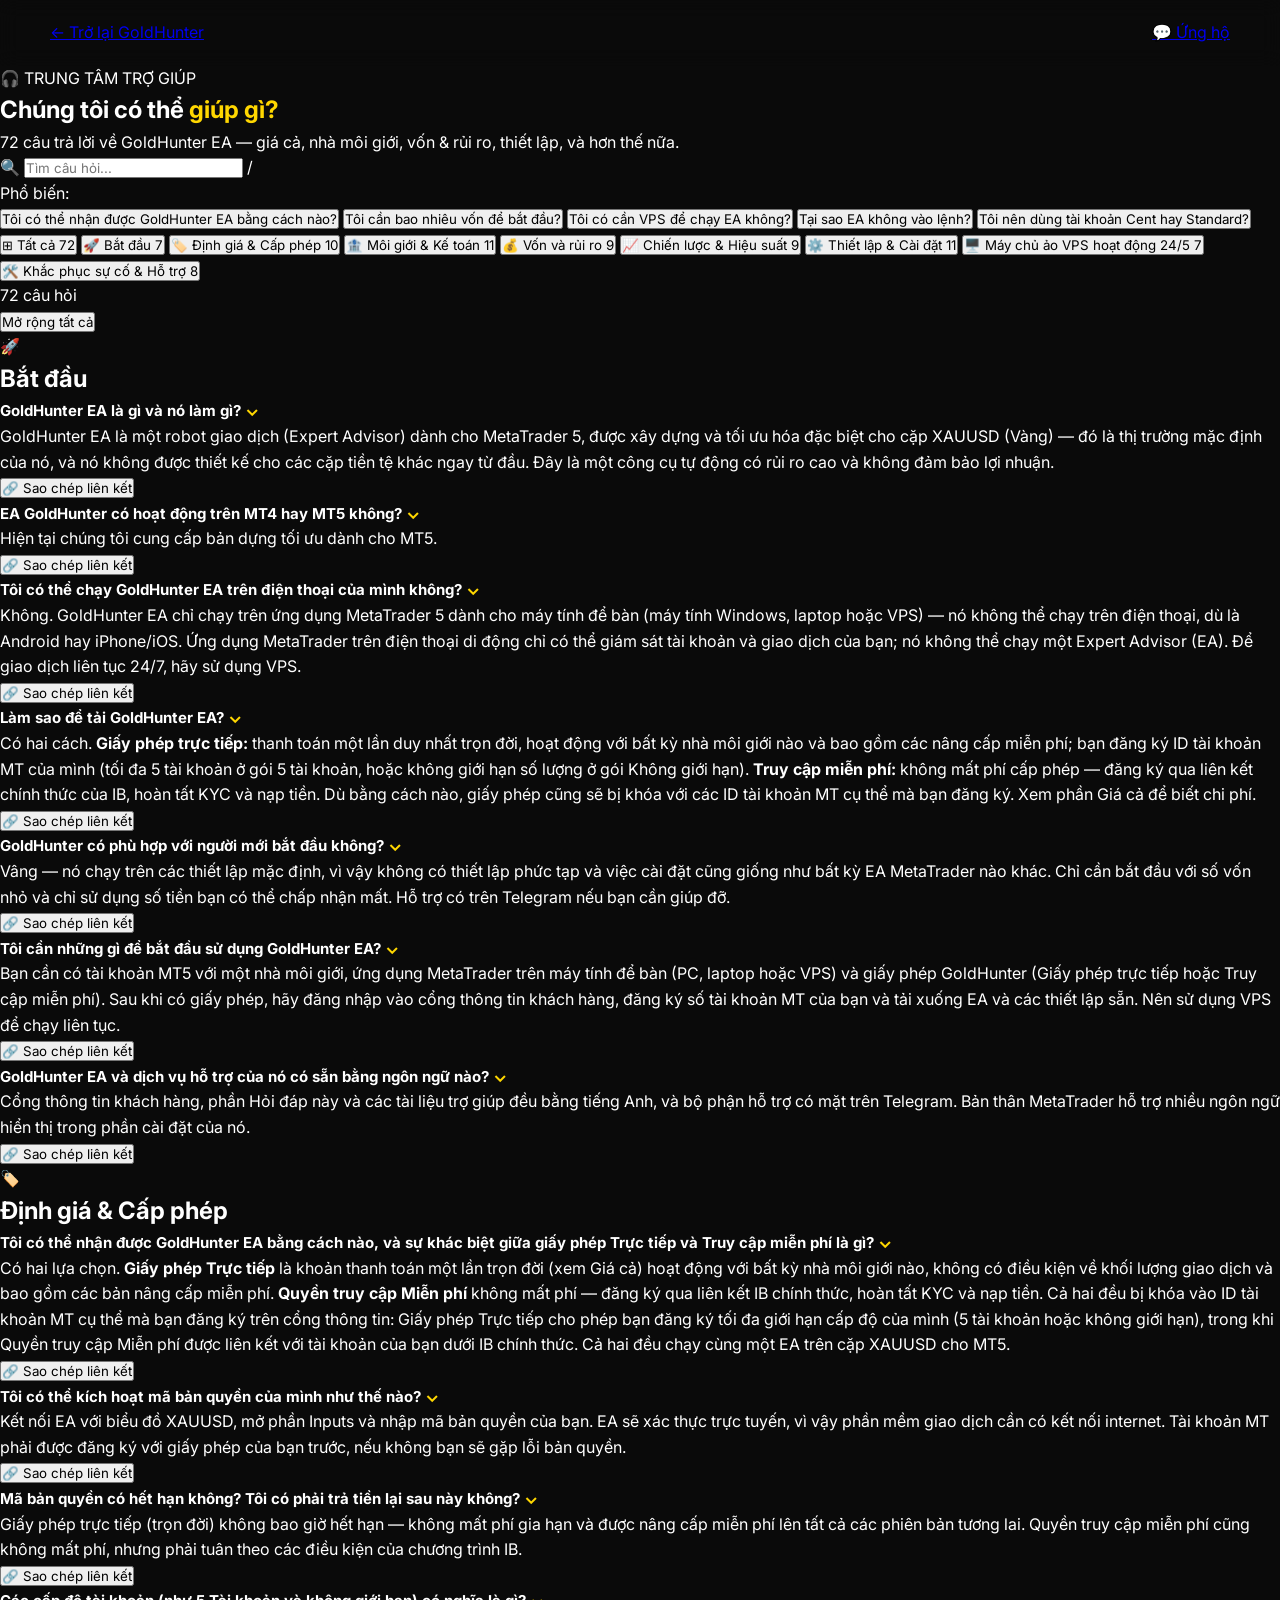
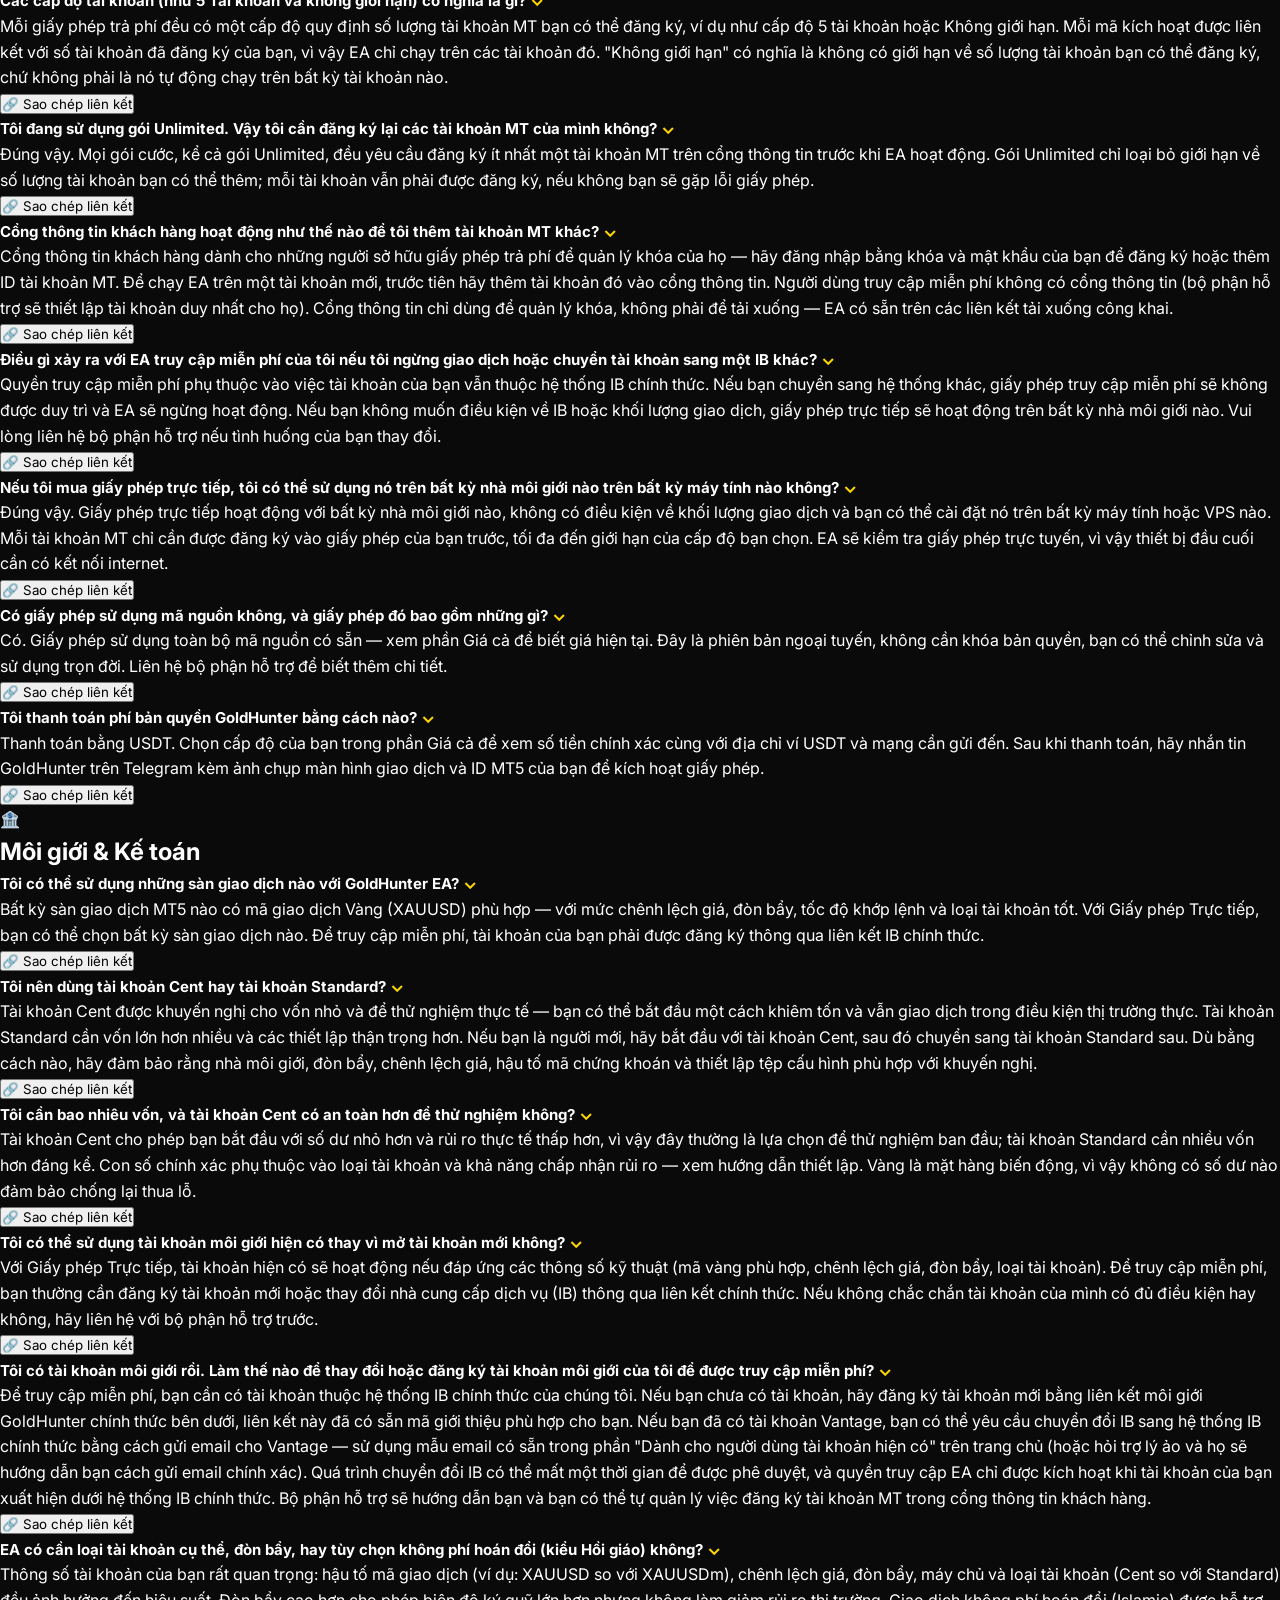
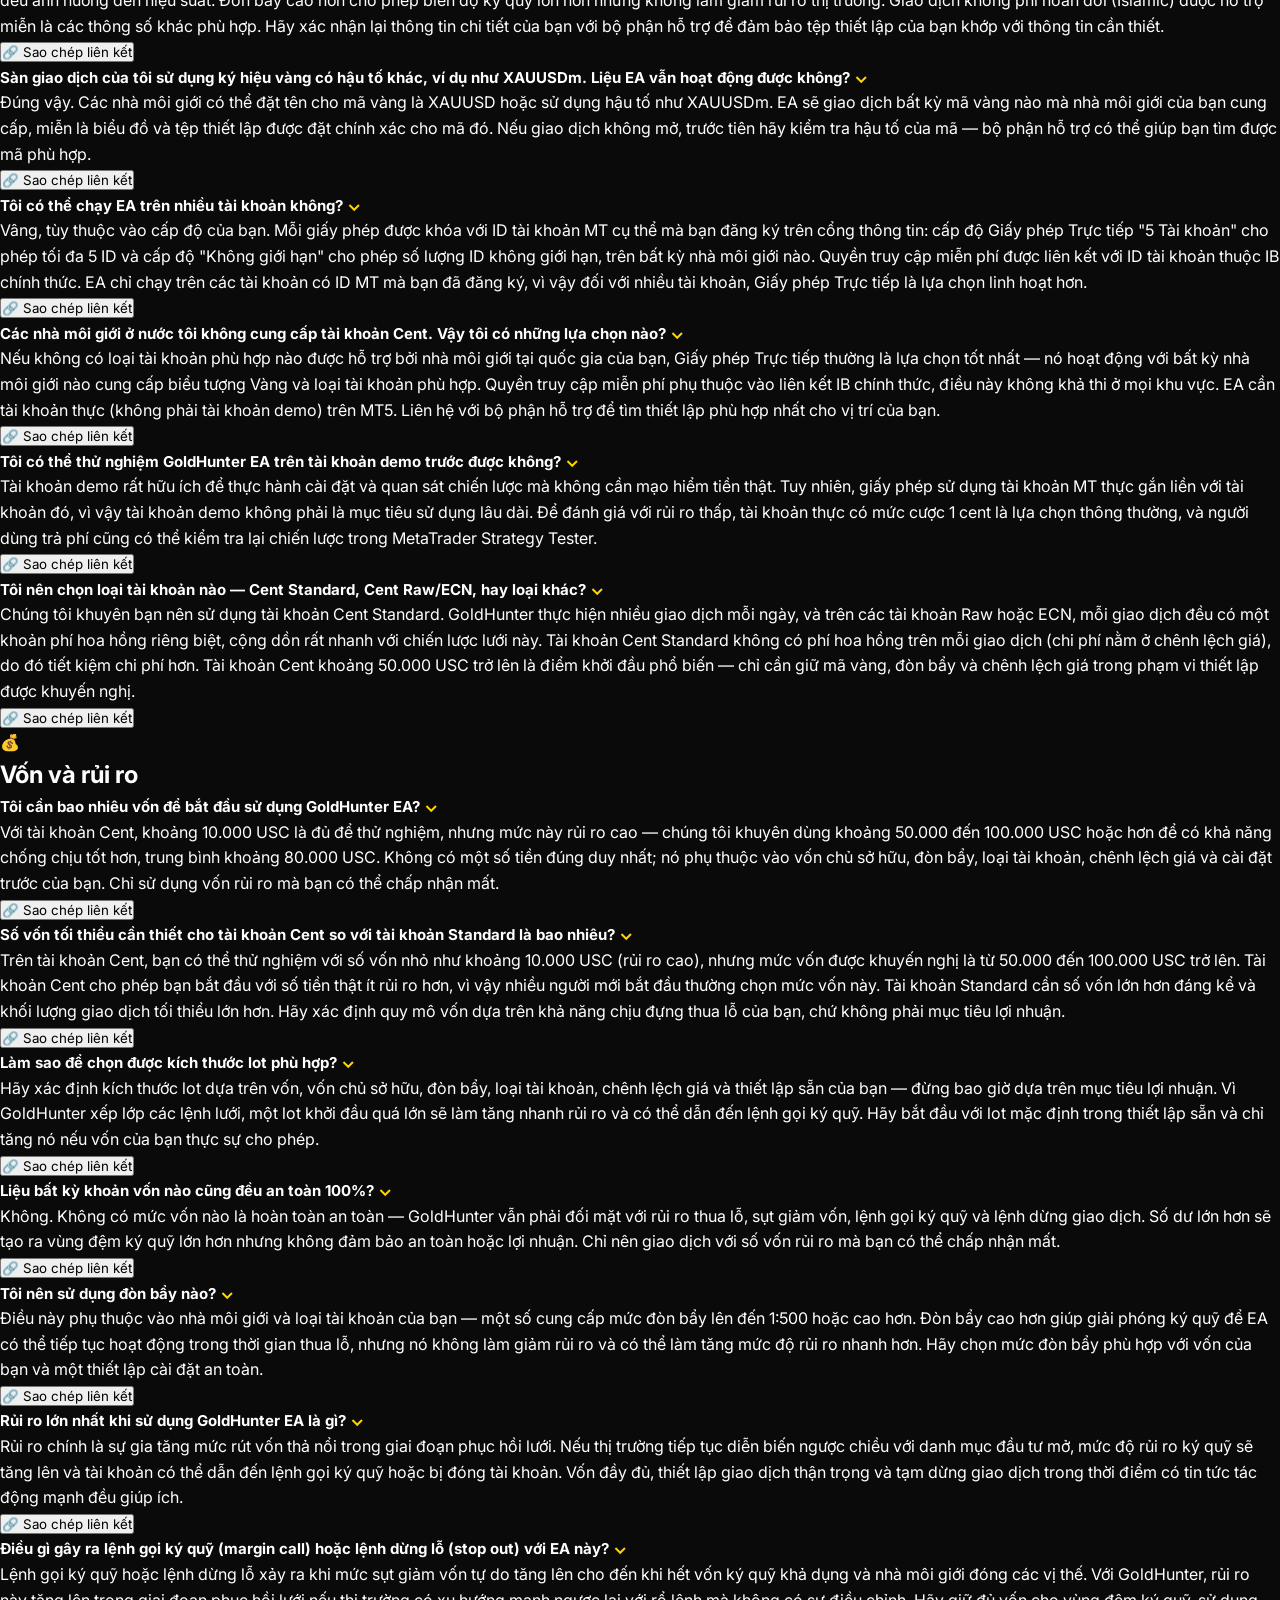
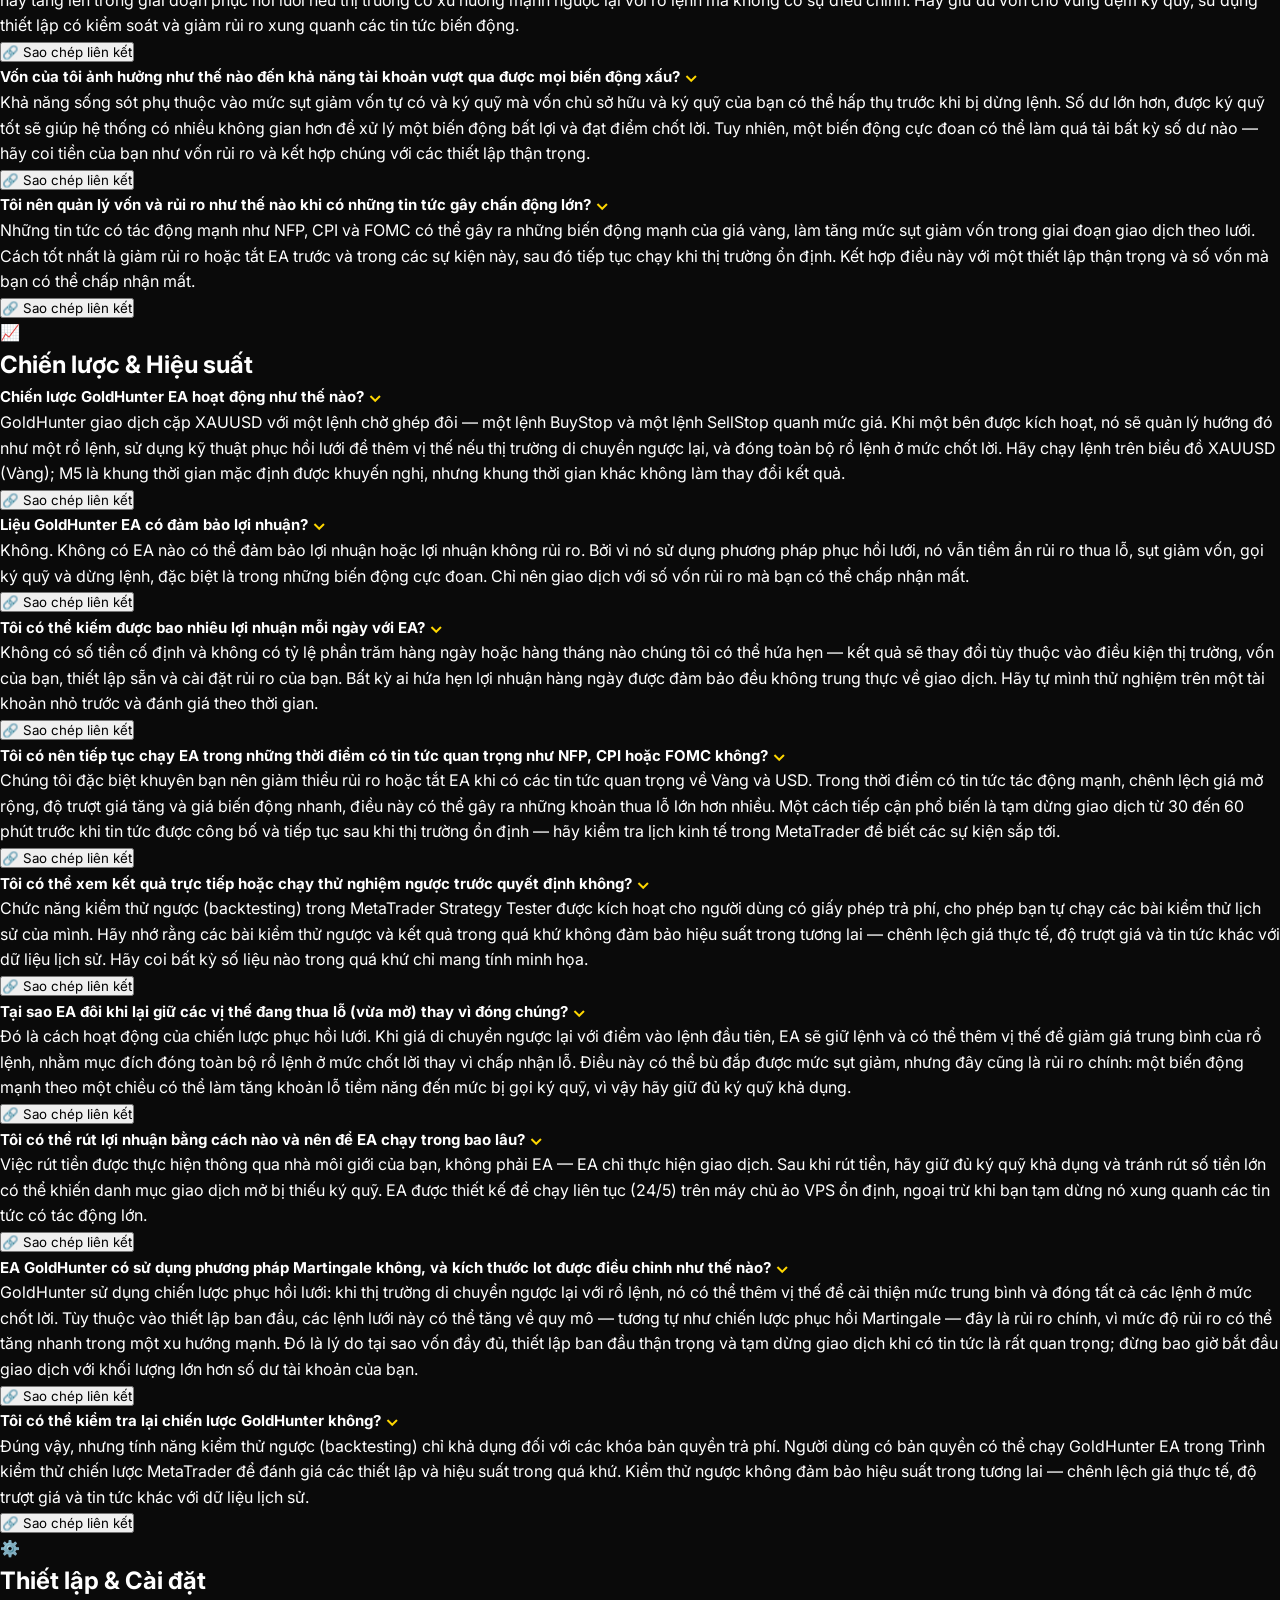
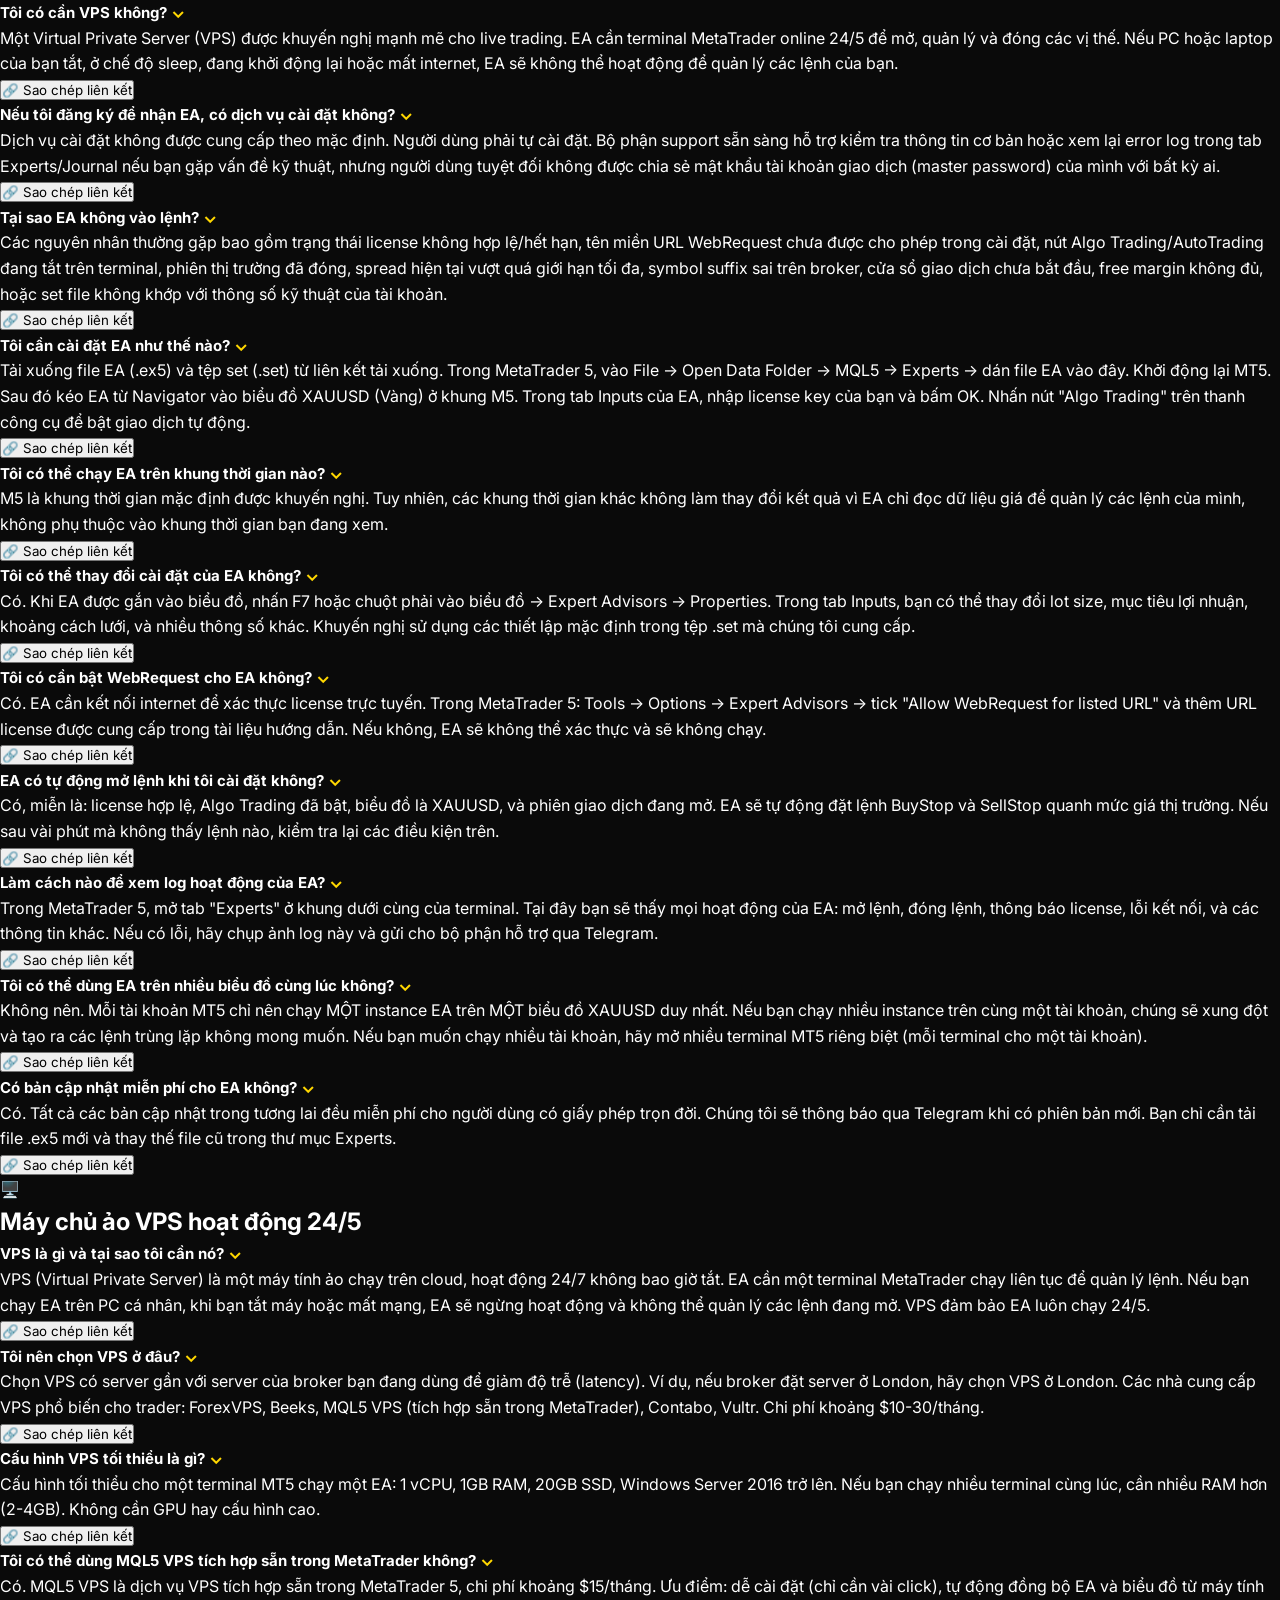
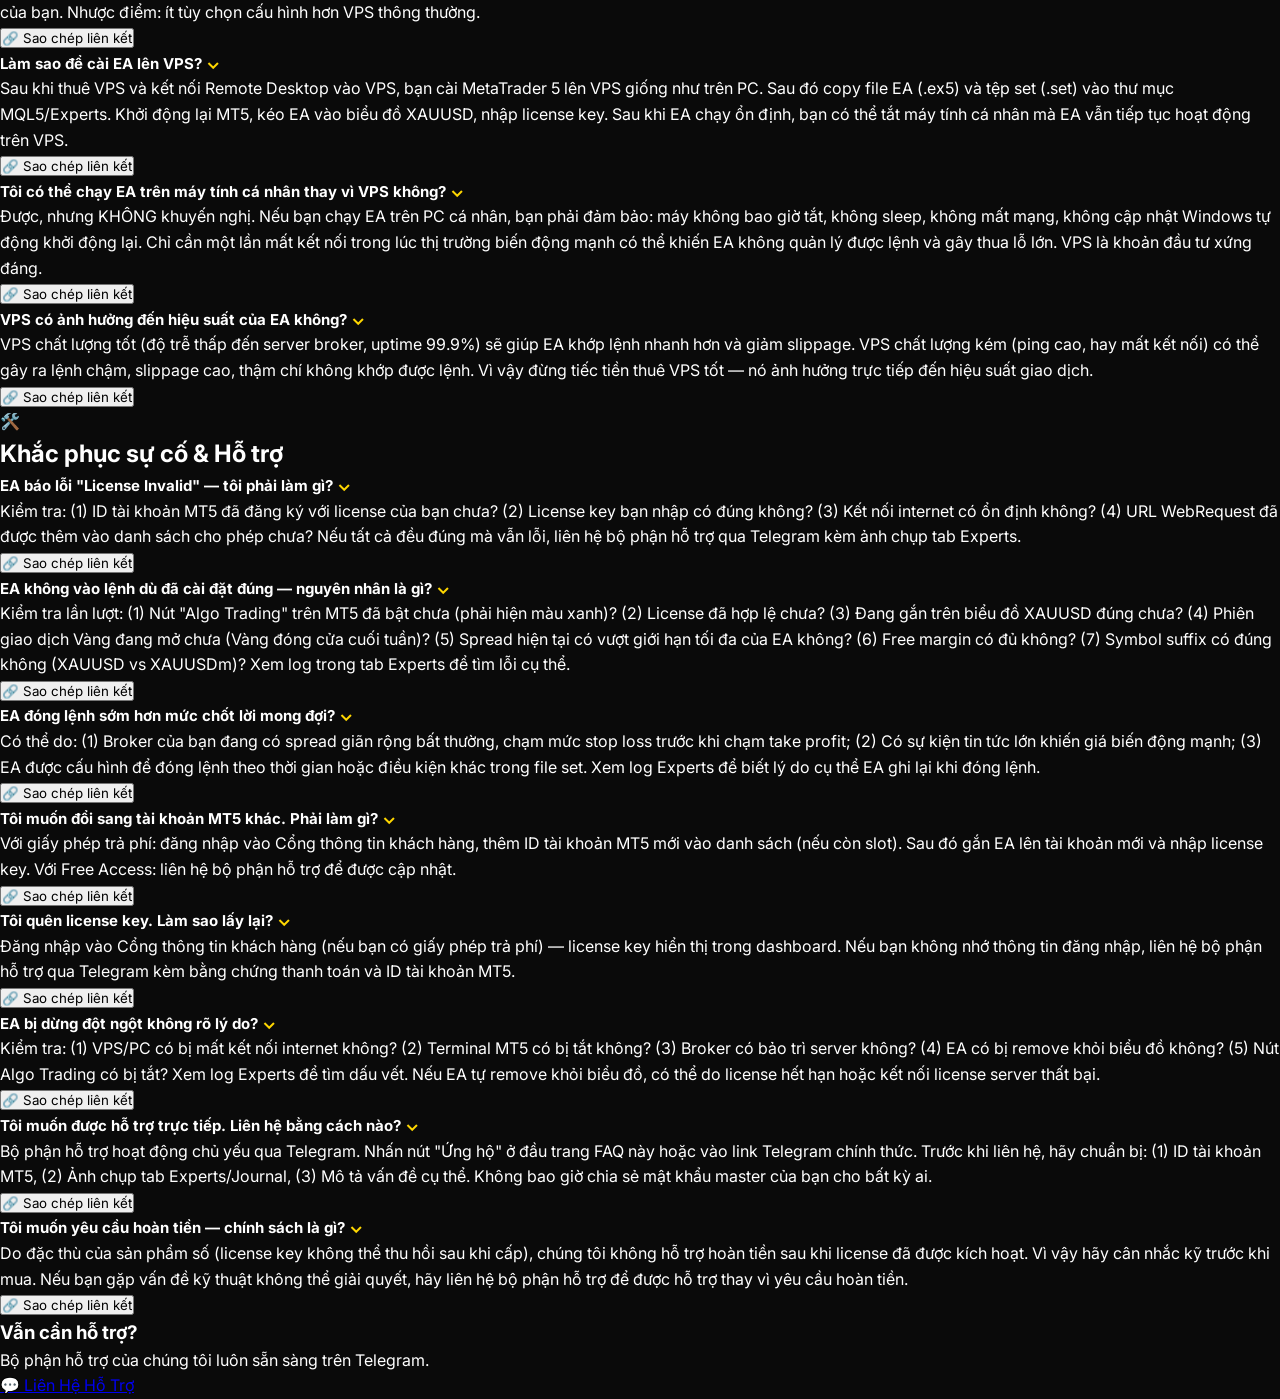
==== faq.html @ 244115df "Update print statement from 'Hello' to 'Goodbye'" ====
<!DOCTYPE html>
<html lang="vi">
<head>
    <meta charset="UTF-8">
    <meta name="viewport" content="width=device-width, initial-scale=1.0">
    <title>Trung Tâm Trợ Giúp - GoldHunter EA</title>
    <link rel="stylesheet" href="style.css">
    <link href="https://fonts.googleapis.com/css2?family=Inter:wght@400;600;800&display=swap" rel="stylesheet">
</head>
<body class="faq-page">

    <!-- HEADER ĐƠN GIẢN -->
    <header class="faq-header">
        <a href="index.html" class="back-link">← Trở lại GoldHunter</a>
        <a href="https://t.me/+84378535155" target="_blank" class="support-btn">💬 Ứng hộ</a>
    </header>

    <!-- HERO CỦA TRANG FAQ -->
    <section class="faq-hero">
        <div class="badge-support">🎧 TRUNG TÂM TRỢ GIÚP</div>
        <h1>Chúng tôi có thể <span class="highlight-gold">giúp gì?</span></h1>
        <p class="faq-hero-subtitle">72 câu trả lời về GoldHunter EA — giá cả, nhà môi giới, vốn & rủi ro, thiết lập, và hơn thế nữa.</p>

        <!-- Ô TÌM KIẾM -->
        <div class="search-box">
            <span class="search-icon">🔍</span>
            <input type="text" id="faqSearch" placeholder="Tìm câu hỏi...">
            <kbd class="search-kbd">/</kbd>
        </div>

        <!-- CÂU HỎI PHỔ BIẾN -->
        <div class="popular-questions">
            <p class="popular-label">Phổ biến:</p>
            <button class="popular-tag" data-target="q-cat-1">Tôi có thể nhận được GoldHunter EA bằng cách nào?</button>
            <button class="popular-tag" data-target="q-cat-1">Tôi cần bao nhiêu vốn để bắt đầu?</button>
            <button class="popular-tag" data-target="q-cat-6">Tôi có cần VPS để chạy EA không?</button>
            <button class="popular-tag" data-target="q-cat-8">Tại sao EA không vào lệnh?</button>
            <button class="popular-tag" data-target="q-cat-2">Tôi nên dùng tài khoản Cent hay Standard?</button>
        </div>
    </section>

    <!-- TABS DANH MỤC -->
    <section class="faq-tabs-wrapper">
        <div class="faq-tabs-grid" id="faqTabs">
            <button class="faq-cat-btn active" data-cat="all">
                <span class="cat-icon">⊞</span> Tất cả <span class="cat-count">72</span>
            </button>
            <button class="faq-cat-btn" data-cat="bat-dau">
                <span class="cat-icon">🚀</span> Bắt đầu <span class="cat-count">7</span>
            </button>
            <button class="faq-cat-btn" data-cat="dinh-gia">
                <span class="cat-icon">🏷️</span> Định giá & Cấp phép <span class="cat-count">10</span>
            </button>
            <button class="faq-cat-btn" data-cat="moi-gioi">
                <span class="cat-icon">🏦</span> Môi giới & Kế toán <span class="cat-count">11</span>
            </button>
            <button class="faq-cat-btn" data-cat="von-rui-ro">
                <span class="cat-icon">💰</span> Vốn và rủi ro <span class="cat-count">9</span>
            </button>
            <button class="faq-cat-btn" data-cat="chien-luoc">
                <span class="cat-icon">📈</span> Chiến lược & Hiệu suất <span class="cat-count">9</span>
            </button>
            <button class="faq-cat-btn" data-cat="thiet-lap">
                <span class="cat-icon">⚙️</span> Thiết lập & Cài đặt <span class="cat-count">11</span>
            </button>
            <button class="faq-cat-btn" data-cat="vps">
                <span class="cat-icon">🖥️</span> Máy chủ ảo VPS hoạt động 24/5 <span class="cat-count">7</span>
            </button>
            <button class="faq-cat-btn" data-cat="khac-phuc">
                <span class="cat-icon">🛠️</span> Khắc phục sự cố & Hỗ trợ <span class="cat-count">8</span>
            </button>
        </div>
    </section>

    <!-- THANH ĐIỀU KHIỂN -->
    <section class="faq-controls">
        <p class="faq-count-display"><span id="faqVisibleCount">72</span> câu hỏi</p>
        <button class="btn-expand-all" id="btnExpandAll">Mở rộng tất cả</button>
    </section>

    <!-- NỘI DUNG FAQ -->
    <section class="faq-container" id="faqContainer">

        <!-- ===================== DANH MỤC: BẮT ĐẦU ===================== -->
        <div class="faq-category" data-category="bat-dau">
            <div class="category-header">
                <span class="cat-badge">🚀</span>
                <h2>Bắt đầu</h2>
            </div>
            <div class="faq-list-full">

                <div class="faq-item-full" data-category="bat-dau">
                    <div class="faq-question-full">
                        <span class="faq-q-text">GoldHunter EA là gì và nó làm gì?</span>
                        <span class="faq-icon">⌄</span>
                    </div>
                    <div class="faq-answer-full">
                        <p>GoldHunter EA là một robot giao dịch (Expert Advisor) dành cho MetaTrader 5, được xây dựng và tối ưu hóa đặc biệt cho cặp XAUUSD (Vàng) — đó là thị trường mặc định của nó, và nó không được thiết kế cho các cặp tiền tệ khác ngay từ đầu. Đây là một công cụ tự động có rủi ro cao và không đảm bảo lợi nhuận.</p>
                        <button class="copy-link-btn" onclick="copyQuestionLink(this)">🔗 Sao chép liên kết</button>
                    </div>
                </div>

                <div class="faq-item-full" data-category="bat-dau">
                    <div class="faq-question-full">
                        <span class="faq-q-text">EA GoldHunter có hoạt động trên MT4 hay MT5 không?</span>
                        <span class="faq-icon">⌄</span>
                    </div>
                    <div class="faq-answer-full">
                        <p>Hiện tại chúng tôi cung cấp bản dựng tối ưu dành cho MT5.</p>
                        <button class="copy-link-btn" onclick="copyQuestionLink(this)">🔗 Sao chép liên kết</button>
                    </div>
                </div>

                <div class="faq-item-full" data-category="bat-dau">
                    <div class="faq-question-full">
                        <span class="faq-q-text">Tôi có thể chạy GoldHunter EA trên điện thoại của mình không?</span>
                        <span class="faq-icon">⌄</span>
                    </div>
                    <div class="faq-answer-full">
                        <p>Không. GoldHunter EA chỉ chạy trên ứng dụng MetaTrader 5 dành cho máy tính để bàn (máy tính Windows, laptop hoặc VPS) — nó không thể chạy trên điện thoại, dù là Android hay iPhone/iOS. Ứng dụng MetaTrader trên điện thoại di động chỉ có thể giám sát tài khoản và giao dịch của bạn; nó không thể chạy một Expert Advisor (EA). Để giao dịch liên tục 24/7, hãy sử dụng VPS.</p>
                        <button class="copy-link-btn" onclick="copyQuestionLink(this)">🔗 Sao chép liên kết</button>
                    </div>
                </div>

                <div class="faq-item-full" data-category="bat-dau">
                    <div class="faq-question-full">
                        <span class="faq-q-text">Làm sao để tải GoldHunter EA?</span>
                        <span class="faq-icon">⌄</span>
                    </div>
                    <div class="faq-answer-full">
                        <p>Có hai cách. <strong>Giấy phép trực tiếp:</strong> thanh toán một lần duy nhất trọn đời, hoạt động với bất kỳ nhà môi giới nào và bao gồm các nâng cấp miễn phí; bạn đăng ký ID tài khoản MT của mình (tối đa 5 tài khoản ở gói 5 tài khoản, hoặc không giới hạn số lượng ở gói Không giới hạn). <strong>Truy cập miễn phí:</strong> không mất phí cấp phép — đăng ký qua liên kết chính thức của IB, hoàn tất KYC và nạp tiền. Dù bằng cách nào, giấy phép cũng sẽ bị khóa với các ID tài khoản MT cụ thể mà bạn đăng ký. Xem phần Giá cả để biết chi phí.</p>
                        <button class="copy-link-btn" onclick="copyQuestionLink(this)">🔗 Sao chép liên kết</button>
                    </div>
                </div>

                <div class="faq-item-full" data-category="bat-dau">
                    <div class="faq-question-full">
                        <span class="faq-q-text">GoldHunter có phù hợp với người mới bắt đầu không?</span>
                        <span class="faq-icon">⌄</span>
                    </div>
                    <div class="faq-answer-full">
                        <p>Vâng — nó chạy trên các thiết lập mặc định, vì vậy không có thiết lập phức tạp và việc cài đặt cũng giống như bất kỳ EA MetaTrader nào khác. Chỉ cần bắt đầu với số vốn nhỏ và chỉ sử dụng số tiền bạn có thể chấp nhận mất. Hỗ trợ có trên Telegram nếu bạn cần giúp đỡ.</p>
                        <button class="copy-link-btn" onclick="copyQuestionLink(this)">🔗 Sao chép liên kết</button>
                    </div>
                </div>

                <div class="faq-item-full" data-category="bat-dau">
                    <div class="faq-question-full">
                        <span class="faq-q-text">Tôi cần những gì để bắt đầu sử dụng GoldHunter EA?</span>
                        <span class="faq-icon">⌄</span>
                    </div>
                    <div class="faq-answer-full">
                        <p>Bạn cần có tài khoản MT5 với một nhà môi giới, ứng dụng MetaTrader trên máy tính để bàn (PC, laptop hoặc VPS) và giấy phép GoldHunter (Giấy phép trực tiếp hoặc Truy cập miễn phí). Sau khi có giấy phép, hãy đăng nhập vào cổng thông tin khách hàng, đăng ký số tài khoản MT của bạn và tải xuống EA và các thiết lập sẵn. Nên sử dụng VPS để chạy liên tục.</p>
                        <button class="copy-link-btn" onclick="copyQuestionLink(this)">🔗 Sao chép liên kết</button>
                    </div>
                </div>

                <div class="faq-item-full" data-category="bat-dau">
                    <div class="faq-question-full">
                        <span class="faq-q-text">GoldHunter EA và dịch vụ hỗ trợ của nó có sẵn bằng ngôn ngữ nào?</span>
                        <span class="faq-icon">⌄</span>
                    </div>
                    <div class="faq-answer-full">
                        <p>Cổng thông tin khách hàng, phần Hỏi đáp này và các tài liệu trợ giúp đều bằng tiếng Anh, và bộ phận hỗ trợ có mặt trên Telegram. Bản thân MetaTrader hỗ trợ nhiều ngôn ngữ hiển thị trong phần cài đặt của nó.</p>
                        <button class="copy-link-btn" onclick="copyQuestionLink(this)">🔗 Sao chép liên kết</button>
                    </div>
                </div>

            </div>
        </div>

        <!-- ===================== DANH MỤC: ĐỊNH GIÁ & CẤP PHÉP ===================== -->
        <div class="faq-category" data-category="dinh-gia">
            <div class="category-header">
                <span class="cat-badge">🏷️</span>
                <h2>Định giá & Cấp phép</h2>
            </div>
            <div class="faq-list-full">

                <div class="faq-item-full" data-category="dinh-gia">
                    <div class="faq-question-full">
                        <span class="faq-q-text">Tôi có thể nhận được GoldHunter EA bằng cách nào, và sự khác biệt giữa giấy phép Trực tiếp và Truy cập miễn phí là gì?</span>
                        <span class="faq-icon">⌄</span>
                    </div>
                    <div class="faq-answer-full">
                        <p>Có hai lựa chọn. <strong>Giấy phép Trực tiếp</strong> là khoản thanh toán một lần trọn đời (xem Giá cả) hoạt động với bất kỳ nhà môi giới nào, không có điều kiện về khối lượng giao dịch và bao gồm các bản nâng cấp miễn phí. <strong>Quyền truy cập Miễn phí</strong> không mất phí — đăng ký qua liên kết IB chính thức, hoàn tất KYC và nạp tiền. Cả hai đều bị khóa vào ID tài khoản MT cụ thể mà bạn đăng ký trên cổng thông tin: Giấy phép Trực tiếp cho phép bạn đăng ký tối đa giới hạn cấp độ của mình (5 tài khoản hoặc không giới hạn), trong khi Quyền truy cập Miễn phí được liên kết với tài khoản của bạn dưới IB chính thức. Cả hai đều chạy cùng một EA trên cặp XAUUSD cho MT5.</p>
                        <button class="copy-link-btn" onclick="copyQuestionLink(this)">🔗 Sao chép liên kết</button>
                    </div>
                </div>

                <div class="faq-item-full" data-category="dinh-gia">
                    <div class="faq-question-full">
                        <span class="faq-q-text">Tôi có thể kích hoạt mã bản quyền của mình như thế nào?</span>
                        <span class="faq-icon">⌄</span>
                    </div>
                    <div class="faq-answer-full">
                        <p>Kết nối EA với biểu đồ XAUUSD, mở phần Inputs và nhập mã bản quyền của bạn. EA sẽ xác thực trực tuyến, vì vậy phần mềm giao dịch cần có kết nối internet. Tài khoản MT phải được đăng ký với giấy phép của bạn trước, nếu không bạn sẽ gặp lỗi bản quyền.</p>
                        <button class="copy-link-btn" onclick="copyQuestionLink(this)">🔗 Sao chép liên kết</button>
                    </div>
                </div>

                <div class="faq-item-full" data-category="dinh-gia">
                    <div class="faq-question-full">
                        <span class="faq-q-text">Mã bản quyền có hết hạn không? Tôi có phải trả tiền lại sau này không?</span>
                        <span class="faq-icon">⌄</span>
                    </div>
                    <div class="faq-answer-full">
                        <p>Giấy phép trực tiếp (trọn đời) không bao giờ hết hạn — không mất phí gia hạn và được nâng cấp miễn phí lên tất cả các phiên bản tương lai. Quyền truy cập miễn phí cũng không mất phí, nhưng phải tuân theo các điều kiện của chương trình IB.</p>
                        <button class="copy-link-btn" onclick="copyQuestionLink(this)">🔗 Sao chép liên kết</button>
                    </div>
                </div>

                <div class="faq-item-full" data-category="dinh-gia">
                    <div class="faq-question-full">
                        <span class="faq-q-text">Các cấp độ tài khoản (như 5 Tài khoản và không giới hạn) có nghĩa là gì?</span>
                        <span class="faq-icon">⌄</span>
                    </div>
                    <div class="faq-answer-full">
                        <p>Mỗi giấy phép trả phí đều có một cấp độ quy định số lượng tài khoản MT bạn có thể đăng ký, ví dụ như cấp độ 5 tài khoản hoặc Không giới hạn. Mỗi mã kích hoạt được liên kết với số tài khoản đã đăng ký của bạn, vì vậy EA chỉ chạy trên các tài khoản đó. "Không giới hạn" có nghĩa là không có giới hạn về số lượng tài khoản bạn có thể đăng ký, chứ không phải là nó tự động chạy trên bất kỳ tài khoản nào.</p>
                        <button class="copy-link-btn" onclick="copyQuestionLink(this)">🔗 Sao chép liên kết</button>
                    </div>
                </div>

                <div class="faq-item-full" data-category="dinh-gia">
                    <div class="faq-question-full">
                        <span class="faq-q-text">Tôi đang sử dụng gói Unlimited. Vậy tôi cần đăng ký lại các tài khoản MT của mình không?</span>
                        <span class="faq-icon">⌄</span>
                    </div>
                    <div class="faq-answer-full">
                        <p>Đúng vậy. Mọi gói cước, kể cả gói Unlimited, đều yêu cầu đăng ký ít nhất một tài khoản MT trên cổng thông tin trước khi EA hoạt động. Gói Unlimited chỉ loại bỏ giới hạn về số lượng tài khoản bạn có thể thêm; mỗi tài khoản vẫn phải được đăng ký, nếu không bạn sẽ gặp lỗi giấy phép.</p>
                        <button class="copy-link-btn" onclick="copyQuestionLink(this)">🔗 Sao chép liên kết</button>
                    </div>
                </div>

                <div class="faq-item-full" data-category="dinh-gia">
                    <div class="faq-question-full">
                        <span class="faq-q-text">Cổng thông tin khách hàng hoạt động như thế nào để tôi thêm tài khoản MT khác?</span>
                        <span class="faq-icon">⌄</span>
                    </div>
                    <div class="faq-answer-full">
                        <p>Cổng thông tin khách hàng dành cho những người sở hữu giấy phép trả phí để quản lý khóa của họ — hãy đăng nhập bằng khóa và mật khẩu của bạn để đăng ký hoặc thêm ID tài khoản MT. Để chạy EA trên một tài khoản mới, trước tiên hãy thêm tài khoản đó vào cổng thông tin. Người dùng truy cập miễn phí không có cổng thông tin (bộ phận hỗ trợ sẽ thiết lập tài khoản duy nhất cho họ). Cổng thông tin chỉ dùng để quản lý khóa, không phải để tải xuống — EA có sẵn trên các liên kết tải xuống công khai.</p>
                        <button class="copy-link-btn" onclick="copyQuestionLink(this)">🔗 Sao chép liên kết</button>
                    </div>
                </div>

                <div class="faq-item-full" data-category="dinh-gia">
                    <div class="faq-question-full">
                        <span class="faq-q-text">Điều gì xảy ra với EA truy cập miễn phí của tôi nếu tôi ngừng giao dịch hoặc chuyển tài khoản sang một IB khác?</span>
                        <span class="faq-icon">⌄</span>
                    </div>
                    <div class="faq-answer-full">
                        <p>Quyền truy cập miễn phí phụ thuộc vào việc tài khoản của bạn vẫn thuộc hệ thống IB chính thức. Nếu bạn chuyển sang hệ thống khác, giấy phép truy cập miễn phí sẽ không được duy trì và EA sẽ ngừng hoạt động. Nếu bạn không muốn điều kiện về IB hoặc khối lượng giao dịch, giấy phép trực tiếp sẽ hoạt động trên bất kỳ nhà môi giới nào. Vui lòng liên hệ bộ phận hỗ trợ nếu tình huống của bạn thay đổi.</p>
                        <button class="copy-link-btn" onclick="copyQuestionLink(this)">🔗 Sao chép liên kết</button>
                    </div>
                </div>

                <div class="faq-item-full" data-category="dinh-gia">
                    <div class="faq-question-full">
                        <span class="faq-q-text">Nếu tôi mua giấy phép trực tiếp, tôi có thể sử dụng nó trên bất kỳ nhà môi giới nào trên bất kỳ máy tính nào không?</span>
                        <span class="faq-icon">⌄</span>
                    </div>
                    <div class="faq-answer-full">
                        <p>Đúng vậy. Giấy phép trực tiếp hoạt động với bất kỳ nhà môi giới nào, không có điều kiện về khối lượng giao dịch và bạn có thể cài đặt nó trên bất kỳ máy tính hoặc VPS nào. Mỗi tài khoản MT chỉ cần được đăng ký vào giấy phép của bạn trước, tối đa đến giới hạn của cấp độ bạn chọn. EA sẽ kiểm tra giấy phép trực tuyến, vì vậy thiết bị đầu cuối cần có kết nối internet.</p>
                        <button class="copy-link-btn" onclick="copyQuestionLink(this)">🔗 Sao chép liên kết</button>
                    </div>
                </div>

                <div class="faq-item-full" data-category="dinh-gia">
                    <div class="faq-question-full">
                        <span class="faq-q-text">Có giấy phép sử dụng mã nguồn không, và giấy phép đó bao gồm những gì?</span>
                        <span class="faq-icon">⌄</span>
                    </div>
                    <div class="faq-answer-full">
                        <p>Có. Giấy phép sử dụng toàn bộ mã nguồn có sẵn — xem phần Giá cả để biết giá hiện tại. Đây là phiên bản ngoại tuyến, không cần khóa bản quyền, bạn có thể chỉnh sửa và sử dụng trọn đời. Liên hệ bộ phận hỗ trợ để biết thêm chi tiết.</p>
                        <button class="copy-link-btn" onclick="copyQuestionLink(this)">🔗 Sao chép liên kết</button>
                    </div>
                </div>

                <div class="faq-item-full" data-category="dinh-gia">
                    <div class="faq-question-full">
                        <span class="faq-q-text">Tôi thanh toán phí bản quyền GoldHunter bằng cách nào?</span>
                        <span class="faq-icon">⌄</span>
                    </div>
                    <div class="faq-answer-full">
                        <p>Thanh toán bằng USDT. Chọn cấp độ của bạn trong phần Giá cả để xem số tiền chính xác cùng với địa chỉ ví USDT và mạng cần gửi đến. Sau khi thanh toán, hãy nhắn tin GoldHunter trên Telegram kèm ảnh chụp màn hình giao dịch và ID MT5 của bạn để kích hoạt giấy phép.</p>
                        <button class="copy-link-btn" onclick="copyQuestionLink(this)">🔗 Sao chép liên kết</button>
                    </div>
                </div>

            </div>
        </div>

        <!-- ===================== DANH MỤC: MÔI GIỚI & KẾ TOÁN ===================== -->
        <div class="faq-category" data-category="moi-gioi">
            <div class="category-header">
                <span class="cat-badge">🏦</span>
                <h2>Môi giới & Kế toán</h2>
            </div>
            <div class="faq-list-full">

                <div class="faq-item-full" data-category="moi-gioi">
                    <div class="faq-question-full">
                        <span class="faq-q-text">Tôi có thể sử dụng những sàn giao dịch nào với GoldHunter EA?</span>
                        <span class="faq-icon">⌄</span>
                    </div>
                    <div class="faq-answer-full">
                        <p>Bất kỳ sàn giao dịch MT5 nào có mã giao dịch Vàng (XAUUSD) phù hợp — với mức chênh lệch giá, đòn bẩy, tốc độ khớp lệnh và loại tài khoản tốt. Với Giấy phép Trực tiếp, bạn có thể chọn bất kỳ sàn giao dịch nào. Để truy cập miễn phí, tài khoản của bạn phải được đăng ký thông qua liên kết IB chính thức.</p>
                        <button class="copy-link-btn" onclick="copyQuestionLink(this)">🔗 Sao chép liên kết</button>
                    </div>
                </div>

                <div class="faq-item-full" data-category="moi-gioi">
                    <div class="faq-question-full">
                        <span class="faq-q-text">Tôi nên dùng tài khoản Cent hay tài khoản Standard?</span>
                        <span class="faq-icon">⌄</span>
                    </div>
                    <div class="faq-answer-full">
                        <p>Tài khoản Cent được khuyến nghị cho vốn nhỏ và để thử nghiệm thực tế — bạn có thể bắt đầu một cách khiêm tốn và vẫn giao dịch trong điều kiện thị trường thực. Tài khoản Standard cần vốn lớn hơn nhiều và các thiết lập thận trọng hơn. Nếu bạn là người mới, hãy bắt đầu với tài khoản Cent, sau đó chuyển sang tài khoản Standard sau. Dù bằng cách nào, hãy đảm bảo rằng nhà môi giới, đòn bẩy, chênh lệch giá, hậu tố mã chứng khoán và thiết lập tệp cấu hình phù hợp với khuyến nghị.</p>
                        <button class="copy-link-btn" onclick="copyQuestionLink(this)">🔗 Sao chép liên kết</button>
                    </div>
                </div>

                <div class="faq-item-full" data-category="moi-gioi">
                    <div class="faq-question-full">
                        <span class="faq-q-text">Tôi cần bao nhiêu vốn, và tài khoản Cent có an toàn hơn để thử nghiệm không?</span>
                        <span class="faq-icon">⌄</span>
                    </div>
                    <div class="faq-answer-full">
                        <p>Tài khoản Cent cho phép bạn bắt đầu với số dư nhỏ hơn và rủi ro thực tế thấp hơn, vì vậy đây thường là lựa chọn để thử nghiệm ban đầu; tài khoản Standard cần nhiều vốn hơn đáng kể. Con số chính xác phụ thuộc vào loại tài khoản và khả năng chấp nhận rủi ro — xem hướng dẫn thiết lập. Vàng là mặt hàng biến động, vì vậy không có số dư nào đảm bảo chống lại thua lỗ.</p>
                        <button class="copy-link-btn" onclick="copyQuestionLink(this)">🔗 Sao chép liên kết</button>
                    </div>
                </div>

                <div class="faq-item-full" data-category="moi-gioi">
                    <div class="faq-question-full">
                        <span class="faq-q-text">Tôi có thể sử dụng tài khoản môi giới hiện có thay vì mở tài khoản mới không?</span>
                        <span class="faq-icon">⌄</span>
                    </div>
                    <div class="faq-answer-full">
                        <p>Với Giấy phép Trực tiếp, tài khoản hiện có sẽ hoạt động nếu đáp ứng các thông số kỹ thuật (mã vàng phù hợp, chênh lệch giá, đòn bẩy, loại tài khoản). Để truy cập miễn phí, bạn thường cần đăng ký tài khoản mới hoặc thay đổi nhà cung cấp dịch vụ (IB) thông qua liên kết chính thức. Nếu không chắc chắn tài khoản của mình có đủ điều kiện hay không, hãy liên hệ với bộ phận hỗ trợ trước.</p>
                        <button class="copy-link-btn" onclick="copyQuestionLink(this)">🔗 Sao chép liên kết</button>
                    </div>
                </div>

                <div class="faq-item-full" data-category="moi-gioi">
                    <div class="faq-question-full">
                        <span class="faq-q-text">Tôi có tài khoản môi giới rồi. Làm thế nào để thay đổi hoặc đăng ký tài khoản môi giới của tôi để được truy cập miễn phí?</span>
                        <span class="faq-icon">⌄</span>
                    </div>
                    <div class="faq-answer-full">
                        <p>Để truy cập miễn phí, bạn cần có tài khoản thuộc hệ thống IB chính thức của chúng tôi. Nếu bạn chưa có tài khoản, hãy đăng ký tài khoản mới bằng liên kết môi giới GoldHunter chính thức bên dưới, liên kết này đã có sẵn mã giới thiệu phù hợp cho bạn. Nếu bạn đã có tài khoản Vantage, bạn có thể yêu cầu chuyển đổi IB sang hệ thống IB chính thức bằng cách gửi email cho Vantage — sử dụng mẫu email có sẵn trong phần "Dành cho người dùng tài khoản hiện có" trên trang chủ (hoặc hỏi trợ lý ảo và họ sẽ hướng dẫn bạn cách gửi email chính xác). Quá trình chuyển đổi IB có thể mất một thời gian để được phê duyệt, và quyền truy cập EA chỉ được kích hoạt khi tài khoản của bạn xuất hiện dưới hệ thống IB chính thức. Bộ phận hỗ trợ sẽ hướng dẫn bạn và bạn có thể tự quản lý việc đăng ký tài khoản MT trong cổng thông tin khách hàng.</p>
                        <button class="copy-link-btn" onclick="copyQuestionLink(this)">🔗 Sao chép liên kết</button>
                    </div>
                </div>

                <div class="faq-item-full" data-category="moi-gioi">
                    <div class="faq-question-full">
                        <span class="faq-q-text">EA có cần loại tài khoản cụ thể, đòn bẩy, hay tùy chọn không phí hoán đổi (kiểu Hồi giáo) không?</span>
                        <span class="faq-icon">⌄</span>
                    </div>
                    <div class="faq-answer-full">
                        <p>Thông số tài khoản của bạn rất quan trọng: hậu tố mã giao dịch (ví dụ: XAUUSD so với XAUUSDm), chênh lệch giá, đòn bẩy, máy chủ và loại tài khoản (Cent so với Standard) đều ảnh hưởng đến hiệu suất. Đòn bẩy cao hơn cho phép biên độ ký quỹ lớn hơn nhưng không làm giảm rủi ro thị trường. Giao dịch không phí hoán đổi (Islamic) được hỗ trợ miễn là các thông số khác phù hợp. Hãy xác nhận lại thông tin chi tiết của bạn với bộ phận hỗ trợ để đảm bảo tệp thiết lập của bạn khớp với thông tin cần thiết.</p>
                        <button class="copy-link-btn" onclick="copyQuestionLink(this)">🔗 Sao chép liên kết</button>
                    </div>
                </div>

                <div class="faq-item-full" data-category="moi-gioi">
                    <div class="faq-question-full">
                        <span class="faq-q-text">Sàn giao dịch của tôi sử dụng ký hiệu vàng có hậu tố khác, ví dụ như XAUUSDm. Liệu EA vẫn hoạt động được không?</span>
                        <span class="faq-icon">⌄</span>
                    </div>
                    <div class="faq-answer-full">
                        <p>Đúng vậy. Các nhà môi giới có thể đặt tên cho mã vàng là XAUUSD hoặc sử dụng hậu tố như XAUUSDm. EA sẽ giao dịch bất kỳ mã vàng nào mà nhà môi giới của bạn cung cấp, miễn là biểu đồ và tệp thiết lập được đặt chính xác cho mã đó. Nếu giao dịch không mở, trước tiên hãy kiểm tra hậu tố của mã — bộ phận hỗ trợ có thể giúp bạn tìm được mã phù hợp.</p>
                        <button class="copy-link-btn" onclick="copyQuestionLink(this)">🔗 Sao chép liên kết</button>
                    </div>
                </div>

                <div class="faq-item-full" data-category="moi-gioi">
                    <div class="faq-question-full">
                        <span class="faq-q-text">Tôi có thể chạy EA trên nhiều tài khoản không?</span>
                        <span class="faq-icon">⌄</span>
                    </div>
                    <div class="faq-answer-full">
                        <p>Vâng, tùy thuộc vào cấp độ của bạn. Mỗi giấy phép được khóa với ID tài khoản MT cụ thể mà bạn đăng ký trên cổng thông tin: cấp độ Giấy phép Trực tiếp "5 Tài khoản" cho phép tối đa 5 ID và cấp độ "Không giới hạn" cho phép số lượng ID không giới hạn, trên bất kỳ nhà môi giới nào. Quyền truy cập miễn phí được liên kết với ID tài khoản thuộc IB chính thức. EA chỉ chạy trên các tài khoản có ID MT mà bạn đã đăng ký, vì vậy đối với nhiều tài khoản, Giấy phép Trực tiếp là lựa chọn linh hoạt hơn.</p>
                        <button class="copy-link-btn" onclick="copyQuestionLink(this)">🔗 Sao chép liên kết</button>
                    </div>
                </div>

                <div class="faq-item-full" data-category="moi-gioi">
                    <div class="faq-question-full">
                        <span class="faq-q-text">Các nhà môi giới ở nước tôi không cung cấp tài khoản Cent. Vậy tôi có những lựa chọn nào?</span>
                        <span class="faq-icon">⌄</span>
                    </div>
                    <div class="faq-answer-full">
                        <p>Nếu không có loại tài khoản phù hợp nào được hỗ trợ bởi nhà môi giới tại quốc gia của bạn, Giấy phép Trực tiếp thường là lựa chọn tốt nhất — nó hoạt động với bất kỳ nhà môi giới nào cung cấp biểu tượng Vàng và loại tài khoản phù hợp. Quyền truy cập miễn phí phụ thuộc vào liên kết IB chính thức, điều này không khả thi ở mọi khu vực. EA cần tài khoản thực (không phải tài khoản demo) trên MT5. Liên hệ với bộ phận hỗ trợ để tìm thiết lập phù hợp nhất cho vị trí của bạn.</p>
                        <button class="copy-link-btn" onclick="copyQuestionLink(this)">🔗 Sao chép liên kết</button>
                    </div>
                </div>

                <div class="faq-item-full" data-category="moi-gioi">
                    <div class="faq-question-full">
                        <span class="faq-q-text">Tôi có thể thử nghiệm GoldHunter EA trên tài khoản demo trước được không?</span>
                        <span class="faq-icon">⌄</span>
                    </div>
                    <div class="faq-answer-full">
                        <p>Tài khoản demo rất hữu ích để thực hành cài đặt và quan sát chiến lược mà không cần mạo hiểm tiền thật. Tuy nhiên, giấy phép sử dụng tài khoản MT thực gắn liền với tài khoản đó, vì vậy tài khoản demo không phải là mục tiêu sử dụng lâu dài. Để đánh giá với rủi ro thấp, tài khoản thực có mức cược 1 cent là lựa chọn thông thường, và người dùng trả phí cũng có thể kiểm tra lại chiến lược trong MetaTrader Strategy Tester.</p>
                        <button class="copy-link-btn" onclick="copyQuestionLink(this)">🔗 Sao chép liên kết</button>
                    </div>
                </div>

                <div class="faq-item-full" data-category="moi-gioi">
                    <div class="faq-question-full">
                        <span class="faq-q-text">Tôi nên chọn loại tài khoản nào — Cent Standard, Cent Raw/ECN, hay loại khác?</span>
                        <span class="faq-icon">⌄</span>
                    </div>
                    <div class="faq-answer-full">
                        <p>Chúng tôi khuyên bạn nên sử dụng tài khoản Cent Standard. GoldHunter thực hiện nhiều giao dịch mỗi ngày, và trên các tài khoản Raw hoặc ECN, mỗi giao dịch đều có một khoản phí hoa hồng riêng biệt, cộng dồn rất nhanh với chiến lược lưới này. Tài khoản Cent Standard không có phí hoa hồng trên mỗi giao dịch (chi phí nằm ở chênh lệch giá), do đó tiết kiệm chi phí hơn. Tài khoản Cent khoảng 50.000 USC trở lên là điểm khởi đầu phổ biến — chỉ cần giữ mã vàng, đòn bẩy và chênh lệch giá trong phạm vi thiết lập được khuyến nghị.</p>
                        <button class="copy-link-btn" onclick="copyQuestionLink(this)">🔗 Sao chép liên kết</button>
                    </div>
                </div>

            </div>
        </div>

        <!-- ===================== DANH MỤC: VỐN & RỦI RO ===================== -->
        <div class="faq-category" data-category="von-rui-ro">
            <div class="category-header">
                <span class="cat-badge">💰</span>
                <h2>Vốn và rủi ro</h2>
            </div>
            <div class="faq-list-full">

                <div class="faq-item-full" data-category="von-rui-ro">
                    <div class="faq-question-full">
                        <span class="faq-q-text">Tôi cần bao nhiêu vốn để bắt đầu sử dụng GoldHunter EA?</span>
                        <span class="faq-icon">⌄</span>
                    </div>
                    <div class="faq-answer-full">
                        <p>Với tài khoản Cent, khoảng 10.000 USC là đủ để thử nghiệm, nhưng mức này rủi ro cao — chúng tôi khuyên dùng khoảng 50.000 đến 100.000 USC hoặc hơn để có khả năng chống chịu tốt hơn, trung bình khoảng 80.000 USC. Không có một số tiền đúng duy nhất; nó phụ thuộc vào vốn chủ sở hữu, đòn bẩy, loại tài khoản, chênh lệch giá và cài đặt trước của bạn. Chỉ sử dụng vốn rủi ro mà bạn có thể chấp nhận mất.</p>
                        <button class="copy-link-btn" onclick="copyQuestionLink(this)">🔗 Sao chép liên kết</button>
                    </div>
                </div>

                <div class="faq-item-full" data-category="von-rui-ro">
                    <div class="faq-question-full">
                        <span class="faq-q-text">Số vốn tối thiểu cần thiết cho tài khoản Cent so với tài khoản Standard là bao nhiêu?</span>
                        <span class="faq-icon">⌄</span>
                    </div>
                    <div class="faq-answer-full">
                        <p>Trên tài khoản Cent, bạn có thể thử nghiệm với số vốn nhỏ như khoảng 10.000 USC (rủi ro cao), nhưng mức vốn được khuyến nghị là từ 50.000 đến 100.000 USC trở lên. Tài khoản Cent cho phép bạn bắt đầu với số tiền thật ít rủi ro hơn, vì vậy nhiều người mới bắt đầu thường chọn mức vốn này. Tài khoản Standard cần số vốn lớn hơn đáng kể và khối lượng giao dịch tối thiểu lớn hơn. Hãy xác định quy mô vốn dựa trên khả năng chịu đựng thua lỗ của bạn, chứ không phải mục tiêu lợi nhuận.</p>
                        <button class="copy-link-btn" onclick="copyQuestionLink(this)">🔗 Sao chép liên kết</button>
                    </div>
                </div>

                <div class="faq-item-full" data-category="von-rui-ro">
                    <div class="faq-question-full">
                        <span class="faq-q-text">Làm sao để chọn được kích thước lot phù hợp?</span>
                        <span class="faq-icon">⌄</span>
                    </div>
                    <div class="faq-answer-full">
                        <p>Hãy xác định kích thước lot dựa trên vốn, vốn chủ sở hữu, đòn bẩy, loại tài khoản, chênh lệch giá và thiết lập sẵn của bạn — đừng bao giờ dựa trên mục tiêu lợi nhuận. Vì GoldHunter xếp lớp các lệnh lưới, một lot khởi đầu quá lớn sẽ làm tăng nhanh rủi ro và có thể dẫn đến lệnh gọi ký quỹ. Hãy bắt đầu với lot mặc định trong thiết lập sẵn và chỉ tăng nó nếu vốn của bạn thực sự cho phép.</p>
                        <button class="copy-link-btn" onclick="copyQuestionLink(this)">🔗 Sao chép liên kết</button>
                    </div>
                </div>

                <div class="faq-item-full" data-category="von-rui-ro">
                    <div class="faq-question-full">
                        <span class="faq-q-text">Liệu bất kỳ khoản vốn nào cũng đều an toàn 100%?</span>
                        <span class="faq-icon">⌄</span>
                    </div>
                    <div class="faq-answer-full">
                        <p>Không. Không có mức vốn nào là hoàn toàn an toàn — GoldHunter vẫn phải đối mặt với rủi ro thua lỗ, sụt giảm vốn, lệnh gọi ký quỹ và lệnh dừng giao dịch. Số dư lớn hơn sẽ tạo ra vùng đệm ký quỹ lớn hơn nhưng không đảm bảo an toàn hoặc lợi nhuận. Chỉ nên giao dịch với số vốn rủi ro mà bạn có thể chấp nhận mất.</p>
                        <button class="copy-link-btn" onclick="copyQuestionLink(this)">🔗 Sao chép liên kết</button>
                    </div>
                </div>

                <div class="faq-item-full" data-category="von-rui-ro">
                    <div class="faq-question-full">
                        <span class="faq-q-text">Tôi nên sử dụng đòn bẩy nào?</span>
                        <span class="faq-icon">⌄</span>
                    </div>
                    <div class="faq-answer-full">
                        <p>Điều này phụ thuộc vào nhà môi giới và loại tài khoản của bạn — một số cung cấp mức đòn bẩy lên đến 1:500 hoặc cao hơn. Đòn bẩy cao hơn giúp giải phóng ký quỹ để EA có thể tiếp tục hoạt động trong thời gian thua lỗ, nhưng nó không làm giảm rủi ro và có thể làm tăng mức độ rủi ro nhanh hơn. Hãy chọn mức đòn bẩy phù hợp với vốn của bạn và một thiết lập cài đặt an toàn.</p>
                        <button class="copy-link-btn" onclick="copyQuestionLink(this)">🔗 Sao chép liên kết</button>
                    </div>
                </div>

                <div class="faq-item-full" data-category="von-rui-ro">
                    <div class="faq-question-full">
                        <span class="faq-q-text">Rủi ro lớn nhất khi sử dụng GoldHunter EA là gì?</span>
                        <span class="faq-icon">⌄</span>
                    </div>
                    <div class="faq-answer-full">
                        <p>Rủi ro chính là sự gia tăng mức rút vốn thả nổi trong giai đoạn phục hồi lưới. Nếu thị trường tiếp tục diễn biến ngược chiều với danh mục đầu tư mở, mức độ rủi ro ký quỹ sẽ tăng lên và tài khoản có thể dẫn đến lệnh gọi ký quỹ hoặc bị đóng tài khoản. Vốn đầy đủ, thiết lập giao dịch thận trọng và tạm dừng giao dịch trong thời điểm có tin tức tác động mạnh đều giúp ích.</p>
                        <button class="copy-link-btn" onclick="copyQuestionLink(this)">🔗 Sao chép liên kết</button>
                    </div>
                </div>

                <div class="faq-item-full" data-category="von-rui-ro">
                    <div class="faq-question-full">
                        <span class="faq-q-text">Điều gì gây ra lệnh gọi ký quỹ (margin call) hoặc lệnh dừng lỗ (stop out) với EA này?</span>
                        <span class="faq-icon">⌄</span>
                    </div>
                    <div class="faq-answer-full">
                        <p>Lệnh gọi ký quỹ hoặc lệnh dừng lỗ xảy ra khi mức sụt giảm vốn tự do tăng lên cho đến khi hết vốn ký quỹ khả dụng và nhà môi giới đóng các vị thế. Với GoldHunter, rủi ro này tăng lên trong giai đoạn phục hồi lưới nếu thị trường có xu hướng mạnh ngược lại với rổ lệnh mà không có sự điều chỉnh. Hãy giữ đủ vốn cho vùng đệm ký quỹ, sử dụng thiết lập có kiểm soát và giảm rủi ro xung quanh các tin tức biến động.</p>
                        <button class="copy-link-btn" onclick="copyQuestionLink(this)">🔗 Sao chép liên kết</button>
                    </div>
                </div>

                <div class="faq-item-full" data-category="von-rui-ro">
                    <div class="faq-question-full">
                        <span class="faq-q-text">Vốn của tôi ảnh hưởng như thế nào đến khả năng tài khoản vượt qua được mọi biến động xấu?</span>
                        <span class="faq-icon">⌄</span>
                    </div>
                    <div class="faq-answer-full">
                        <p>Khả năng sống sót phụ thuộc vào mức sụt giảm vốn tự có và ký quỹ mà vốn chủ sở hữu và ký quỹ của bạn có thể hấp thụ trước khi bị dừng lệnh. Số dư lớn hơn, được ký quỹ tốt sẽ giúp hệ thống có nhiều không gian hơn để xử lý một biến động bất lợi và đạt điểm chốt lời. Tuy nhiên, một biến động cực đoan có thể làm quá tải bất kỳ số dư nào — hãy coi tiền của bạn như vốn rủi ro và kết hợp chúng với các thiết lập thận trọng.</p>
                        <button class="copy-link-btn" onclick="copyQuestionLink(this)">🔗 Sao chép liên kết</button>
                    </div>
                </div>

                <div class="faq-item-full" data-category="von-rui-ro">
                    <div class="faq-question-full">
                        <span class="faq-q-text">Tôi nên quản lý vốn và rủi ro như thế nào khi có những tin tức gây chấn động lớn?</span>
                        <span class="faq-icon">⌄</span>
                    </div>
                    <div class="faq-answer-full">
                        <p>Những tin tức có tác động mạnh như NFP, CPI và FOMC có thể gây ra những biến động mạnh của giá vàng, làm tăng mức sụt giảm vốn trong giai đoạn giao dịch theo lưới. Cách tốt nhất là giảm rủi ro hoặc tắt EA trước và trong các sự kiện này, sau đó tiếp tục chạy khi thị trường ổn định. Kết hợp điều này với một thiết lập thận trọng và số vốn mà bạn có thể chấp nhận mất.</p>
                        <button class="copy-link-btn" onclick="copyQuestionLink(this)">🔗 Sao chép liên kết</button>
                    </div>
                </div>

            </div>
        </div>

        <!-- ===================== DANH MỤC: CHIẾN LƯỢC & HIỆU SUẤT ===================== -->
        <div class="faq-category" data-category="chien-luoc">
            <div class="category-header">
                <span class="cat-badge">📈</span>
                <h2>Chiến lược & Hiệu suất</h2>
            </div>
            <div class="faq-list-full">

                <div class="faq-item-full" data-category="chien-luoc">
                    <div class="faq-question-full">
                        <span class="faq-q-text">Chiến lược GoldHunter EA hoạt động như thế nào?</span>
                        <span class="faq-icon">⌄</span>
                    </div>
                    <div class="faq-answer-full">
                        <p>GoldHunter giao dịch cặp XAUUSD với một lệnh chờ ghép đôi — một lệnh BuyStop và một lệnh SellStop quanh mức giá. Khi một bên được kích hoạt, nó sẽ quản lý hướng đó như một rổ lệnh, sử dụng kỹ thuật phục hồi lưới để thêm vị thế nếu thị trường di chuyển ngược lại, và đóng toàn bộ rổ lệnh ở mức chốt lời. Hãy chạy lệnh trên biểu đồ XAUUSD (Vàng); M5 là khung thời gian mặc định được khuyến nghị, nhưng khung thời gian khác không làm thay đổi kết quả.</p>
                        <button class="copy-link-btn" onclick="copyQuestionLink(this)">🔗 Sao chép liên kết</button>
                    </div>
                </div>

                <div class="faq-item-full" data-category="chien-luoc">
                    <div class="faq-question-full">
                        <span class="faq-q-text">Liệu GoldHunter EA có đảm bảo lợi nhuận?</span>
                        <span class="faq-icon">⌄</span>
                    </div>
                    <div class="faq-answer-full">
                        <p>Không. Không có EA nào có thể đảm bảo lợi nhuận hoặc lợi nhuận không rủi ro. Bởi vì nó sử dụng phương pháp phục hồi lưới, nó vẫn tiềm ẩn rủi ro thua lỗ, sụt giảm vốn, gọi ký quỹ và dừng lệnh, đặc biệt là trong những biến động cực đoan. Chỉ nên giao dịch với số vốn rủi ro mà bạn có thể chấp nhận mất.</p>
                        <button class="copy-link-btn" onclick="copyQuestionLink(this)">🔗 Sao chép liên kết</button>
                    </div>
                </div>

                <div class="faq-item-full" data-category="chien-luoc">
                    <div class="faq-question-full">
                        <span class="faq-q-text">Tôi có thể kiếm được bao nhiêu lợi nhuận mỗi ngày với EA?</span>
                        <span class="faq-icon">⌄</span>
                    </div>
                    <div class="faq-answer-full">
                        <p>Không có số tiền cố định và không có tỷ lệ phần trăm hàng ngày hoặc hàng tháng nào chúng tôi có thể hứa hẹn — kết quả sẽ thay đổi tùy thuộc vào điều kiện thị trường, vốn của bạn, thiết lập sẵn và cài đặt rủi ro của bạn. Bất kỳ ai hứa hẹn lợi nhuận hàng ngày được đảm bảo đều không trung thực về giao dịch. Hãy tự mình thử nghiệm trên một tài khoản nhỏ trước và đánh giá theo thời gian.</p>
                        <button class="copy-link-btn" onclick="copyQuestionLink(this)">🔗 Sao chép liên kết</button>
                    </div>
                </div>

                <div class="faq-item-full" data-category="chien-luoc">
                    <div class="faq-question-full">
                        <span class="faq-q-text">Tôi có nên tiếp tục chạy EA trong những thời điểm có tin tức quan trọng như NFP, CPI hoặc FOMC không?</span>
                        <span class="faq-icon">⌄</span>
                    </div>
                    <div class="faq-answer-full">
                        <p>Chúng tôi đặc biệt khuyên bạn nên giảm thiểu rủi ro hoặc tắt EA khi có các tin tức quan trọng về Vàng và USD. Trong thời điểm có tin tức tác động mạnh, chênh lệch giá mở rộng, độ trượt giá tăng và giá biến động nhanh, điều này có thể gây ra những khoản thua lỗ lớn hơn nhiều. Một cách tiếp cận phổ biến là tạm dừng giao dịch từ 30 đến 60 phút trước khi tin tức được công bố và tiếp tục sau khi thị trường ổn định — hãy kiểm tra lịch kinh tế trong MetaTrader để biết các sự kiện sắp tới.</p>
                        <button class="copy-link-btn" onclick="copyQuestionLink(this)">🔗 Sao chép liên kết</button>
                    </div>
                </div>

                <div class="faq-item-full" data-category="chien-luoc">
                    <div class="faq-question-full">
                        <span class="faq-q-text">Tôi có thể xem kết quả trực tiếp hoặc chạy thử nghiệm ngược trước quyết định không?</span>
                        <span class="faq-icon">⌄</span>
                    </div>
                    <div class="faq-answer-full">
                        <p>Chức năng kiểm thử ngược (backtesting) trong MetaTrader Strategy Tester được kích hoạt cho người dùng có giấy phép trả phí, cho phép bạn tự chạy các bài kiểm thử lịch sử của mình. Hãy nhớ rằng các bài kiểm thử ngược và kết quả trong quá khứ không đảm bảo hiệu suất trong tương lai — chênh lệch giá thực tế, độ trượt giá và tin tức khác với dữ liệu lịch sử. Hãy coi bất kỳ số liệu nào trong quá khứ chỉ mang tính minh họa.</p>
                        <button class="copy-link-btn" onclick="copyQuestionLink(this)">🔗 Sao chép liên kết</button>
                    </div>
                </div>

                <div class="faq-item-full" data-category="chien-luoc">
                    <div class="faq-question-full">
                        <span class="faq-q-text">Tại sao EA đôi khi lại giữ các vị thế đang thua lỗ (vừa mở) thay vì đóng chúng?</span>
                        <span class="faq-icon">⌄</span>
                    </div>
                    <div class="faq-answer-full">
                        <p>Đó là cách hoạt động của chiến lược phục hồi lưới. Khi giá di chuyển ngược lại với điểm vào lệnh đầu tiên, EA sẽ giữ lệnh và có thể thêm vị thế để giảm giá trung bình của rổ lệnh, nhằm mục đích đóng toàn bộ rổ lệnh ở mức chốt lời thay vì chấp nhận lỗ. Điều này có thể bù đắp được mức sụt giảm, nhưng đây cũng là rủi ro chính: một biến động mạnh theo một chiều có thể làm tăng khoản lỗ tiềm năng đến mức bị gọi ký quỹ, vì vậy hãy giữ đủ ký quỹ khả dụng.</p>
                        <button class="copy-link-btn" onclick="copyQuestionLink(this)">🔗 Sao chép liên kết</button>
                    </div>
                </div>

                <div class="faq-item-full" data-category="chien-luoc">
                    <div class="faq-question-full">
                        <span class="faq-q-text">Tôi có thể rút lợi nhuận bằng cách nào và nên để EA chạy trong bao lâu?</span>
                        <span class="faq-icon">⌄</span>
                    </div>
                    <div class="faq-answer-full">
                        <p>Việc rút tiền được thực hiện thông qua nhà môi giới của bạn, không phải EA — EA chỉ thực hiện giao dịch. Sau khi rút tiền, hãy giữ đủ ký quỹ khả dụng và tránh rút số tiền lớn có thể khiến danh mục giao dịch mở bị thiếu ký quỹ. EA được thiết kế để chạy liên tục (24/5) trên máy chủ ảo VPS ổn định, ngoại trừ khi bạn tạm dừng nó xung quanh các tin tức có tác động lớn.</p>
                        <button class="copy-link-btn" onclick="copyQuestionLink(this)">🔗 Sao chép liên kết</button>
                    </div>
                </div>

                <div class="faq-item-full" data-category="chien-luoc">
                    <div class="faq-question-full">
                        <span class="faq-q-text">EA GoldHunter có sử dụng phương pháp Martingale không, và kích thước lot được điều chỉnh như thế nào?</span>
                        <span class="faq-icon">⌄</span>
                    </div>
                    <div class="faq-answer-full">
                        <p>GoldHunter sử dụng chiến lược phục hồi lưới: khi thị trường di chuyển ngược lại với rổ lệnh, nó có thể thêm vị thế để cải thiện mức trung bình và đóng tất cả các lệnh ở mức chốt lời. Tùy thuộc vào thiết lập ban đầu, các lệnh lưới này có thể tăng về quy mô — tương tự như chiến lược phục hồi Martingale — đây là rủi ro chính, vì mức độ rủi ro có thể tăng nhanh trong một xu hướng mạnh. Đó là lý do tại sao vốn đầy đủ, thiết lập ban đầu thận trọng và tạm dừng giao dịch khi có tin tức là rất quan trọng; đừng bao giờ bắt đầu giao dịch với khối lượng lớn hơn số dư tài khoản của bạn.</p>
                        <button class="copy-link-btn" onclick="copyQuestionLink(this)">🔗 Sao chép liên kết</button>
                    </div>
                </div>

                <div class="faq-item-full" data-category="chien-luoc">
                    <div class="faq-question-full">
                        <span class="faq-q-text">Tôi có thể kiểm tra lại chiến lược GoldHunter không?</span>
                        <span class="faq-icon">⌄</span>
                    </div>
                    <div class="faq-answer-full">
                        <p>Đúng vậy, nhưng tính năng kiểm thử ngược (backtesting) chỉ khả dụng đối với các khóa bản quyền trả phí. Người dùng có bản quyền có thể chạy GoldHunter EA trong Trình kiểm thử chiến lược MetaTrader để đánh giá các thiết lập và hiệu suất trong quá khứ. Kiểm thử ngược không đảm bảo hiệu suất trong tương lai — chênh lệch giá thực tế, độ trượt giá và tin tức khác với dữ liệu lịch sử.</p>
                        <button class="copy-link-btn" onclick="copyQuestionLink(this)">🔗 Sao chép liên kết</button>
                    </div>
                </div>

            </div>
        </div>

        <!-- ===================== DANH MỤC: THIẾT LẬP & CÀI ĐẶT ===================== -->
        <div class="faq-category" data-category="thiet-lap">
            <div class="category-header">
                <span class="cat-badge">⚙️</span>
                <h2>Thiết lập & Cài đặt</h2>
            </div>
            <div class="faq-list-full">

                <div class="faq-item-full" data-category="thiet-lap">
                    <div class="faq-question-full">
                        <span class="faq-q-text">Tôi có cần VPS không?</span>
                        <span class="faq-icon">⌄</span>
                    </div>
                    <div class="faq-answer-full">
                        <p>Một Virtual Private Server (VPS) được khuyến nghị mạnh mẽ cho live trading. EA cần terminal MetaTrader online 24/5 để mở, quản lý và đóng các vị thế. Nếu PC hoặc laptop của bạn tắt, ở chế độ sleep, đang khởi động lại hoặc mất internet, EA sẽ không thể hoạt động để quản lý các lệnh của bạn.</p>
                        <button class="copy-link-btn" onclick="copyQuestionLink(this)">🔗 Sao chép liên kết</button>
                    </div>
                </div>

                <div class="faq-item-full" data-category="thiet-lap">
                    <div class="faq-question-full">
                        <span class="faq-q-text">Nếu tôi đăng ký để nhận EA, có dịch vụ cài đặt không?</span>
                        <span class="faq-icon">⌄</span>
                    </div>
                    <div class="faq-answer-full">
                        <p>Dịch vụ cài đặt không được cung cấp theo mặc định. Người dùng phải tự cài đặt. Bộ phận support sẵn sàng hỗ trợ kiểm tra thông tin cơ bản hoặc xem lại error log trong tab Experts/Journal nếu bạn gặp vấn đề kỹ thuật, nhưng người dùng tuyệt đối không được chia sẻ mật khẩu tài khoản giao dịch (master password) của mình với bất kỳ ai.</p>
                        <button class="copy-link-btn" onclick="copyQuestionLink(this)">🔗 Sao chép liên kết</button>
                    </div>
                </div>

                <div class="faq-item-full" data-category="thiet-lap">
                    <div class="faq-question-full">
                        <span class="faq-q-text">Tại sao EA không vào lệnh?</span>
                        <span class="faq-icon">⌄</span>
                    </div>
                    <div class="faq-answer-full">
                        <p>Các nguyên nhân thường gặp bao gồm trạng thái license không hợp lệ/hết hạn, tên miền URL WebRequest chưa được cho phép trong cài đặt, nút Algo Trading/AutoTrading đang tắt trên terminal, phiên thị trường đã đóng, spread hiện tại vượt quá giới hạn tối đa, symbol suffix sai trên broker, cửa sổ giao dịch chưa bắt đầu, free margin không đủ, hoặc set file không khớp với thông số kỹ thuật của tài khoản.</p>
                        <button class="copy-link-btn" onclick="copyQuestionLink(this)">🔗 Sao chép liên kết</button>
                    </div>
                </div>

                <div class="faq-item-full" data-category="thiet-lap">
                    <div class="faq-question-full">
                        <span class="faq-q-text">Tôi cần cài đặt EA như thế nào?</span>
                        <span class="faq-icon">⌄</span>
                    </div>
                    <div class="faq-answer-full">
                        <p>Tải xuống file EA (.ex5) và tệp set (.set) từ liên kết tải xuống. Trong MetaTrader 5, vào File → Open Data Folder → MQL5 → Experts → dán file EA vào đây. Khởi động lại MT5. Sau đó kéo EA từ Navigator vào biểu đồ XAUUSD (Vàng) ở khung M5. Trong tab Inputs của EA, nhập license key của bạn và bấm OK. Nhấn nút "Algo Trading" trên thanh công cụ để bật giao dịch tự động.</p>
                        <button class="copy-link-btn" onclick="copyQuestionLink(this)">🔗 Sao chép liên kết</button>
                    </div>
                </div>

                <div class="faq-item-full" data-category="thiet-lap">
                    <div class="faq-question-full">
                        <span class="faq-q-text">Tôi có thể chạy EA trên khung thời gian nào?</span>
                        <span class="faq-icon">⌄</span>
                    </div>
                    <div class="faq-answer-full">
                        <p>M5 là khung thời gian mặc định được khuyến nghị. Tuy nhiên, các khung thời gian khác không làm thay đổi kết quả vì EA chỉ đọc dữ liệu giá để quản lý các lệnh của mình, không phụ thuộc vào khung thời gian bạn đang xem.</p>
                        <button class="copy-link-btn" onclick="copyQuestionLink(this)">🔗 Sao chép liên kết</button>
                    </div>
                </div>

                <div class="faq-item-full" data-category="thiet-lap">
                    <div class="faq-question-full">
                        <span class="faq-q-text">Tôi có thể thay đổi cài đặt của EA không?</span>
                        <span class="faq-icon">⌄</span>
                    </div>
                    <div class="faq-answer-full">
                        <p>Có. Khi EA được gắn vào biểu đồ, nhấn F7 hoặc chuột phải vào biểu đồ → Expert Advisors → Properties. Trong tab Inputs, bạn có thể thay đổi lot size, mục tiêu lợi nhuận, khoảng cách lưới, và nhiều thông số khác. Khuyến nghị sử dụng các thiết lập mặc định trong tệp .set mà chúng tôi cung cấp.</p>
                        <button class="copy-link-btn" onclick="copyQuestionLink(this)">🔗 Sao chép liên kết</button>
                    </div>
                </div>

                <div class="faq-item-full" data-category="thiet-lap">
                    <div class="faq-question-full">
                        <span class="faq-q-text">Tôi có cần bật WebRequest cho EA không?</span>
                        <span class="faq-icon">⌄</span>
                    </div>
                    <div class="faq-answer-full">
                        <p>Có. EA cần kết nối internet để xác thực license trực tuyến. Trong MetaTrader 5: Tools → Options → Expert Advisors → tick "Allow WebRequest for listed URL" và thêm URL license được cung cấp trong tài liệu hướng dẫn. Nếu không, EA sẽ không thể xác thực và sẽ không chạy.</p>
                        <button class="copy-link-btn" onclick="copyQuestionLink(this)">🔗 Sao chép liên kết</button>
                    </div>
                </div>

                <div class="faq-item-full" data-category="thiet-lap">
                    <div class="faq-question-full">
                        <span class="faq-q-text">EA có tự động mở lệnh khi tôi cài đặt không?</span>
                        <span class="faq-icon">⌄</span>
                    </div>
                    <div class="faq-answer-full">
                        <p>Có, miễn là: license hợp lệ, Algo Trading đã bật, biểu đồ là XAUUSD, và phiên giao dịch đang mở. EA sẽ tự động đặt lệnh BuyStop và SellStop quanh mức giá thị trường. Nếu sau vài phút mà không thấy lệnh nào, kiểm tra lại các điều kiện trên.</p>
                        <button class="copy-link-btn" onclick="copyQuestionLink(this)">🔗 Sao chép liên kết</button>
                    </div>
                </div>

                <div class="faq-item-full" data-category="thiet-lap">
                    <div class="faq-question-full">
                        <span class="faq-q-text">Làm cách nào để xem log hoạt động của EA?</span>
                        <span class="faq-icon">⌄</span>
                    </div>
                    <div class="faq-answer-full">
                        <p>Trong MetaTrader 5, mở tab "Experts" ở khung dưới cùng của terminal. Tại đây bạn sẽ thấy mọi hoạt động của EA: mở lệnh, đóng lệnh, thông báo license, lỗi kết nối, và các thông tin khác. Nếu có lỗi, hãy chụp ảnh log này và gửi cho bộ phận hỗ trợ qua Telegram.</p>
                        <button class="copy-link-btn" onclick="copyQuestionLink(this)">🔗 Sao chép liên kết</button>
                    </div>
                </div>

                <div class="faq-item-full" data-category="thiet-lap">
                    <div class="faq-question-full">
                        <span class="faq-q-text">Tôi có thể dùng EA trên nhiều biểu đồ cùng lúc không?</span>
                        <span class="faq-icon">⌄</span>
                    </div>
                    <div class="faq-answer-full">
                        <p>Không nên. Mỗi tài khoản MT5 chỉ nên chạy MỘT instance EA trên MỘT biểu đồ XAUUSD duy nhất. Nếu bạn chạy nhiều instance trên cùng một tài khoản, chúng sẽ xung đột và tạo ra các lệnh trùng lặp không mong muốn. Nếu bạn muốn chạy nhiều tài khoản, hãy mở nhiều terminal MT5 riêng biệt (mỗi terminal cho một tài khoản).</p>
                        <button class="copy-link-btn" onclick="copyQuestionLink(this)">🔗 Sao chép liên kết</button>
                    </div>
                </div>

                <div class="faq-item-full" data-category="thiet-lap">
                    <div class="faq-question-full">
                        <span class="faq-q-text">Có bản cập nhật miễn phí cho EA không?</span>
                        <span class="faq-icon">⌄</span>
                    </div>
                    <div class="faq-answer-full">
                        <p>Có. Tất cả các bản cập nhật trong tương lai đều miễn phí cho người dùng có giấy phép trọn đời. Chúng tôi sẽ thông báo qua Telegram khi có phiên bản mới. Bạn chỉ cần tải file .ex5 mới và thay thế file cũ trong thư mục Experts.</p>
                        <button class="copy-link-btn" onclick="copyQuestionLink(this)">🔗 Sao chép liên kết</button>
                    </div>
                </div>

            </div>
        </div>

        <!-- ===================== DANH MỤC: VPS 24/5 ===================== -->
        <div class="faq-category" data-category="vps">
            <div class="category-header">
                <span class="cat-badge">🖥️</span>
                <h2>Máy chủ ảo VPS hoạt động 24/5</h2>
            </div>
            <div class="faq-list-full">

                <div class="faq-item-full" data-category="vps">
                    <div class="faq-question-full">
                        <span class="faq-q-text">VPS là gì và tại sao tôi cần nó?</span>
                        <span class="faq-icon">⌄</span>
                    </div>
                    <div class="faq-answer-full">
                        <p>VPS (Virtual Private Server) là một máy tính ảo chạy trên cloud, hoạt động 24/7 không bao giờ tắt. EA cần một terminal MetaTrader chạy liên tục để quản lý lệnh. Nếu bạn chạy EA trên PC cá nhân, khi bạn tắt máy hoặc mất mạng, EA sẽ ngừng hoạt động và không thể quản lý các lệnh đang mở. VPS đảm bảo EA luôn chạy 24/5.</p>
                        <button class="copy-link-btn" onclick="copyQuestionLink(this)">🔗 Sao chép liên kết</button>
                    </div>
                </div>

                <div class="faq-item-full" data-category="vps">
                    <div class="faq-question-full">
                        <span class="faq-q-text">Tôi nên chọn VPS ở đâu?</span>
                        <span class="faq-icon">⌄</span>
                    </div>
                    <div class="faq-answer-full">
                        <p>Chọn VPS có server gần với server của broker bạn đang dùng để giảm độ trễ (latency). Ví dụ, nếu broker đặt server ở London, hãy chọn VPS ở London. Các nhà cung cấp VPS phổ biến cho trader: ForexVPS, Beeks, MQL5 VPS (tích hợp sẵn trong MetaTrader), Contabo, Vultr. Chi phí khoảng $10-30/tháng.</p>
                        <button class="copy-link-btn" onclick="copyQuestionLink(this)">🔗 Sao chép liên kết</button>
                    </div>
                </div>

                <div class="faq-item-full" data-category="vps">
                    <div class="faq-question-full">
                        <span class="faq-q-text">Cấu hình VPS tối thiểu là gì?</span>
                        <span class="faq-icon">⌄</span>
                    </div>
                    <div class="faq-answer-full">
                        <p>Cấu hình tối thiểu cho một terminal MT5 chạy một EA: 1 vCPU, 1GB RAM, 20GB SSD, Windows Server 2016 trở lên. Nếu bạn chạy nhiều terminal cùng lúc, cần nhiều RAM hơn (2-4GB). Không cần GPU hay cấu hình cao.</p>
                        <button class="copy-link-btn" onclick="copyQuestionLink(this)">🔗 Sao chép liên kết</button>
                    </div>
                </div>

                <div class="faq-item-full" data-category="vps">
                    <div class="faq-question-full">
                        <span class="faq-q-text">Tôi có thể dùng MQL5 VPS tích hợp sẵn trong MetaTrader không?</span>
                        <span class="faq-icon">⌄</span>
                    </div>
                    <div class="faq-answer-full">
                        <p>Có. MQL5 VPS là dịch vụ VPS tích hợp sẵn trong MetaTrader 5, chi phí khoảng $15/tháng. Ưu điểm: dễ cài đặt (chỉ cần vài click), tự động đồng bộ EA và biểu đồ từ máy tính của bạn. Nhược điểm: ít tùy chọn cấu hình hơn VPS thông thường.</p>
                        <button class="copy-link-btn" onclick="copyQuestionLink(this)">🔗 Sao chép liên kết</button>
                    </div>
                </div>

                <div class="faq-item-full" data-category="vps">
                    <div class="faq-question-full">
                        <span class="faq-q-text">Làm sao để cài EA lên VPS?</span>
                        <span class="faq-icon">⌄</span>
                    </div>
                    <div class="faq-answer-full">
                        <p>Sau khi thuê VPS và kết nối Remote Desktop vào VPS, bạn cài MetaTrader 5 lên VPS giống như trên PC. Sau đó copy file EA (.ex5) và tệp set (.set) vào thư mục MQL5/Experts. Khởi động lại MT5, kéo EA vào biểu đồ XAUUSD, nhập license key. Sau khi EA chạy ổn định, bạn có thể tắt máy tính cá nhân mà EA vẫn tiếp tục hoạt động trên VPS.</p>
                        <button class="copy-link-btn" onclick="copyQuestionLink(this)">🔗 Sao chép liên kết</button>
                    </div>
                </div>

                <div class="faq-item-full" data-category="vps">
                    <div class="faq-question-full">
                        <span class="faq-q-text">Tôi có thể chạy EA trên máy tính cá nhân thay vì VPS không?</span>
                        <span class="faq-icon">⌄</span>
                    </div>
                    <div class="faq-answer-full">
                        <p>Được, nhưng KHÔNG khuyến nghị. Nếu bạn chạy EA trên PC cá nhân, bạn phải đảm bảo: máy không bao giờ tắt, không sleep, không mất mạng, không cập nhật Windows tự động khởi động lại. Chỉ cần một lần mất kết nối trong lúc thị trường biến động mạnh có thể khiến EA không quản lý được lệnh và gây thua lỗ lớn. VPS là khoản đầu tư xứng đáng.</p>
                        <button class="copy-link-btn" onclick="copyQuestionLink(this)">🔗 Sao chép liên kết</button>
                    </div>
                </div>

                <div class="faq-item-full" data-category="vps">
                    <div class="faq-question-full">
                        <span class="faq-q-text">VPS có ảnh hưởng đến hiệu suất của EA không?</span>
                        <span class="faq-icon">⌄</span>
                    </div>
                    <div class="faq-answer-full">
                        <p>VPS chất lượng tốt (độ trễ thấp đến server broker, uptime 99.9%) sẽ giúp EA khớp lệnh nhanh hơn và giảm slippage. VPS chất lượng kém (ping cao, hay mất kết nối) có thể gây ra lệnh chậm, slippage cao, thậm chí không khớp được lệnh. Vì vậy đừng tiếc tiền thuê VPS tốt — nó ảnh hưởng trực tiếp đến hiệu suất giao dịch.</p>
                        <button class="copy-link-btn" onclick="copyQuestionLink(this)">🔗 Sao chép liên kết</button>
                    </div>
                </div>

            </div>
        </div>

        <!-- ===================== DANH MỤC: KHẮC PHỤC SỰ CỐ ===================== -->
        <div class="faq-category" data-category="khac-phuc">
            <div class="category-header">
                <span class="cat-badge">🛠️</span>
                <h2>Khắc phục sự cố & Hỗ trợ</h2>
            </div>
            <div class="faq-list-full">

                <div class="faq-item-full" data-category="khac-phuc">
                    <div class="faq-question-full">
                        <span class="faq-q-text">EA báo lỗi "License Invalid" — tôi phải làm gì?</span>
                        <span class="faq-icon">⌄</span>
                    </div>
                    <div class="faq-answer-full">
                        <p>Kiểm tra: (1) ID tài khoản MT5 đã đăng ký với license của bạn chưa? (2) License key bạn nhập có đúng không? (3) Kết nối internet có ổn định không? (4) URL WebRequest đã được thêm vào danh sách cho phép chưa? Nếu tất cả đều đúng mà vẫn lỗi, liên hệ bộ phận hỗ trợ qua Telegram kèm ảnh chụp tab Experts.</p>
                        <button class="copy-link-btn" onclick="copyQuestionLink(this)">🔗 Sao chép liên kết</button>
                    </div>
                </div>

                <div class="faq-item-full" data-category="khac-phuc">
                    <div class="faq-question-full">
                        <span class="faq-q-text">EA không vào lệnh dù đã cài đặt đúng — nguyên nhân là gì?</span>
                        <span class="faq-icon">⌄</span>
                    </div>
                    <div class="faq-answer-full">
                        <p>Kiểm tra lần lượt: (1) Nút "Algo Trading" trên MT5 đã bật chưa (phải hiện màu xanh)? (2) License đã hợp lệ chưa? (3) Đang gắn trên biểu đồ XAUUSD đúng chưa? (4) Phiên giao dịch Vàng đang mở chưa (Vàng đóng cửa cuối tuần)? (5) Spread hiện tại có vượt giới hạn tối đa của EA không? (6) Free margin có đủ không? (7) Symbol suffix có đúng không (XAUUSD vs XAUUSDm)? Xem log trong tab Experts để tìm lỗi cụ thể.</p>
                        <button class="copy-link-btn" onclick="copyQuestionLink(this)">🔗 Sao chép liên kết</button>
                    </div>
                </div>

                <div class="faq-item-full" data-category="khac-phuc">
                    <div class="faq-question-full">
                        <span class="faq-q-text">EA đóng lệnh sớm hơn mức chốt lời mong đợi?</span>
                        <span class="faq-icon">⌄</span>
                    </div>
                    <div class="faq-answer-full">
                        <p>Có thể do: (1) Broker của bạn đang có spread giãn rộng bất thường, chạm mức stop loss trước khi chạm take profit; (2) Có sự kiện tin tức lớn khiến giá biến động mạnh; (3) EA được cấu hình để đóng lệnh theo thời gian hoặc điều kiện khác trong file set. Xem log Experts để biết lý do cụ thể EA ghi lại khi đóng lệnh.</p>
                        <button class="copy-link-btn" onclick="copyQuestionLink(this)">🔗 Sao chép liên kết</button>
                    </div>
                </div>

                <div class="faq-item-full" data-category="khac-phuc">
                    <div class="faq-question-full">
                        <span class="faq-q-text">Tôi muốn đổi sang tài khoản MT5 khác. Phải làm gì?</span>
                        <span class="faq-icon">⌄</span>
                    </div>
                    <div class="faq-answer-full">
                        <p>Với giấy phép trả phí: đăng nhập vào Cổng thông tin khách hàng, thêm ID tài khoản MT5 mới vào danh sách (nếu còn slot). Sau đó gắn EA lên tài khoản mới và nhập license key. Với Free Access: liên hệ bộ phận hỗ trợ để được cập nhật.</p>
                        <button class="copy-link-btn" onclick="copyQuestionLink(this)">🔗 Sao chép liên kết</button>
                    </div>
                </div>

                <div class="faq-item-full" data-category="khac-phuc">
                    <div class="faq-question-full">
                        <span class="faq-q-text">Tôi quên license key. Làm sao lấy lại?</span>
                        <span class="faq-icon">⌄</span>
                    </div>
                    <div class="faq-answer-full">
                        <p>Đăng nhập vào Cổng thông tin khách hàng (nếu bạn có giấy phép trả phí) — license key hiển thị trong dashboard. Nếu bạn không nhớ thông tin đăng nhập, liên hệ bộ phận hỗ trợ qua Telegram kèm bằng chứng thanh toán và ID tài khoản MT5.</p>
                        <button class="copy-link-btn" onclick="copyQuestionLink(this)">🔗 Sao chép liên kết</button>
                    </div>
                </div>

                <div class="faq-item-full" data-category="khac-phuc">
                    <div class="faq-question-full">
                        <span class="faq-q-text">EA bị dừng đột ngột không rõ lý do?</span>
                        <span class="faq-icon">⌄</span>
                    </div>
                    <div class="faq-answer-full">
                        <p>Kiểm tra: (1) VPS/PC có bị mất kết nối internet không? (2) Terminal MT5 có bị tắt không? (3) Broker có bảo trì server không? (4) EA có bị remove khỏi biểu đồ không? (5) Nút Algo Trading có bị tắt? Xem log Experts để tìm dấu vết. Nếu EA tự remove khỏi biểu đồ, có thể do license hết hạn hoặc kết nối license server thất bại.</p>
                        <button class="copy-link-btn" onclick="copyQuestionLink(this)">🔗 Sao chép liên kết</button>
                    </div>
                </div>

                <div class="faq-item-full" data-category="khac-phuc">
                    <div class="faq-question-full">
                        <span class="faq-q-text">Tôi muốn được hỗ trợ trực tiếp. Liên hệ bằng cách nào?</span>
                        <span class="faq-icon">⌄</span>
                    </div>
                    <div class="faq-answer-full">
                        <p>Bộ phận hỗ trợ hoạt động chủ yếu qua Telegram. Nhấn nút "Ứng hộ" ở đầu trang FAQ này hoặc vào link Telegram chính thức. Trước khi liên hệ, hãy chuẩn bị: (1) ID tài khoản MT5, (2) Ảnh chụp tab Experts/Journal, (3) Mô tả vấn đề cụ thể. Không bao giờ chia sẻ mật khẩu master của bạn cho bất kỳ ai.</p>
                        <button class="copy-link-btn" onclick="copyQuestionLink(this)">🔗 Sao chép liên kết</button>
                    </div>
                </div>

                <div class="faq-item-full" data-category="khac-phuc">
                    <div class="faq-question-full">
                        <span class="faq-q-text">Tôi muốn yêu cầu hoàn tiền — chính sách là gì?</span>
                        <span class="faq-icon">⌄</span>
                    </div>
                    <div class="faq-answer-full">
                        <p>Do đặc thù của sản phẩm số (license key không thể thu hồi sau khi cấp), chúng tôi không hỗ trợ hoàn tiền sau khi license đã được kích hoạt. Vì vậy hãy cân nhắc kỹ trước khi mua. Nếu bạn gặp vấn đề kỹ thuật không thể giải quyết, hãy liên hệ bộ phận hỗ trợ để được hỗ trợ thay vì yêu cầu hoàn tiền.</p>
                        <button class="copy-link-btn" onclick="copyQuestionLink(this)">🔗 Sao chép liên kết</button>
                    </div>
                </div>

            </div>
        </div>

        <!-- THÔNG BÁO KHÔNG TÌM THẤY -->
        <div class="no-results" id="noResults" style="display: none;">
            <p>🔍 Không tìm thấy câu hỏi nào phù hợp với "<span id="searchTerm"></span>"</p>
            <p class="no-results-hint">Thử từ khóa khác hoặc <a href="https://t.me/+84378535155" target="_blank">liên hệ hỗ trợ</a>.</p>
        </div>

    </section>

    <!-- CTA CUỐI TRANG -->
    <section class="faq-cta">
        <h3>Vẫn cần hỗ trợ?</h3>
        <p>Bộ phận hỗ trợ của chúng tôi luôn sẵn sàng trên Telegram.</p>
        <a href="https://t.me/+84378535155" target="_blank" class="btn-cta">💬 Liên Hệ Hỗ Trợ</a>
    </section>

    <script src="script.js"></script>
</body>
</html>
---- style.css ----
/* =========================================
   CÀI ĐẶT CHUNG
   ========================================= */
* {
    margin: 0;
    padding: 0;
    box-sizing: border-box;
    font-family: 'Inter', sans-serif;
}

html {
    scroll-behavior: smooth;
    scroll-padding-top: 80px;
}

body {
    background-color: #0a0a0a;
    color: #ffffff;
    line-height: 1.6;
    top: 0 !important;
    position: static !important;
}

/* =========================================
   ẨN GOOGLE TRANSLATE
   ========================================= */
.goog-te-banner-frame,
iframe.goog-te-banner-frame {
    display: none !important;
    visibility: hidden !important;
}
#goog-gt-tt { display: none !important; }
#google_translate_element {
    display: none !important;
    visibility: hidden !important;
    height: 0 !important;
    width: 0 !important;
    overflow: hidden !important;
}
.goog-logo-link { display: none !important; }

/* =========================================
   THANH THÔNG BÁO
   ========================================= */
.top-banner {
    background-color: #1a1a1a;
    color: #ffd700;
    text-align: center;
    padding: 10px;
    font-size: 14px;
    display: flex;
    justify-content: center;
    align-items: center;
    gap: 10px;
    border-bottom: 1px solid #333;
}

.close-banner {
    background: none;
    border: none;
    color: #fff;
    cursor: pointer;
    font-size: 16px;
}

/* =========================================
   HEADER
   ========================================= */
header {
    display: flex;
    justify-content: space-between;
    align-items: center;
    padding: 20px 50px;
    background-color: rgba(10, 10, 10, 0.9);
    position: sticky;
    top: 0;
    z-index: 1000;
    backdrop-filter: blur(10px);
}

.logo {
    display: flex;
    align-items: center;
    gap: 10px;
    font-weight: 800;
    font-size: 20px;
}

.logo-icon {
    background-color: #ffd700;
    color: #000;
    width: 40px;
    height: 40px;
    border-radius: 50%;
    display: flex;
    justify-content: center;
    align-items: center;
    font-weight: bold;
}

nav a {
    color: #ccc;
    text-decoration: none;
    margin: 0 15px;
    font-size: 14px;
    transition: color 0.3s;
}

nav a:hover { color: #ffd700; }

/* =========================================
   DROPDOWN NGÔN NGỮ
   ========================================= */
.lang-selector { position: relative; user-select: none; }

.lang-btn {
    background: #1a1a1a;
    border: 1px solid #333;
    color: #fff;
    padding: 10px 18px;
    border-radius: 20px;
    font-size: 14px;
    font-weight: 600;
    cursor: pointer;
    display: flex;
    align-items: center;
    gap: 8px;
    transition: all 0.3s;
    font-family: 'Inter', sans-serif;
}

.lang-btn:hover { border-color: #ffd700; color: #ffd700; }
.lang-btn .globe-icon { font-size: 16px; }
.lang-btn .arrow { font-size: 10px; transition: transform 0.3s; }
.lang-selector.open .lang-btn .arrow { transform: rotate(180deg); }

.lang-dropdown {
    display: none;
    position: absolute;
    top: calc(100% + 8px);
    right: 0;
    background-color: #0d0d0d;
    border: 1px solid #222;
    border-radius: 12px;
    min-width: 220px;
    box-shadow: 0 10px 30px rgba(0, 0, 0, 0.8);
    z-index: 9999;
    padding: 8px 0;
    max-height: 400px;
    overflow-y: auto;
}

.lang-selector.open .lang-dropdown { display: block; }
.lang-dropdown::-webkit-scrollbar { width: 6px; }
.lang-dropdown::-webkit-scrollbar-track { background: #111; }
.lang-dropdown::-webkit-scrollbar-thumb { background: #333; border-radius: 3px; }

.lang-dropdown a {
    display: flex;
    justify-content: space-between;
    align-items: center;
    padding: 12px 20px;
    color: #ccc;
    text-decoration: none;
    font-size: 14px;
    transition: all 0.2s;
    white-space: nowrap;
    cursor: pointer;
}

.lang-dropdown a:hover { background-color: #1f1a05; color: #ffd700; }
.lang-dropdown a.active { background-color: #2a2308; color: #ffd700; font-weight: 700; }
.lang-dropdown a .check { color: #ffd700; font-weight: bold; font-size: 14px; }

/* =========================================
   HERO
   ========================================= */
.hero {
    display: flex;
    padding: 80px 50px;
    align-items: flex-start;
    gap: 60px;
    max-width: 1400px;
    margin: 0 auto;
}

.hero-content { flex: 1; min-width: 0; }
.hero-chart { flex: 1.2; min-width: 0; }

.badge {
    display: inline-block;
    background: #1a1a1a;
    border: 1px solid #333;
    padding: 8px 16px;
    border-radius: 20px;
    font-size: 12px;
    color: #ffd700;
    margin-bottom: 20px;
}

.hero h1 {
    font-size: 72px;
    font-weight: 800;
    color: #ffd700;
    line-height: 1.1;
    margin-bottom: 20px;
    text-shadow: 0 0 20px rgba(255, 215, 0, 0.3);
}

.hero h2 { font-size: 24px; color: #ffd700; margin-bottom: 20px; }
.hero p { color: #aaa; font-size: 16px; margin-bottom: 30px; max-width: 500px; }
.hero-buttons { display: flex; gap: 15px; }

.btn-primary {
    background-color: #ffd700;
    color: #000;
    border: none;
    padding: 15px 30px;
    border-radius: 30px;
    font-weight: 600;
    cursor: pointer;
    font-size: 16px;
    transition: all 0.3s;
}

.btn-primary:hover { background-color: #e6c200; transform: translateY(-2px); }

.btn-secondary {
    background-color: transparent;
    color: #fff;
    border: 1px solid #444;
    padding: 15px 30px;
    border-radius: 30px;
    font-weight: 600;
    cursor: pointer;
    font-size: 16px;
    transition: all 0.3s;
}

.btn-secondary:hover { border-color: #ffd700; color: #ffd700; }

.chart-note {
    font-size: 10px !important;
    color: #666;
    text-align: center;
    margin-top: 10px;
    white-space: nowrap;
    overflow: hidden;
    text-overflow: ellipsis;
    max-width: 100%;
}

/* =========================================
   TRADINGVIEW
   ========================================= */
.tradingview-widget-container {
    position: relative;
    width: 100%;
    height: 500px;
    border-radius: 15px;
    overflow: hidden;
    border: 1px solid #333;
    background-color: #0a0a0a;
}

.tradingview-widget-container__widget { width: 100%; height: 100%; }
.tradingview-widget-container iframe { border-radius: 15px; }

/* =========================================
   FEATURES
   ========================================= */
.features { padding: 80px 50px; max-width: 1400px; margin: 0 auto; }

.section-label {
    color: #ffd700;
    font-size: 14px;
    font-weight: 600;
    letter-spacing: 2px;
    margin-bottom: 10px;
}

.features h2, .how-it-works h2, .pricing h2, .download h2 {
    font-size: 36px;
    font-weight: 800;
    margin-bottom: 40px;
}

.feature-grid { display: grid; grid-template-columns: 1fr 1fr; gap: 20px; }

.feature-item {
    background: #111;
    padding: 20px;
    border-radius: 10px;
    border: 1px solid #222;
    display: flex;
    align-items: center;
    gap: 10px;
    font-weight: 600;
}

.feature-item::before { content: "✓"; color: #ffd700; font-weight: bold; }

/* =========================================
   HOW IT WORKS
   ========================================= */
.how-it-works { padding: 80px 50px; max-width: 1400px; margin: 0 auto; }
.steps-grid { display: grid; grid-template-columns: repeat(3, 1fr); gap: 30px; }

.step-card {
    background: #111;
    padding: 30px;
    border-radius: 15px;
    border: 1px solid #222;
}

.step-number {
    background: #ffd700;
    color: #000;
    width: 40px;
    height: 40px;
    border-radius: 50%;
    display: flex;
    justify-content: center;
    align-items: center;
    font-weight: bold;
    margin-bottom: 20px;
}

.step-card h3 { margin-bottom: 10px; }
.step-card p { color: #aaa; font-size: 14px; }

/* =========================================
   PRICING
   ========================================= */
.pricing {
    padding: 80px 50px;
    max-width: 1400px;
    margin: 0 auto;
    text-align: left;
}

.pricing-grid {
    display: grid;
    grid-template-columns: repeat(3, 1fr);
    gap: 30px;
    margin-top: 50px;
}

.price-card {
    background: #111;
    padding: 40px;
    border-radius: 20px;
    border: 1px solid #222;
    display: flex;
    flex-direction: column;
}

.price-card.popular { border-color: #ffd700; box-shadow: 0 0 30px rgba(255, 215, 0, 0.1); }
.price-card.free-card { border: 1px solid #4a7c59; background: linear-gradient(180deg, #0f1a12 0%, #111 100%); }

.dot-green {
    display: inline-block;
    width: 8px;
    height: 8px;
    background: #22c55e;
    border-radius: 50%;
    margin-right: 6px;
    vertical-align: middle;
}

.icon-fire, .icon-crown { font-size: 12px; margin-right: 4px; }

.plan-type {
    font-size: 12px;
    font-weight: 600;
    color: #888;
    letter-spacing: 1px;
    margin-bottom: 10px;
}

.price-card h3 { font-size: 24px; margin-bottom: 10px; }

.price {
    font-size: 48px;
    font-weight: 800;
    color: #ffd700;
    margin-bottom: 10px;
    line-height: 1.1;
    display: flex;
    align-items: center;
    flex-wrap: wrap;
    gap: 6px;
}

.price .price-number,
.price #unlimitedPrice,
.price #unlimitedPriceBtn {
    color: #ffd700 !important;
    font-size: 48px !important;
    font-weight: 800 !important;
    line-height: 1 !important;
    display: inline !important;
}

.price .price-unit {
    font-size: 16px !important;
    color: #888 !important;
    font-weight: 600 !important;
}

.price .hot-badge {
    font-size: 11px !important;
    color: #000 !important;
    font-weight: 700 !important;
    vertical-align: middle;
    margin-left: 8px;
}

.free-price {
    color: #22c55e !important;
    font-size: 48px;
    font-weight: 800;
    display: block;
}

.subtitle { color: #888; font-size: 14px; margin-bottom: 20px; }

.price-card ul { list-style: none; margin-bottom: 30px; flex-grow: 1; }
.price-card ul li { margin-bottom: 10px; font-size: 14px; color: #ccc; }

.step-list { list-style: none; margin-bottom: 20px; }
.step-list li {
    display: flex;
    align-items: center;
    gap: 10px;
    margin-bottom: 12px;
    font-size: 14px;
    color: #ccc;
}

.step-list .num {
    display: inline-flex;
    justify-content: center;
    align-items: center;
    width: 22px;
    height: 22px;
    background: #ffd700;
    color: #000;
    border-radius: 50%;
    font-weight: bold;
    font-size: 12px;
    flex-shrink: 0;
}

.warning-box {
    background: rgba(220, 38, 38, 0.1);
    border: 1px solid rgba(220, 38, 38, 0.3);
    color: #f87171;
    padding: 12px 16px;
    border-radius: 10px;
    font-size: 13px;
    margin-bottom: 20px;
    line-height: 1.5;
}

.btn-free-access {
    display: block;
    text-align: center;
    background: #22c55e;
    color: #000;
    padding: 15px 30px;
    border-radius: 30px;
    font-weight: 700;
    font-size: 15px;
    text-decoration: none;
    transition: all 0.3s;
    margin-top: auto;
}

.btn-free-access:hover { background: #16a34a; transform: translateY(-2px); }

.hot-badge {
    display: inline-block;
    background: #ffd700;
    color: #000;
    font-size: 11px;
    font-weight: 700;
    padding: 3px 10px;
    border-radius: 20px;
    margin-left: 8px;
    vertical-align: middle;
}

.countdown-box {
    background: #1a1a1a;
    border: 1px solid #333;
    border-radius: 12px;
    padding: 16px;
    margin-bottom: 20px;
}

.countdown-label {
    font-size: 11px;
    color: #888;
    letter-spacing: 1px;
    margin-bottom: 10px;
    text-transform: uppercase;
}

.countdown { display: flex; gap: 10px; }

.time-block {
    background: #000;
    border: 1px solid #333;
    border-radius: 8px;
    padding: 8px 14px;
    text-align: center;
    flex: 1;
}

.time-block strong { display: block; font-size: 22px; color: #ffd700; font-weight: 800; }
.time-block small { font-size: 11px; color: #888; }
.full-width { width: 100%; }

/* =========================================
   DOWNLOAD
   ========================================= */
.download { padding: 80px 50px; max-width: 1400px; margin: 0 auto; }
.download-grid {
    display: grid;
    grid-template-columns: 1fr;
    gap: 30px;
    margin-top: 30px;
    max-width: 500px;
    margin-left: auto;
    margin-right: auto;
}

.download-card {
    background: #111;
    padding: 40px;
    border-radius: 20px;
    border: 1px solid #222;
    text-align: center;
}

.download-icon {
    background: #1a1a1a;
    color: #ffd700;
    width: 50px;
    height: 50px;
    border-radius: 50%;
    display: flex;
    justify-content: center;
    align-items: center;
    font-size: 24px;
    margin: 0 auto 20px auto;
    border: 1px solid #333;
}

.download-card h3 { font-size: 22px; margin-bottom: 10px; }
.file-name { color: #888; font-size: 14px; margin-bottom: 20px; }

.req {
    background: #1a1a1a;
    padding: 10px;
    border-radius: 10px;
    font-size: 13px;
    color: #aaa;
    margin-bottom: 20px;
}

.download-card a.btn-primary,
.download-card a.btn-secondary {
    display: flex;
    justify-content: center;
    align-items: center;
    text-decoration: none;
    cursor: pointer;
    width: 100%;
    box-sizing: border-box;
}

/* =========================================
   FAQ - CÂU HỎI THƯỜNG GẶP (MỚI)
   ========================================= */
.faq {
    padding: 80px 50px;
    max-width: 1200px;
    margin: 0 auto;
    text-align: center;
}

.faq h2 {
    font-size: 42px;
    font-weight: 800;
    margin-bottom: 12px;
    color: #fff;
}

.faq-subtitle {
    color: #888;
    font-size: 15px;
    margin-bottom: 40px;
}

/* Tabs */
.faq-tabs {
    display: flex;
    justify-content: center;
    gap: 12px;
    margin-bottom: 40px;
    flex-wrap: wrap;
}

.faq-tabs button {
    background: #111;
    border: 1px solid #2a2a2a;
    color: #ccc;
    padding: 12px 24px;
    border-radius: 30px;
    cursor: pointer;
    font-size: 14px;
    font-weight: 600;
    font-family: 'Inter', sans-serif;
    transition: all 0.3s;
}

.faq-tabs button:hover {
    border-color: #ffd700;
    color: #ffd700;
}

.faq-tabs button.active {
    background: #ffd700;
    color: #000;
    border-color: #ffd700;
    font-weight: 700;
}

/* Nội dung tab */
.faq-content {
    display: none;
    animation: faqFadeIn 0.3s ease-out;
}

.faq-content.active {
    display: block;
}

@keyframes faqFadeIn {
    from { opacity: 0; transform: translateY(8px); }
    to { opacity: 1; transform: translateY(0); }
}

/* Danh sách FAQ - 2 cột */
.faq-list {
    display: grid;
    grid-template-columns: 1fr 1fr;
    gap: 20px;
    text-align: left;
    align-items: start;
}

/* Từng câu hỏi */
.faq-item {
    background: #0d0d0d;
    border: 1px solid #222;
    border-radius: 14px;
    overflow: hidden;
    transition: all 0.3s;
}

.faq-item:hover {
    border-color: #333;
}

.faq-item.open {
    border-color: #ffd700;
    box-shadow: 0 0 25px rgba(255, 215, 0, 0.08);
}

/* Câu hỏi */
.faq-question {
    display: flex;
    justify-content: space-between;
    align-items: center;
    padding: 22px 26px;
    cursor: pointer;
    gap: 16px;
    user-select: none;
}

.faq-q-text {
    font-size: 15px;
    font-weight: 700;
    color: #fff;
    line-height: 1.4;
}

.faq-icon {
    color: #ffd700;
    font-size: 18px;
    font-weight: bold;
    transition: transform 0.3s;
    flex-shrink: 0;
    line-height: 1;
}

.faq-item.open .faq-icon {
    transform: rotate(180deg);
}

/* Câu trả lời */
.faq-answer {
    max-height: 0;
    overflow: hidden;
    transition: max-height 0.4s ease, padding 0.3s ease;
    padding: 0 26px;
}

.faq-item.open .faq-answer {
    max-height: 800px;
    padding: 0 26px 24px;
}

.faq-answer p {
    color: #aaa;
    font-size: 14px;
    line-height: 1.7;
    margin: 0;
}

/* Nút Xem tất cả */
.faq-see-all {
    text-align: center;
    margin-top: 40px;
}

.btn-see-all {
    display: inline-block;
    background: #1a1a1a;
    border: 1px solid #333;
    color: #ffd700;
    padding: 14px 28px;
    border-radius: 30px;
    font-size: 14px;
    font-weight: 600;
    text-decoration: none;
    transition: all 0.3s;
}

.btn-see-all:hover {
    background: #ffd700;
    color: #000;
    border-color: #ffd700;
    transform: translateY(-2px);
}

/* =========================================
   FOOTER
   ========================================= */
footer {
    padding: 40px 50px;
    text-align: center;
    color: #555;
    font-size: 12px;
    border-top: 1px solid #222;
    max-width: 1400px;
    margin: 0 auto;
}

/* =========================================
   CHAT WIDGET
   ========================================= */
.chat-widget {
    position: fixed;
    bottom: 20px;
    right: 20px;
    width: 60px;
    height: 60px;
    border-radius: 50%;
    overflow: hidden;
    cursor: pointer;
    box-shadow: 0 4px 10px rgba(0, 0, 0, 0.5);
    border: 2px solid #ffd700;
    z-index: 999;
}

.chat-widget img { width: 100%; height: 100%; object-fit: cover; }

/* =========================================
   TRANG FREE ACCESS
   ========================================= */
.free-hero {
    text-align: center;
    padding: 60px 50px 40px;
    max-width: 1000px;
    margin: 0 auto;
}

.badge-green {
    display: inline-block;
    background: #0a2a15;
    border: 1px solid #22c55e;
    color: #22c55e;
    padding: 8px 18px;
    border-radius: 20px;
    font-size: 12px;
    font-weight: 600;
    letter-spacing: 1px;
    margin-bottom: 20px;
}

.free-hero h1 {
    font-size: 56px;
    font-weight: 800;
    color: #fff;
    line-height: 1.15;
    margin-bottom: 16px;
}

.highlight-gold { color: #ffd700; }
.free-subtitle { color: #aaa; font-size: 16px; margin-bottom: 40px; }

.quick-steps {
    display: flex;
    justify-content: center;
    align-items: center;
    flex-wrap: wrap;
    gap: 10px;
    margin-bottom: 24px;
}

.quick-step {
    display: flex;
    align-items: center;
    gap: 8px;
    font-size: 13px;
    color: #aaa;
    font-weight: 500;
}

.quick-step.active { color: #ffd700; font-weight: 700; }

.qs-num {
    display: inline-flex;
    justify-content: center;
    align-items: center;
    width: 24px;
    height: 24px;
    background: #333;
    color: #fff;
    border-radius: 50%;
    font-size: 12px;
    font-weight: bold;
}

.quick-step.active .qs-num { background: #ffd700; color: #000; }
.qs-arrow { color: #555; font-size: 16px; font-weight: bold; }
.already-done { color: #ffd700; font-size: 14px; margin-top: 10px; }
.already-done a { color: #ffd700; text-decoration: underline; font-weight: 600; }

.steps-detail { max-width: 900px; margin: 0 auto; padding: 20px 30px 60px; }

.step-block {
    display: flex;
    gap: 20px;
    padding: 30px;
    background: #0d0d0d;
    border: 1px solid #222;
    border-radius: 20px;
    margin-bottom: 20px;
}

.step-block.highlight-step {
    border-color: #ffd700;
    box-shadow: 0 0 40px rgba(255, 215, 0, 0.08);
}

.step-badge {
    background: #ffd700;
    color: #000;
    width: 44px;
    height: 44px;
    border-radius: 50%;
    display: flex;
    justify-content: center;
    align-items: center;
    font-weight: 800;
    font-size: 16px;
    flex-shrink: 0;
}

.step-body { flex: 1; }
.step-body h2 { font-size: 24px; font-weight: 800; margin-bottom: 12px; }
.step-body > p { color: #aaa; font-size: 14px; margin-bottom: 20px; line-height: 1.6; }

.inner-card {
    background: #111;
    border: 1px solid #222;
    border-radius: 14px;
    padding: 24px;
    margin-bottom: 16px;
}

.inner-card.small { padding: 16px 20px; }
.inner-card h3 { font-size: 18px; color: #ffd700; margin-bottom: 8px; }
.inner-card p { color: #aaa; font-size: 14px; margin-bottom: 16px; }

.btn-gold-full {
    display: block;
    width: 100%;
    background: #ffd700;
    color: #000;
    padding: 14px 20px;
    border: none;
    border-radius: 12px;
    font-weight: 700;
    font-size: 15px;
    cursor: pointer;
    transition: all 0.3s;
    margin-bottom: 16px;
    text-align: center;
    text-decoration: none;
}

.btn-gold-full:hover { background: #e6c200; }

.referral-box {
    display: flex;
    justify-content: space-between;
    align-items: center;
    background: #0a0a0a;
    border: 1px solid #333;
    border-radius: 12px;
    padding: 14px 18px;
    margin-bottom: 16px;
}

.ref-label { font-size: 11px; color: #888; letter-spacing: 1px; margin-bottom: 4px; }
.ref-code { font-size: 16px; color: #ffd700; font-weight: 700; font-family: 'Courier New', monospace; }

.btn-copy {
    background: #1a1a1a;
    border: 1px solid #333;
    color: #ccc;
    padding: 10px 16px;
    border-radius: 10px;
    cursor: pointer;
    font-size: 13px;
    font-weight: 600;
    transition: all 0.3s;
}

.btn-copy:hover { border-color: #ffd700; color: #ffd700; }

.existing-account {
    background: #0a0a0a;
    border: 1px solid #333;
    border-radius: 12px;
    padding: 14px 18px;
    transition: all 0.3s;
}

.existing-account:hover { border-color: #ffd700; background: #0f0c02; }
.exist-title { color: #fff !important; font-weight: 700; font-size: 14px; margin-bottom: 4px; }
.exist-sub { color: #888 !important; font-size: 13px; margin: 0 !important; }

.warning-inline {
    background: rgba(255, 215, 0, 0.08);
    border: 1px solid rgba(255, 215, 0, 0.3);
    color: #ffd700;
    padding: 12px 16px;
    border-radius: 10px;
    font-size: 13px;
    margin-top: 12px;
}

.setup-label {
    font-size: 11px;
    color: #ffd700;
    letter-spacing: 1px;
    margin-bottom: 10px !important;
    font-weight: 700;
}

.setup-row {
    display: flex;
    justify-content: space-between;
    align-items: center;
    padding: 8px 0;
    border-top: 1px solid #222;
    color: #ccc;
    font-size: 14px;
}

.setup-row strong { color: #fff; }

.free-form { display: flex; flex-direction: column; gap: 8px; }

.free-form label {
    font-size: 12px;
    color: #ccc;
    letter-spacing: 1px;
    font-weight: 700;
    margin-top: 12px;
}

.free-form label .optional {
    color: #666;
    font-weight: 400;
    font-size: 11px;
    text-transform: lowercase;
}

.free-form input {
    background: #0a0a0a;
    border: 1px solid #333;
    border-radius: 12px;
    padding: 14px 18px;
    color: #fff;
    font-size: 15px;
    font-family: 'Inter', sans-serif;
    transition: all 0.3s;
}

.free-form input:focus { outline: none; border-color: #ffd700; background: #111; }
.free-form input::placeholder { color: #555; }
.helper { font-size: 12px; color: #666; margin: 4px 0 16px; }

.btn-submit {
    background: #ffd700;
    color: #000;
    border: none;
    padding: 16px 20px;
    border-radius: 12px;
    font-weight: 700;
    font-size: 16px;
    cursor: pointer;
    transition: all 0.3s;
    margin-top: 12px;
}

.btn-submit:hover { background: #e6c200; transform: translateY(-2px); }
.btn-submit:disabled { cursor: not-allowed; opacity: 0.8; }

.free-footer {
    text-align: center;
    padding: 40px 20px;
    border-top: 1px solid #1a1a1a;
    color: #666;
    font-size: 13px;
}

.telegram-icon { font-size: 24px; margin: 16px 0; color: #ffd700; }

/* =========================================
   MODAL CHUNG
   ========================================= */
.modal-overlay {
    display: none;
    position: fixed;
    top: 0;
    left: 0;
    width: 100%;
    height: 100%;
    background: rgba(0, 0, 0, 0.85);
    backdrop-filter: blur(6px);
    z-index: 99999;
    justify-content: center;
    align-items: center;
    padding: 20px;
    overflow-y: auto;
}

.modal-overlay.active { display: flex; }

.modal-box {
    background: #111;
    border: 1px solid #222;
    border-radius: 20px;
    padding: 40px;
    max-width: 620px;
    width: 100%;
    position: relative;
    max-height: 90vh;
    overflow-y: auto;
    box-shadow: 0 20px 60px rgba(0, 0, 0, 0.8);
    animation: modalSlideIn 0.3s ease-out;
}

@keyframes modalSlideIn {
    from { opacity: 0; transform: translateY(20px); }
    to { opacity: 1; transform: translateY(0); }
}

.modal-close {
    position: absolute;
    top: 16px;
    right: 16px;
    background: #1a1a1a;
    border: 1px solid #333;
    color: #fff;
    width: 32px;
    height: 32px;
    border-radius: 50%;
    cursor: pointer;
    font-size: 14px;
    display: flex;
    justify-content: center;
    align-items: center;
    transition: all 0.3s;
}

.modal-close:hover { background: #ffd700; color: #000; border-color: #ffd700; }

.modal-box h2 {
    font-size: 22px;
    font-weight: 800;
    color: #fff;
    margin-bottom: 16px;
    padding-right: 40px;
}

.modal-desc { color: #aaa; font-size: 14px; line-height: 1.6; margin-bottom: 24px; }
.modal-label { color: #ffd700; font-size: 14px; font-weight: 600; margin-bottom: 16px; }

/* =========================================
   MODAL MUA
   ========================================= */
.buy-modal-box { max-width: 520px; padding: 32px 28px 28px; }
.buy-modal-box h2 { font-size: 22px; font-weight: 800; margin-bottom: 6px; }
.buy-subtitle { color: #888; font-size: 14px; margin-bottom: 24px; }

.buy-row {
    display: flex;
    justify-content: space-between;
    align-items: center;
    background: #0a0a0a;
    border: 1px solid #222;
    border-radius: 12px;
    padding: 16px 20px;
    margin-bottom: 12px;
}

.buy-label { color: #ccc; font-size: 14px; font-weight: 500; }
.buy-value { color: #fff; font-size: 14px; font-weight: 600; }
.buy-value.gold { color: #ffd700; }
.buy-value.gold strong { font-size: 16px; font-weight: 800; }

.wallet-box {
    background: #0a0a0a;
    border: 1px solid #222;
    border-radius: 12px;
    padding: 16px 20px;
    margin-top: 12px;
    margin-bottom: 20px;
}

.wallet-header {
    display: flex;
    justify-content: space-between;
    align-items: center;
    margin-bottom: 10px;
}

.wallet-tag { font-size: 11px; color: #888; letter-spacing: 1.5px; font-weight: 700; }

.btn-copy-icon {
    background: #1a1a1a;
    border: 1px solid #333;
    color: #ccc;
    width: 32px;
    height: 32px;
    border-radius: 8px;
    cursor: pointer;
    font-size: 14px;
    display: flex;
    justify-content: center;
    align-items: center;
    transition: all 0.3s;
}

.btn-copy-icon:hover { border-color: #ffd700; color: #ffd700; }

.wallet-address {
    color: #fff;
    font-size: 13px;
    font-family: 'Courier New', monospace;
    word-break: break-all;
    line-height: 1.5;
    letter-spacing: 0.3px;
}

.buy-note {
    color: #888;
    font-size: 13px;
    line-height: 1.6;
    margin-bottom: 20px;
    padding: 0 4px;
}

.btn-telegram {
    display: flex;
    justify-content: center;
    align-items: center;
    gap: 10px;
    background: #ffd700;
    color: #000;
    padding: 16px 24px;
    border-radius: 30px;
    font-weight: 700;
    font-size: 15px;
    text-decoration: none;
    transition: all 0.3s;
    width: 100%;
    border: none;
    cursor: pointer;
}

.btn-telegram:hover {
    background: #e6c200;
    transform: translateY(-2px);
    box-shadow: 0 8px 20px rgba(255, 215, 0, 0.2);
}

/* =========================================
   MODAL EMAIL
   ========================================= */
.email-block {
    background: #0a0a0a;
    border: 1px solid #222;
    border-radius: 12px;
    padding: 16px 20px;
    margin-bottom: 14px;
}

.email-block.body-block { background: #050505; }

.email-header {
    display: flex;
    justify-content: space-between;
    align-items: center;
    margin-bottom: 10px;
}

.email-tag { font-size: 11px; color: #888; letter-spacing: 1.5px; font-weight: 700; }

.btn-copy-small {
    background: #1a1a1a;
    border: 1px solid #333;
    color: #ccc;
    padding: 6px 12px;
    border-radius: 8px;
    cursor: pointer;
    font-size: 12px;
    font-weight: 600;
    transition: all 0.3s;
}

.btn-copy-small:hover { border-color: #ffd700; color: #ffd700; }

.email-content { color: #fff; font-size: 14px; line-height: 1.5; word-break: break-word; }
.email-body { color: #ccc; font-size: 14px; line-height: 1.7; }
.email-body p { margin: 0; }
.email-body strong { color: #ffd700; }

.inline-input {
    background: transparent;
    border: none;
    border-bottom: 1px dashed #ffd700;
    color: #ffd700;
    font-family: 'Inter', sans-serif;
    font-size: 14px;
    padding: 2px 4px;
    outline: none;
    width: auto;
    min-width: 130px;
    transition: all 0.3s;
}

.inline-input:focus { border-bottom-color: #22c55e; color: #22c55e; }
.inline-input::placeholder { color: #555; font-style: italic; }

.modal-note {
    color: #666;
    font-size: 12px;
    font-style: italic;
    margin-top: 16px;
    text-align: center;
}

.modal-box::-webkit-scrollbar { width: 6px; }
.modal-box::-webkit-scrollbar-track { background: #111; }
.modal-box::-webkit-scrollbar-thumb { background: #333; border-radius: 3px; }

/* =========================================
   RESPONSIVE
   ========================================= */
@media (max-width: 1200px) {
    .hero h1 { font-size: 60px; }
}

@media (max-width: 900px) {
    header { flex-direction: column; gap: 15px; padding: 15px 20px; }
    nav a { margin: 0 8px; font-size: 13px; }
    .lang-selector { align-self: flex-end; }
    .lang-dropdown { right: 0; }

    .hero { flex-direction: column; padding: 40px 20px; }
    .hero h1 { font-size: 48px; }
    .hero-chart { flex: 1; width: 100%; }

    .features, .how-it-works, .pricing, .download { padding: 50px 20px; }
    .feature-grid, .steps-grid, .pricing-grid, .download-grid { grid-template-columns: 1fr; }
    .tradingview-widget-container { height: 400px; }

    /* FAQ Responsive */
    .faq { padding: 50px 20px; }
    .faq h2 { font-size: 30px; }
    .faq-list { grid-template-columns: 1fr; }
    .faq-tabs button { padding: 10px 16px; font-size: 13px; }
    .faq-question { padding: 18px 20px; }
    .faq-q-text { font-size: 14px; }
    .faq-answer { padding: 0 20px; }
    .faq-item.open .faq-answer { padding: 0 20px 20px; }

    /* Free Access Responsive */
    .free-hero { padding: 40px 20px 30px; }
    .free-hero h1 { font-size: 36px; }
    .step-block { flex-direction: column; padding: 24px 20px; }
    .step-body h2 { font-size: 20px; }
    .quick-steps { font-size: 11px; }
    .quick-step span:not(.qs-num) { display: none; }
    .quick-step.active span:not(.qs-num) { display: inline; }

    /* Modal Responsive */
    .modal-box { padding: 24px 20px; }
    .modal-box h2 { font-size: 18px; }
    .buy-modal-box { padding: 24px 20px 20px; }
    .buy-row { padding: 14px 16px; }
    .buy-label, .buy-value { font-size: 13px; }
    .wallet-address { font-size: 11px; }
    .buy-note { font-size: 12px; }
    .btn-telegram { font-size: 14px; padding: 14px 20px; }
    .email-block { padding: 12px 14px; }
    .btn-copy-small { font-size: 11px; padding: 5px 10px; }
    .inline-input { min-width: 100px; font-size: 13px; }

    /* Price */
    .price { font-size: 36px; }
    .price .price-number, .price #unlimitedPrice, .price #unlimitedPriceBtn { font-size: 36px !important; }
    .free-price { font-size: 36px !important; }
}
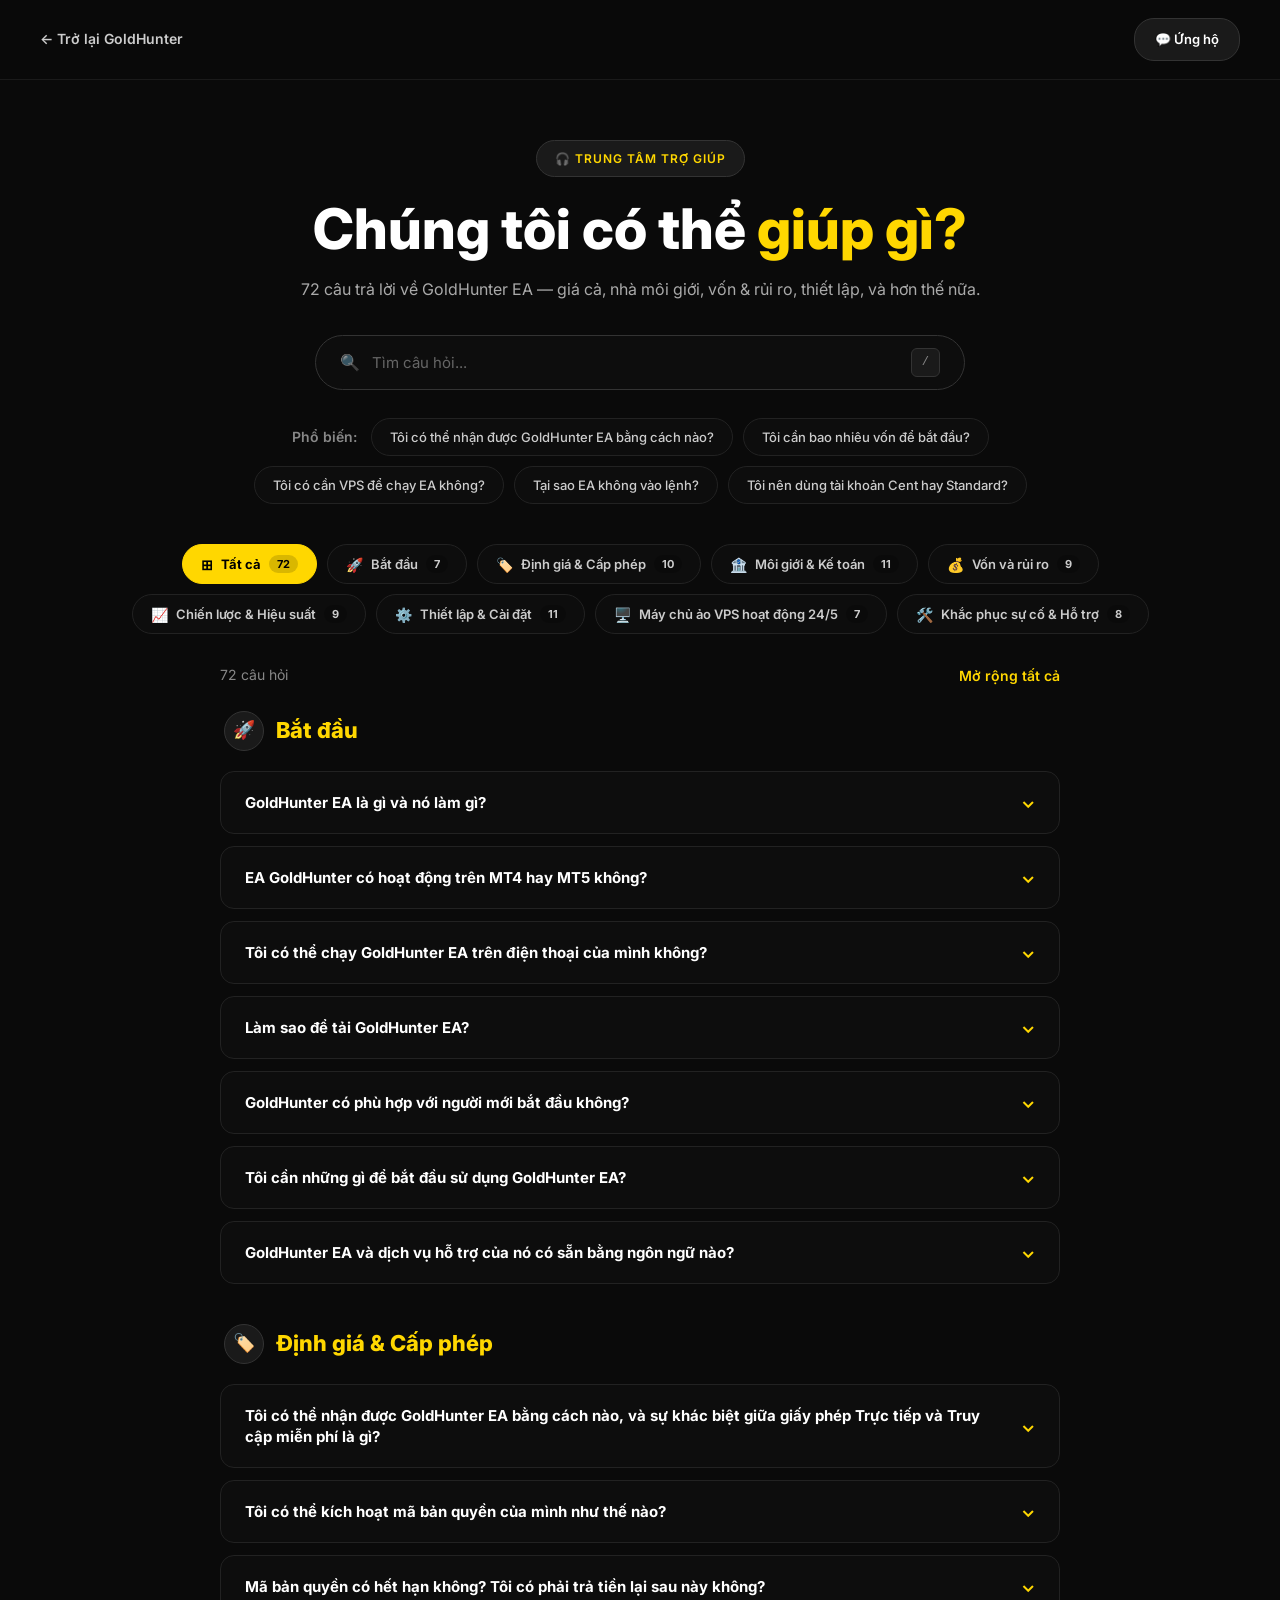
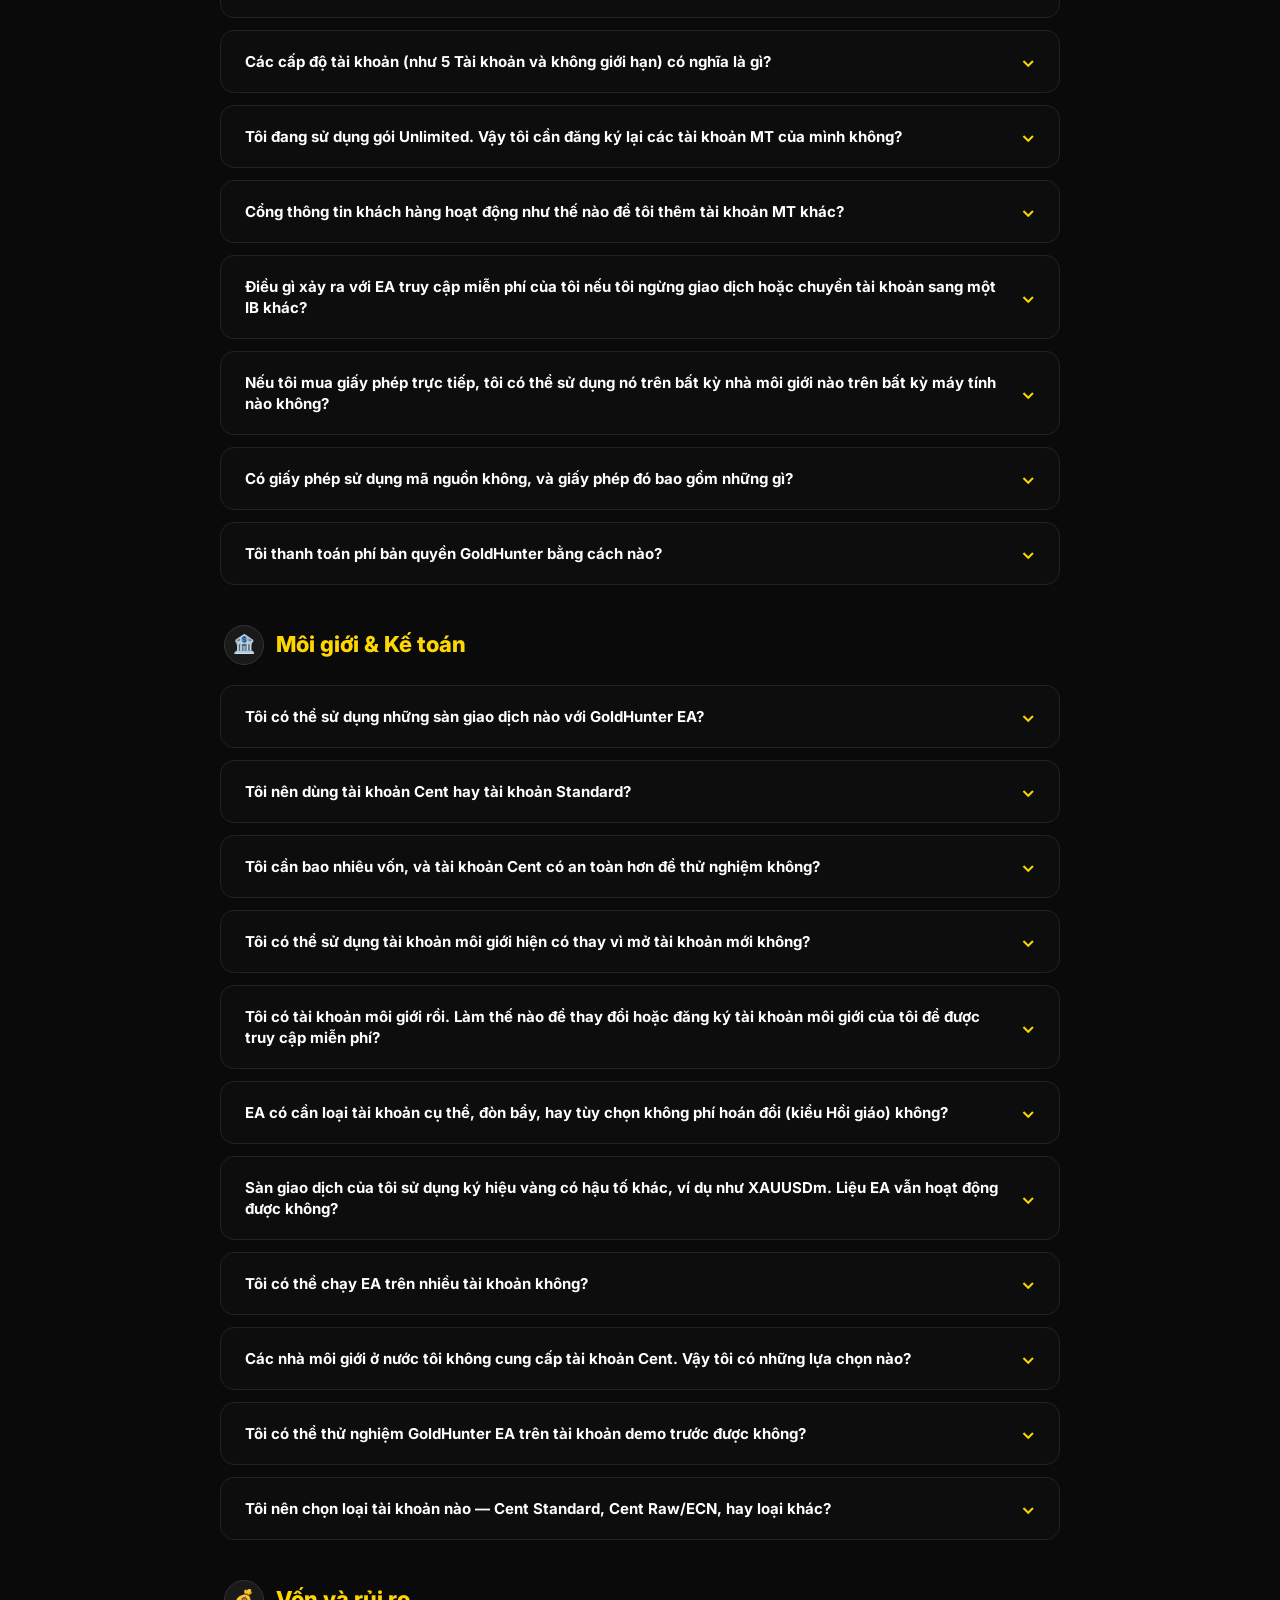
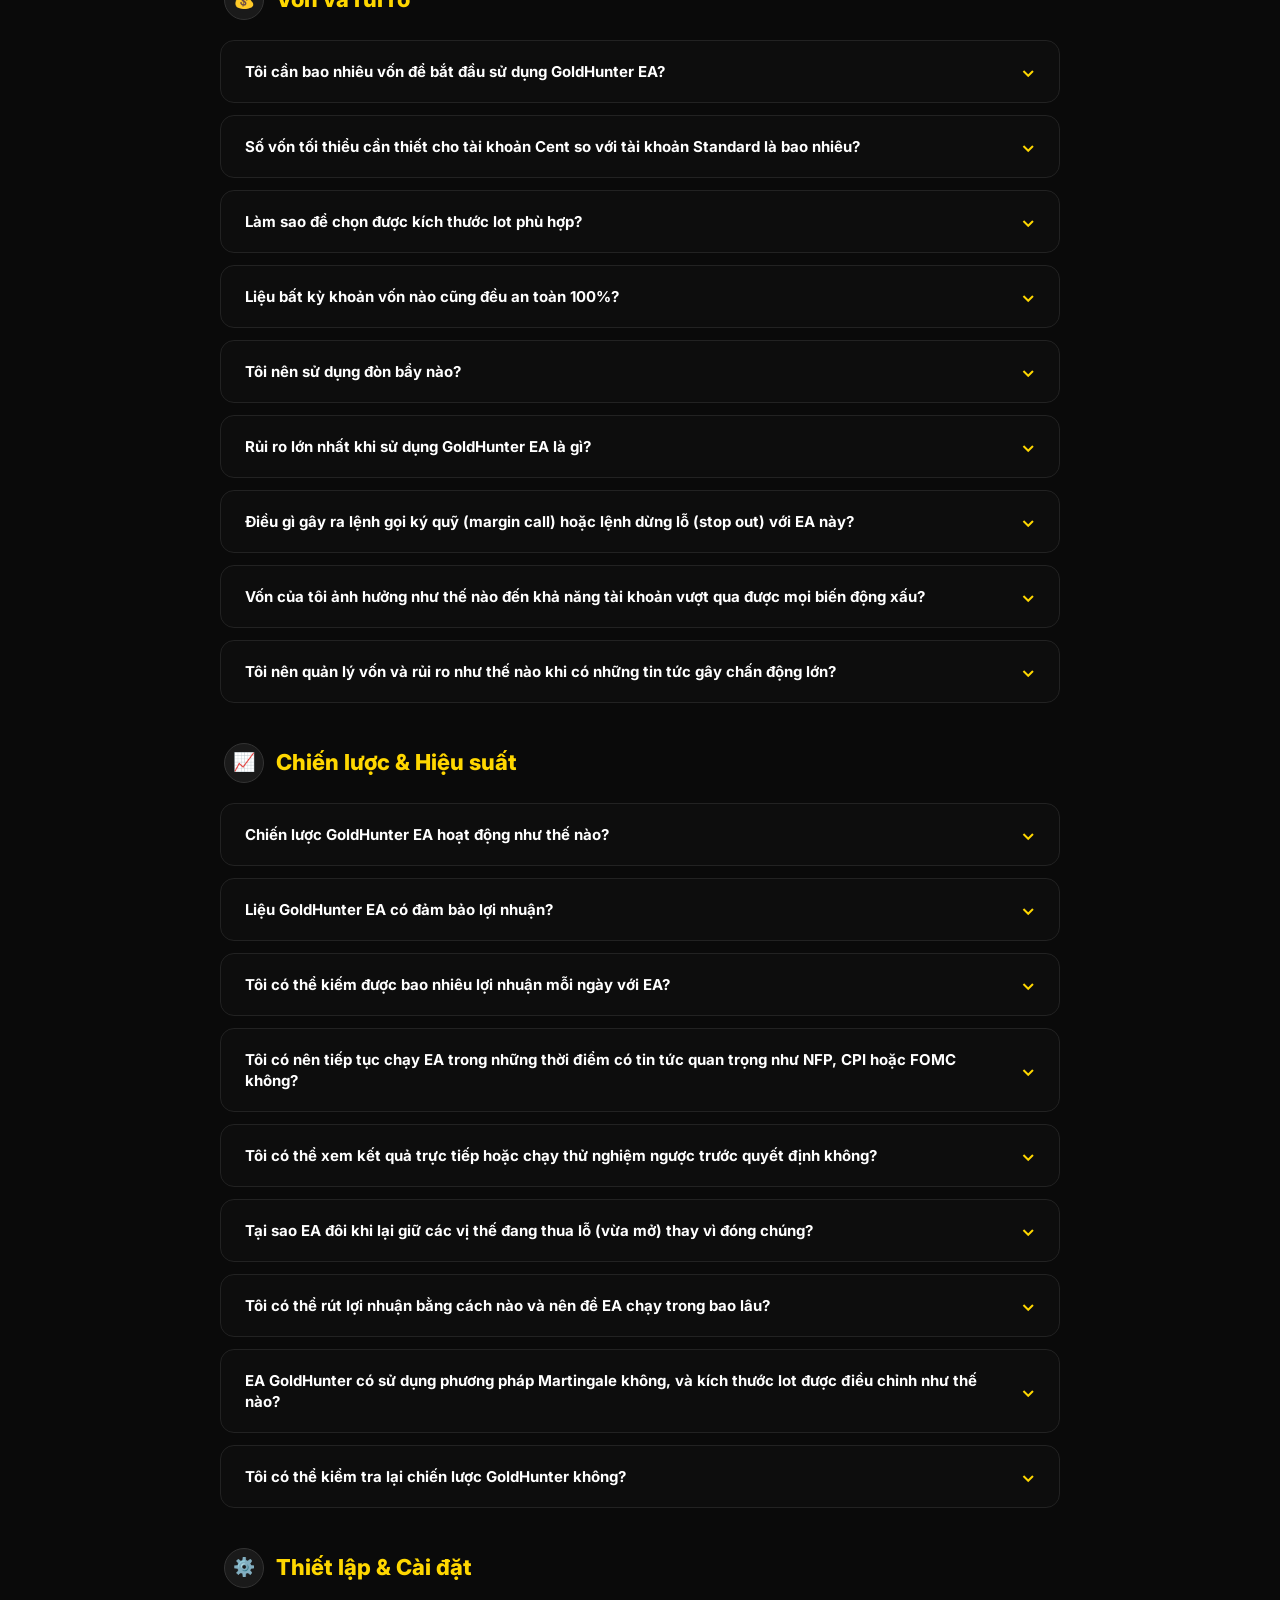
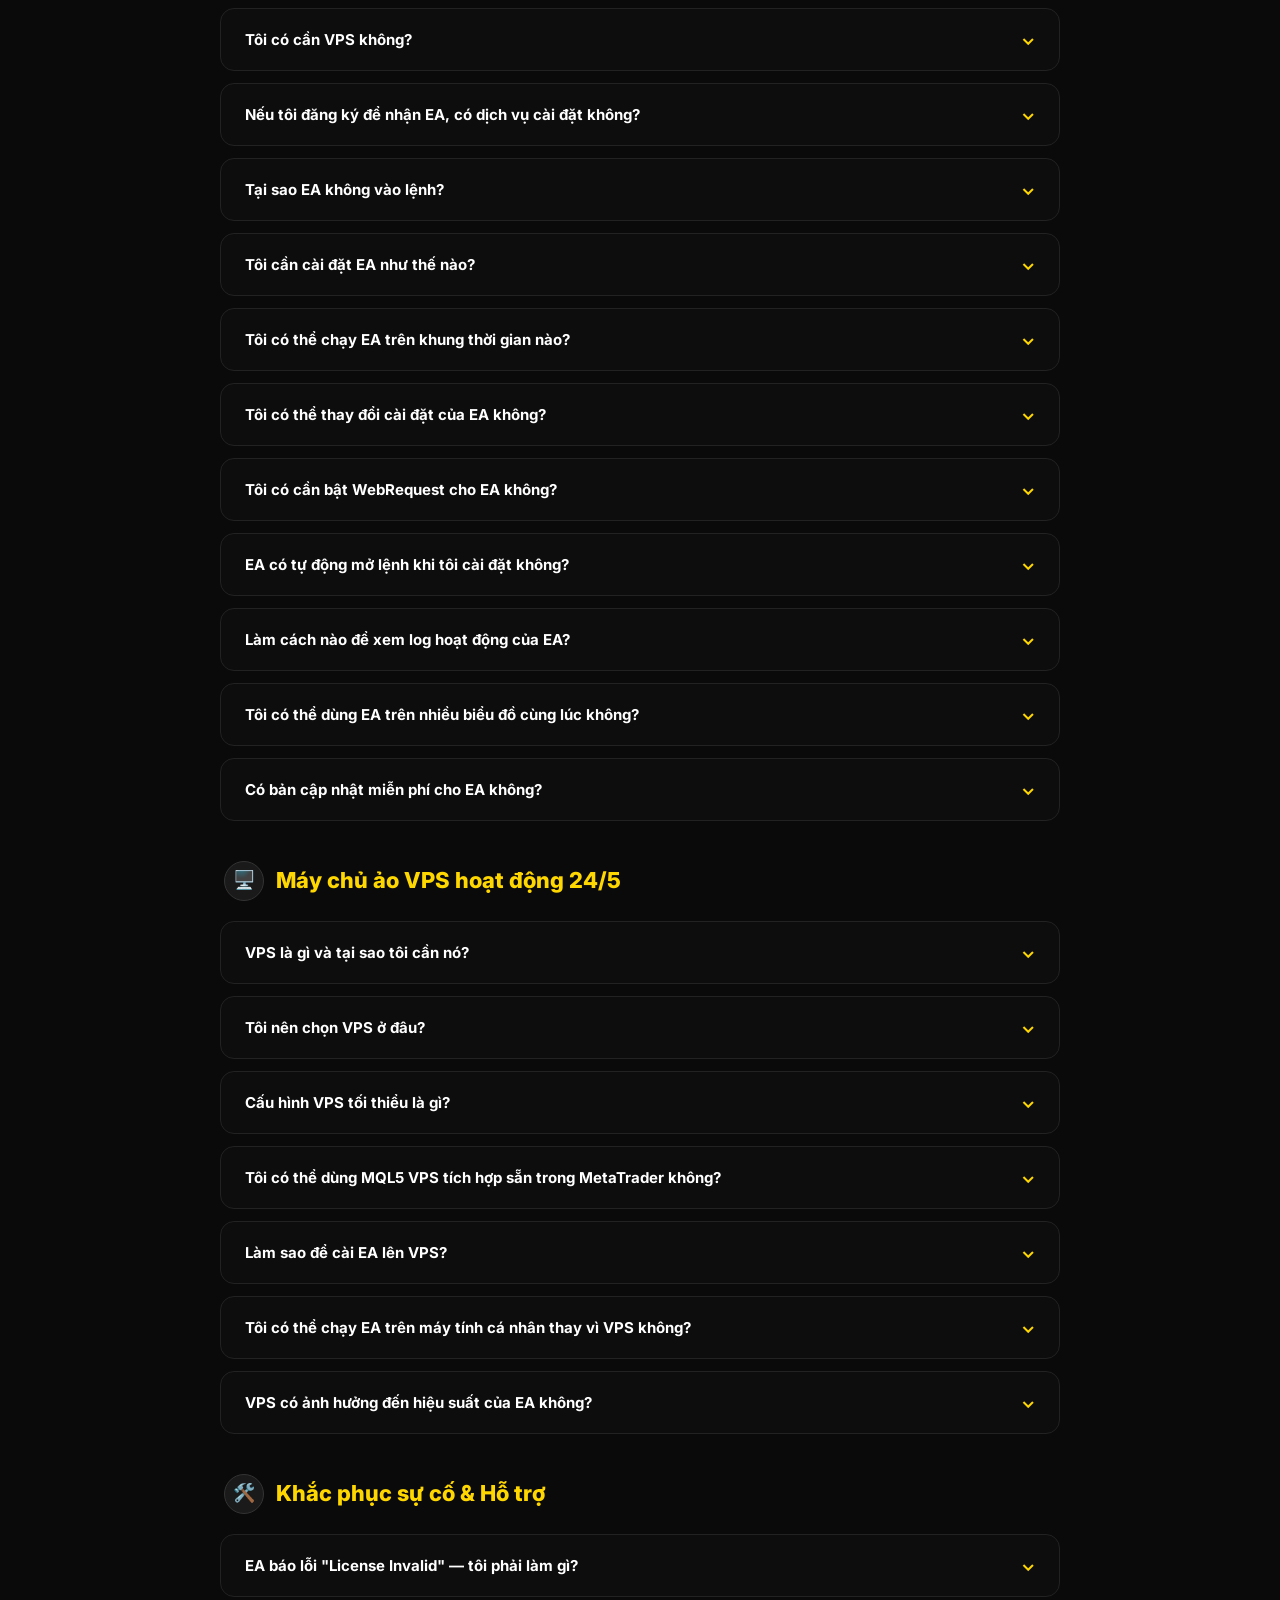
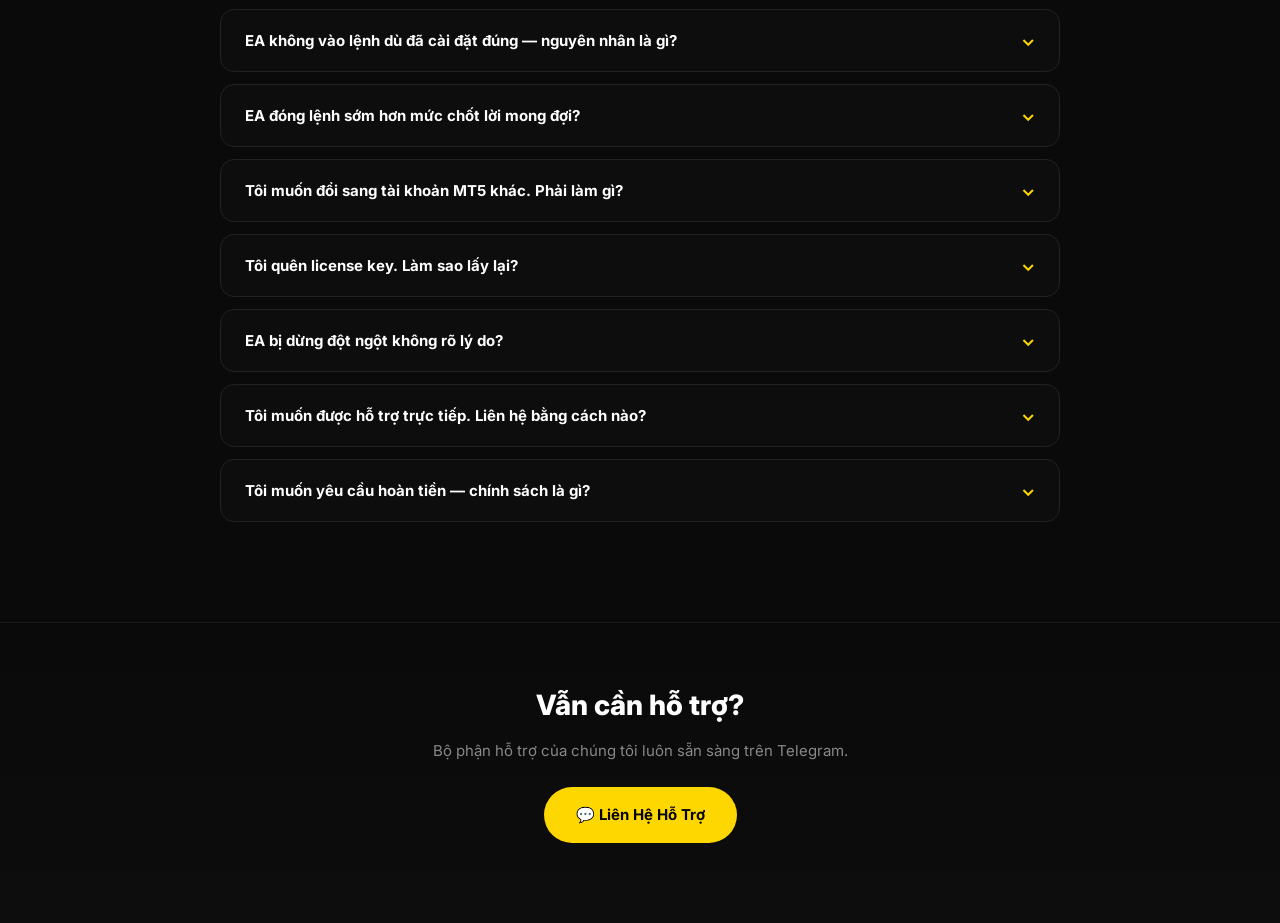
==== commit b34b251c: "Refactor comment headers in faq.html" ====
--- a/faq.html
+++ b/faq.html
@@ -9,13 +9,13 @@
 </head>
 <body class="faq-page">
 
-    <!-- HEADER ĐƠN GIẢN -->
+    <!-- HEADER -->
     <header class="faq-header">
         <a href="index.html" class="back-link">← Trở lại GoldHunter</a>
         <a href="https://t.me/+84378535155" target="_blank" class="support-btn">💬 Ứng hộ</a>
     </header>
 
-    <!-- HERO CỦA TRANG FAQ -->
+    <!-- HERO -->
     <section class="faq-hero">
         <div class="badge-support">🎧 TRUNG TÂM TRỢ GIÚP</div>
         <h1>Chúng tôi có thể <span class="highlight-gold">giúp gì?</span></h1>
@@ -81,7 +81,7 @@
     <!-- NỘI DUNG FAQ -->
     <section class="faq-container" id="faqContainer">
 
-        <!-- ===================== DANH MỤC: BẮT ĐẦU ===================== -->
+        <!-- ========== BẮT ĐẦU ========== -->
         <div class="faq-category" data-category="bat-dau">
             <div class="category-header">
                 <span class="cat-badge">🚀</span>
@@ -169,7 +169,7 @@
             </div>
         </div>
 
-        <!-- ===================== DANH MỤC: ĐỊNH GIÁ & CẤP PHÉP ===================== -->
+        <!-- ========== ĐỊNH GIÁ & CẤP PHÉP ========== -->
         <div class="faq-category" data-category="dinh-gia">
             <div class="category-header">
                 <span class="cat-badge">🏷️</span>
@@ -290,7 +290,7 @@
             </div>
         </div>
 
-        <!-- ===================== DANH MỤC: MÔI GIỚI & KẾ TOÁN ===================== -->
+        <!-- ========== MÔI GIỚI & KẾ TOÁN ========== -->
         <div class="faq-category" data-category="moi-gioi">
             <div class="category-header">
                 <span class="cat-badge">🏦</span>
@@ -422,7 +422,7 @@
             </div>
         </div>
 
-        <!-- ===================== DANH MỤC: VỐN & RỦI RO ===================== -->
+        <!-- ========== VỐN & RỦI RO ========== -->
         <div class="faq-category" data-category="von-rui-ro">
             <div class="category-header">
                 <span class="cat-badge">💰</span>
@@ -532,7 +532,7 @@
             </div>
         </div>
 
-        <!-- ===================== DANH MỤC: CHIẾN LƯỢC & HIỆU SUẤT ===================== -->
+        <!-- ========== CHIẾN LƯỢC & HIỆU SUẤT ========== -->
         <div class="faq-category" data-category="chien-luoc">
             <div class="category-header">
                 <span class="cat-badge">📈</span>
@@ -642,7 +642,7 @@
             </div>
         </div>
 
-        <!-- ===================== DANH MỤC: THIẾT LẬP & CÀI ĐẶT ===================== -->
+        <!-- ========== THIẾT LẬP & CÀI ĐẶT ========== -->
         <div class="faq-category" data-category="thiet-lap">
             <div class="category-header">
                 <span class="cat-badge">⚙️</span>
@@ -774,7 +774,7 @@
             </div>
         </div>
 
-        <!-- ===================== DANH MỤC: VPS 24/5 ===================== -->
+        <!-- ========== VPS 24/5 ========== -->
         <div class="faq-category" data-category="vps">
             <div class="category-header">
                 <span class="cat-badge">🖥️</span>
@@ -862,7 +862,7 @@
             </div>
         </div>
 
-        <!-- ===================== DANH MỤC: KHẮC PHỤC SỰ CỐ ===================== -->
+        <!-- ========== KHẮC PHỤC SỰ CỐ ========== -->
         <div class="faq-category" data-category="khac-phuc">
             <div class="category-header">
                 <span class="cat-badge">🛠️</span>
@@ -976,6 +976,20 @@
         <a href="https://t.me/+84378535155" target="_blank" class="btn-cta">💬 Liên Hệ Hỗ Trợ</a>
     </section>
 
+    <!-- Script tự động thêm data-search cho tất cả câu hỏi -->
+    <script>
+    (function() {
+        document.addEventListener('DOMContentLoaded', function() {
+            document.querySelectorAll('.faq-item-full').forEach(item => {
+                const questionText = item.querySelector('.faq-q-text')?.textContent.trim() || '';
+                const answerText = item.querySelector('.faq-answer-full p')?.textContent.trim() || '';
+                const category = item.getAttribute('data-category') || '';
+                item.setAttribute('data-search', (questionText + ' ' + answerText + ' ' + category).toLowerCase());
+            });
+        });
+    })();
+    </script>
+
     <script src="script.js"></script>
 </body>
 </html>
--- a/style.css
+++ b/style.css
@@ -582,7 +582,7 @@
 }
 
 /* =========================================
-   FAQ - CÂU HỎI THƯỜNG GẶP (MỚI)
+   FAQ (TRANG CHỦ - TÓM TẮT)
    ========================================= */
 .faq {
     padding: 80px 50px;
@@ -604,7 +604,6 @@
     margin-bottom: 40px;
 }
 
-/* Tabs */
 .faq-tabs {
     display: flex;
     justify-content: center;
@@ -638,22 +637,18 @@
     font-weight: 700;
 }
 
-/* Nội dung tab */
 .faq-content {
     display: none;
     animation: faqFadeIn 0.3s ease-out;
 }
 
-.faq-content.active {
-    display: block;
-}
+.faq-content.active { display: block; }
 
 @keyframes faqFadeIn {
     from { opacity: 0; transform: translateY(8px); }
     to { opacity: 1; transform: translateY(0); }
 }
 
-/* Danh sách FAQ - 2 cột */
 .faq-list {
     display: grid;
     grid-template-columns: 1fr 1fr;
@@ -662,7 +657,6 @@
     align-items: start;
 }
 
-/* Từng câu hỏi */
 .faq-item {
     background: #0d0d0d;
     border: 1px solid #222;
@@ -671,16 +665,13 @@
     transition: all 0.3s;
 }
 
-.faq-item:hover {
-    border-color: #333;
-}
+.faq-item:hover { border-color: #333; }
 
 .faq-item.open {
     border-color: #ffd700;
     box-shadow: 0 0 25px rgba(255, 215, 0, 0.08);
 }
 
-/* Câu hỏi */
 .faq-question {
     display: flex;
     justify-content: space-between;
@@ -707,11 +698,8 @@
     line-height: 1;
 }
 
-.faq-item.open .faq-icon {
-    transform: rotate(180deg);
-}
-
-/* Câu trả lời */
+.faq-item.open .faq-icon { transform: rotate(180deg); }
+
 .faq-answer {
     max-height: 0;
     overflow: hidden;
@@ -731,7 +719,6 @@
     margin: 0;
 }
 
-/* Nút Xem tất cả */
 .faq-see-all {
     text-align: center;
     margin-top: 40px;
@@ -1126,9 +1113,7 @@
 .modal-desc { color: #aaa; font-size: 14px; line-height: 1.6; margin-bottom: 24px; }
 .modal-label { color: #ffd700; font-size: 14px; font-weight: 600; margin-bottom: 16px; }
 
-/* =========================================
-   MODAL MUA
-   ========================================= */
+/* MODAL MUA */
 .buy-modal-box { max-width: 520px; padding: 32px 28px 28px; }
 .buy-modal-box h2 { font-size: 22px; font-weight: 800; margin-bottom: 6px; }
 .buy-subtitle { color: #888; font-size: 14px; margin-bottom: 24px; }
@@ -1225,9 +1210,7 @@
     box-shadow: 0 8px 20px rgba(255, 215, 0, 0.2);
 }
 
-/* =========================================
-   MODAL EMAIL
-   ========================================= */
+/* MODAL EMAIL */
 .email-block {
     background: #0a0a0a;
     border: 1px solid #222;
@@ -1296,6 +1279,428 @@
 .modal-box::-webkit-scrollbar-thumb { background: #333; border-radius: 3px; }
 
 /* =========================================
+   TRANG FAQ ĐẦY ĐỦ (faq.html)
+   ========================================= */
+body.faq-page {
+    background-color: #0a0a0a;
+}
+
+/* Header FAQ */
+.faq-header {
+    display: flex;
+    justify-content: space-between;
+    align-items: center;
+    padding: 18px 40px;
+    background: rgba(10, 10, 10, 0.95);
+    position: sticky;
+    top: 0;
+    z-index: 1000;
+    backdrop-filter: blur(10px);
+    border-bottom: 1px solid #1a1a1a;
+}
+
+.back-link {
+    color: #ccc;
+    text-decoration: none;
+    font-size: 14px;
+    font-weight: 600;
+    transition: color 0.3s;
+}
+
+.back-link:hover { color: #ffd700; }
+
+.support-btn {
+    background: #1a1a1a;
+    border: 1px solid #333;
+    color: #fff;
+    padding: 10px 20px;
+    border-radius: 20px;
+    font-size: 13px;
+    font-weight: 600;
+    text-decoration: none;
+    transition: all 0.3s;
+}
+
+.support-btn:hover { border-color: #ffd700; color: #ffd700; }
+
+/* Hero FAQ */
+.faq-hero {
+    text-align: center;
+    padding: 60px 30px 40px;
+    max-width: 1000px;
+    margin: 0 auto;
+}
+
+.badge-support {
+    display: inline-block;
+    background: #1a1a1a;
+    border: 1px solid #333;
+    color: #ffd700;
+    padding: 8px 18px;
+    border-radius: 20px;
+    font-size: 12px;
+    font-weight: 600;
+    letter-spacing: 1px;
+    margin-bottom: 20px;
+}
+
+.faq-hero h1 {
+    font-size: 56px;
+    font-weight: 800;
+    color: #fff;
+    line-height: 1.15;
+    margin-bottom: 16px;
+}
+
+.faq-hero-subtitle {
+    color: #aaa;
+    font-size: 16px;
+    margin-bottom: 32px;
+}
+
+/* Ô tìm kiếm */
+.search-box {
+    display: flex;
+    align-items: center;
+    background: #0d0d0d;
+    border: 1px solid #333;
+    border-radius: 30px;
+    padding: 12px 24px;
+    max-width: 650px;
+    margin: 0 auto 28px;
+    transition: all 0.3s;
+    position: relative;
+}
+
+.search-box:focus-within {
+    border-color: #ffd700;
+    box-shadow: 0 0 20px rgba(255, 215, 0, 0.1);
+}
+
+.search-icon {
+    font-size: 16px;
+    margin-right: 12px;
+    opacity: 0.6;
+}
+
+.search-box input {
+    flex: 1;
+    background: transparent;
+    border: none;
+    outline: none;
+    color: #fff;
+    font-size: 15px;
+    font-family: 'Inter', sans-serif;
+}
+
+.search-box input::placeholder { color: #666; }
+
+.search-kbd {
+    background: #1a1a1a;
+    border: 1px solid #333;
+    color: #888;
+    padding: 4px 10px;
+    border-radius: 6px;
+    font-size: 12px;
+    font-family: monospace;
+}
+
+/* Câu hỏi phổ biến */
+.popular-questions {
+    display: flex;
+    flex-wrap: wrap;
+    justify-content: center;
+    gap: 10px;
+    align-items: center;
+    max-width: 900px;
+    margin: 0 auto;
+}
+
+.popular-label {
+    color: #888;
+    font-size: 14px;
+    font-weight: 600;
+    margin-right: 4px;
+}
+
+.popular-tag {
+    background: #0d0d0d;
+    border: 1px solid #222;
+    color: #ccc;
+    padding: 10px 18px;
+    border-radius: 20px;
+    font-size: 13px;
+    font-weight: 500;
+    font-family: 'Inter', sans-serif;
+    cursor: pointer;
+    transition: all 0.3s;
+}
+
+.popular-tag:hover {
+    background: #ffd700;
+    color: #000;
+    border-color: #ffd700;
+}
+
+/* Tabs danh mục */
+.faq-tabs-wrapper {
+    max-width: 1200px;
+    margin: 0 auto;
+    padding: 0 30px;
+}
+
+.faq-tabs-grid {
+    display: flex;
+    flex-wrap: wrap;
+    justify-content: center;
+    gap: 10px;
+    margin-bottom: 30px;
+}
+
+.faq-cat-btn {
+    display: inline-flex;
+    align-items: center;
+    gap: 8px;
+    background: #0d0d0d;
+    border: 1px solid #222;
+    color: #ccc;
+    padding: 10px 18px;
+    border-radius: 30px;
+    font-size: 13px;
+    font-weight: 600;
+    font-family: 'Inter', sans-serif;
+    cursor: pointer;
+    transition: all 0.3s;
+}
+
+.faq-cat-btn:hover {
+    border-color: #ffd700;
+    color: #ffd700;
+}
+
+.faq-cat-btn.active {
+    background: #ffd700;
+    color: #000;
+    border-color: #ffd700;
+    font-weight: 700;
+}
+
+.cat-icon { font-size: 14px; }
+
+.cat-count {
+    background: rgba(0, 0, 0, 0.2);
+    padding: 2px 8px;
+    border-radius: 10px;
+    font-size: 11px;
+    font-weight: 700;
+}
+
+.faq-cat-btn.active .cat-count {
+    background: rgba(0, 0, 0, 0.15);
+    color: #000;
+}
+
+/* Thanh điều khiển */
+.faq-controls {
+    display: flex;
+    justify-content: space-between;
+    align-items: center;
+    max-width: 900px;
+    margin: 0 auto 24px;
+    padding: 0 30px;
+}
+
+.faq-count-display {
+    color: #888;
+    font-size: 14px;
+}
+
+.btn-expand-all {
+    background: transparent;
+    border: none;
+    color: #ffd700;
+    font-size: 14px;
+    font-weight: 600;
+    font-family: 'Inter', sans-serif;
+    cursor: pointer;
+    transition: all 0.3s;
+}
+
+.btn-expand-all:hover { text-decoration: underline; }
+
+/* Container FAQ */
+.faq-container {
+    max-width: 900px;
+    margin: 0 auto;
+    padding: 0 30px 60px;
+}
+
+/* Danh mục */
+.faq-category {
+    margin-bottom: 40px;
+}
+
+.faq-category.hidden { display: none; }
+
+.category-header {
+    display: flex;
+    align-items: center;
+    gap: 12px;
+    margin-bottom: 20px;
+    padding-left: 4px;
+}
+
+.cat-badge {
+    background: #1a1a1a;
+    border: 1px solid #333;
+    width: 40px;
+    height: 40px;
+    border-radius: 50%;
+    display: flex;
+    align-items: center;
+    justify-content: center;
+    font-size: 18px;
+}
+
+.category-header h2 {
+    font-size: 22px;
+    font-weight: 800;
+    color: #ffd700;
+}
+
+/* Câu hỏi */
+.faq-list-full {
+    display: flex;
+    flex-direction: column;
+    gap: 12px;
+}
+
+.faq-item-full {
+    background: #0d0d0d;
+    border: 1px solid #222;
+    border-radius: 14px;
+    overflow: hidden;
+    transition: all 0.3s;
+}
+
+.faq-item-full:hover { border-color: #333; }
+
+.faq-item-full.open {
+    border-color: #ffd700;
+    box-shadow: 0 0 25px rgba(255, 215, 0, 0.08);
+}
+
+.faq-item-full.hidden { display: none; }
+
+.faq-question-full {
+    display: flex;
+    justify-content: space-between;
+    align-items: center;
+    padding: 20px 24px;
+    cursor: pointer;
+    gap: 16px;
+    user-select: none;
+}
+
+.faq-question-full .faq-q-text {
+    font-size: 15px;
+    font-weight: 700;
+    color: #fff;
+    line-height: 1.4;
+}
+
+.faq-item-full.open .faq-icon { transform: rotate(180deg); }
+
+.faq-answer-full {
+    max-height: 0;
+    overflow: hidden;
+    transition: max-height 0.4s ease, padding 0.3s ease;
+    padding: 0 24px;
+}
+
+.faq-item-full.open .faq-answer-full {
+    max-height: 2000px;
+    padding: 0 24px 24px;
+}
+
+.faq-answer-full p {
+    color: #aaa;
+    font-size: 14px;
+    line-height: 1.75;
+    margin-bottom: 12px;
+}
+
+.faq-answer-full strong { color: #ffd700; }
+
+.copy-link-btn {
+    background: transparent;
+    border: none;
+    color: #666;
+    font-size: 12px;
+    font-family: 'Inter', sans-serif;
+    cursor: pointer;
+    padding: 4px 8px;
+    margin-top: 8px;
+    transition: color 0.3s;
+}
+
+.copy-link-btn:hover { color: #ffd700; }
+
+/* Không tìm thấy */
+.no-results {
+    text-align: center;
+    padding: 40px 20px;
+    color: #888;
+    font-size: 15px;
+}
+
+.no-results-hint {
+    margin-top: 12px;
+    font-size: 14px;
+}
+
+.no-results-hint a { color: #ffd700; text-decoration: underline; }
+
+/* CTA cuối */
+.faq-cta {
+    text-align: center;
+    padding: 60px 30px 80px;
+    background: linear-gradient(180deg, #0a0a0a 0%, #0d0d0d 100%);
+    border-top: 1px solid #1a1a1a;
+}
+
+.faq-cta h3 {
+    font-size: 28px;
+    font-weight: 800;
+    color: #fff;
+    margin-bottom: 12px;
+}
+
+.faq-cta p {
+    color: #888;
+    font-size: 15px;
+    margin-bottom: 24px;
+}
+
+.btn-cta {
+    display: inline-block;
+    background: #ffd700;
+    color: #000;
+    padding: 16px 32px;
+    border-radius: 30px;
+    font-weight: 700;
+    font-size: 15px;
+    text-decoration: none;
+    transition: all 0.3s;
+}
+
+.btn-cta:hover {
+    background: #e6c200;
+    transform: translateY(-2px);
+    box-shadow: 0 10px 25px rgba(255, 215, 0, 0.2);
+}
+
+/* =========================================
    RESPONSIVE
    ========================================= */
 @media (max-width: 1200px) {
@@ -1316,7 +1721,7 @@
     .feature-grid, .steps-grid, .pricing-grid, .download-grid { grid-template-columns: 1fr; }
     .tradingview-widget-container { height: 400px; }
 
-    /* FAQ Responsive */
+    /* FAQ trang chủ */
     .faq { padding: 50px 20px; }
     .faq h2 { font-size: 30px; }
     .faq-list { grid-template-columns: 1fr; }
@@ -1326,7 +1731,7 @@
     .faq-answer { padding: 0 20px; }
     .faq-item.open .faq-answer { padding: 0 20px 20px; }
 
-    /* Free Access Responsive */
+    /* Free Access */
     .free-hero { padding: 40px 20px 30px; }
     .free-hero h1 { font-size: 36px; }
     .step-block { flex-direction: column; padding: 24px 20px; }
@@ -1335,7 +1740,7 @@
     .quick-step span:not(.qs-num) { display: none; }
     .quick-step.active span:not(.qs-num) { display: inline; }
 
-    /* Modal Responsive */
+    /* Modal */
     .modal-box { padding: 24px 20px; }
     .modal-box h2 { font-size: 18px; }
     .buy-modal-box { padding: 24px 20px 20px; }
@@ -1352,4 +1757,47 @@
     .price { font-size: 36px; }
     .price .price-number, .price #unlimitedPrice, .price #unlimitedPriceBtn { font-size: 36px !important; }
     .free-price { font-size: 36px !important; }
-}
+
+    /* FAQ đầy đủ */
+    .faq-header { padding: 15px 20px; }
+    .faq-hero { padding: 40px 20px 30px; }
+    .faq-hero h1 { font-size: 34px; }
+    .faq-hero-subtitle { font-size: 14px; }
+    .faq-tabs-wrapper { padding: 0 20px; }
+    .faq-cat-btn { font-size: 12px; padding: 8px 14px; }
+    .faq-controls { padding: 0 20px; }
+    .faq-container { padding: 0 20px 40px; }
+    .faq-question-full { padding: 16px 18px; }
+    .faq-question-full .faq-q-text { font-size: 14px; }
+    .faq-answer-full { padding: 0 18px; }
+    .faq-item-full.open .faq-answer-full { padding: 0 18px 18px; }
+    .popular-tag { font-size: 12px; padding: 8px 14px; }
+    .category-header h2 { font-size: 18px; }
+    .search-box { padding: 10px 18px; }
+    .search-kbd { display: none; }
+   /* =========================================
+   HIGHLIGHT TỪ KHÓA TÌM KIẾM TRONG FAQ
+   ========================================= */
+.faq-item-full mark,
+.faq-item-full .highlight {
+    background: rgba(255, 215, 0, 0.3);
+    color: #ffd700;
+    padding: 0 2px;
+    border-radius: 3px;
+    font-weight: 700;
+}
+
+/* Khi không có kết quả tìm kiếm */
+.no-results mark {
+    color: #ffd700;
+    background: rgba(255, 215, 0, 0.15);
+    padding: 0 4px;
+    border-radius: 4px;
+}
+
+/* Tab có 0 kết quả - làm mờ */
+.faq-cat-btn .cat-count.zero {
+    background: rgba(220, 38, 38, 0.2);
+    color: #f87171;
+}
+}
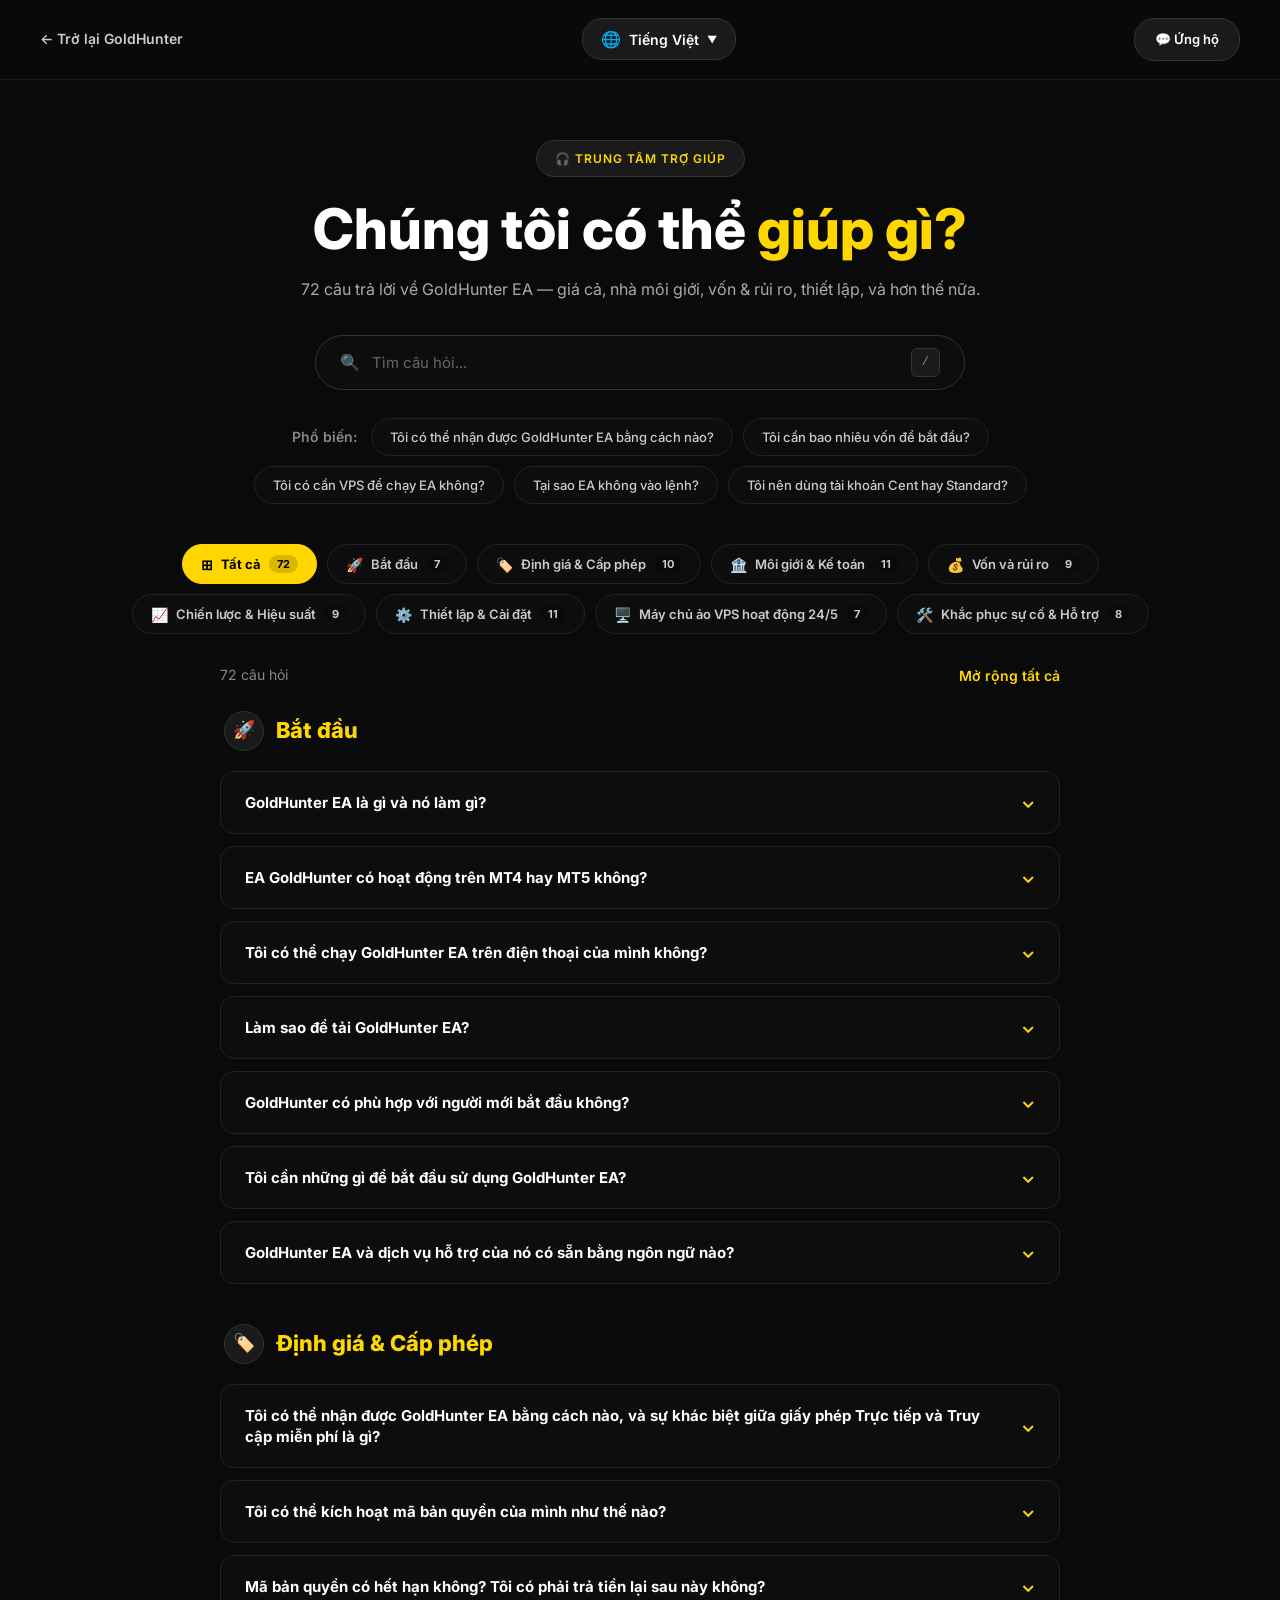
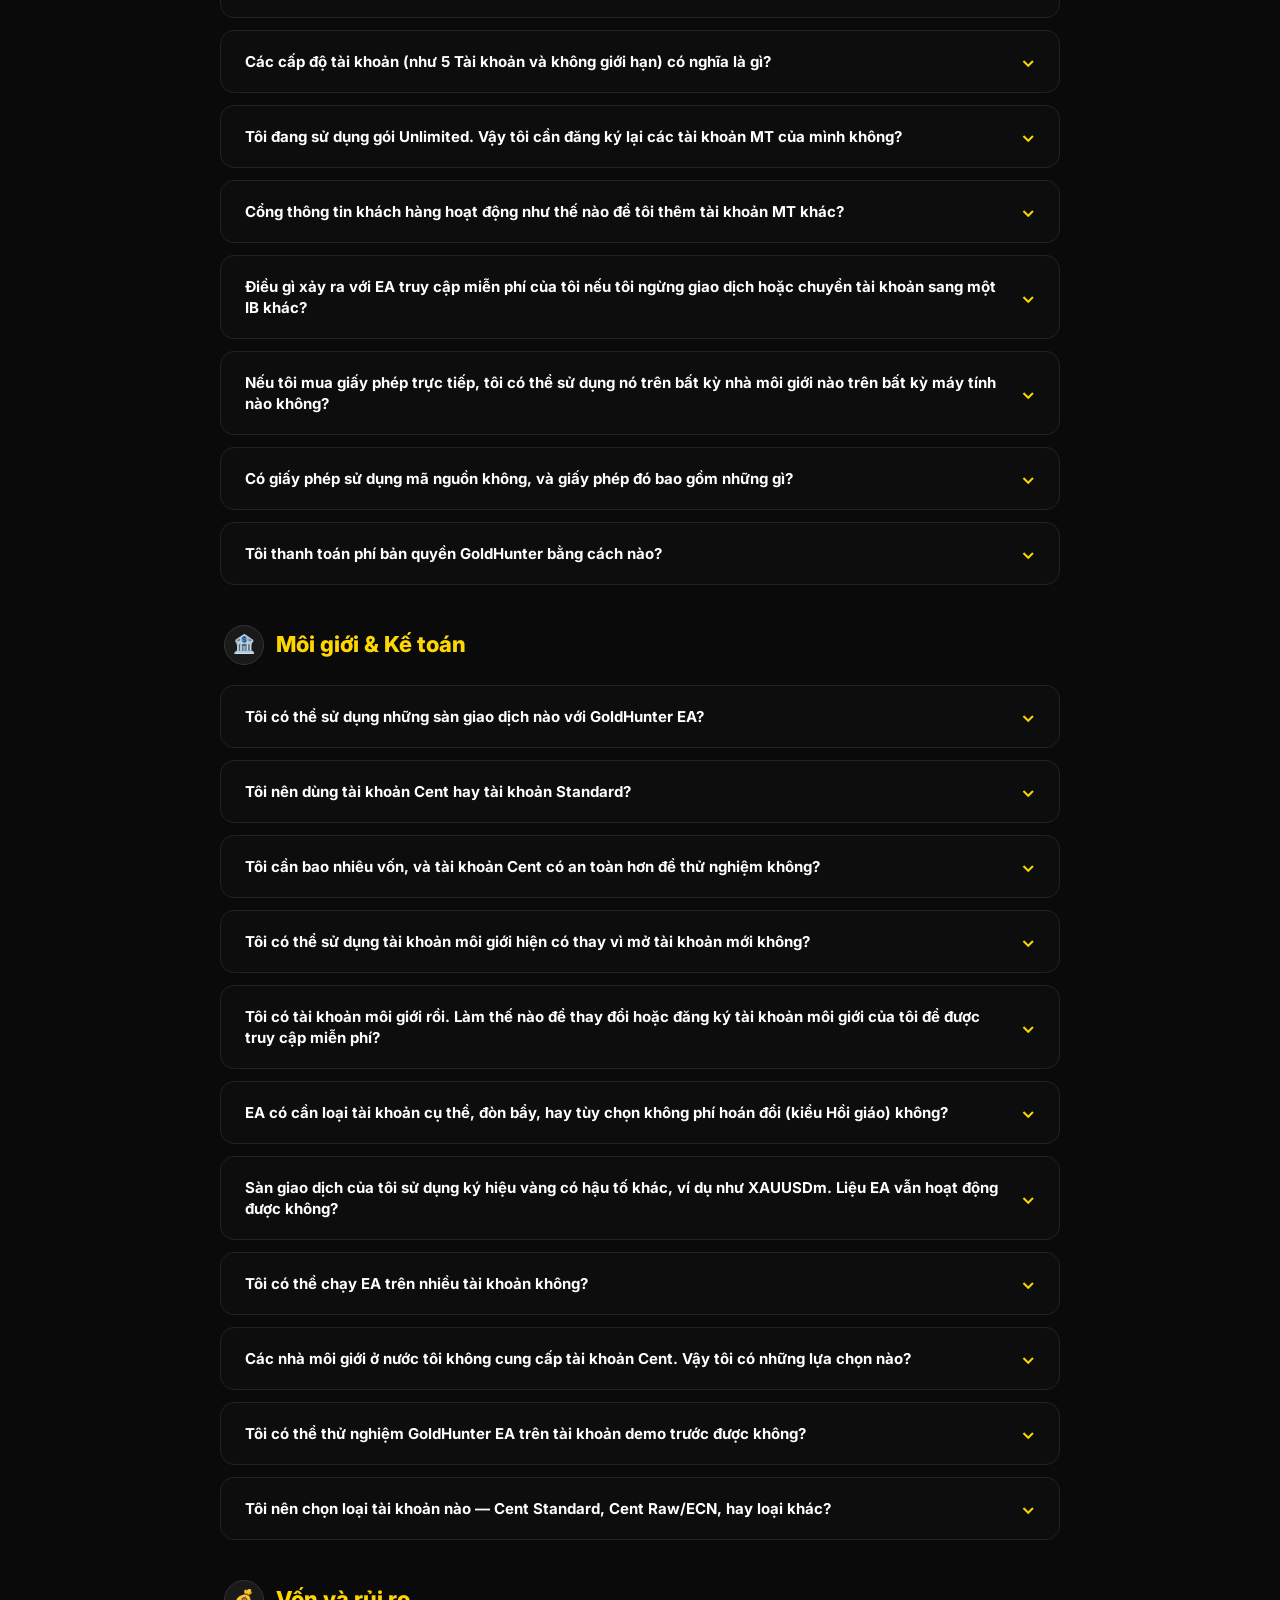
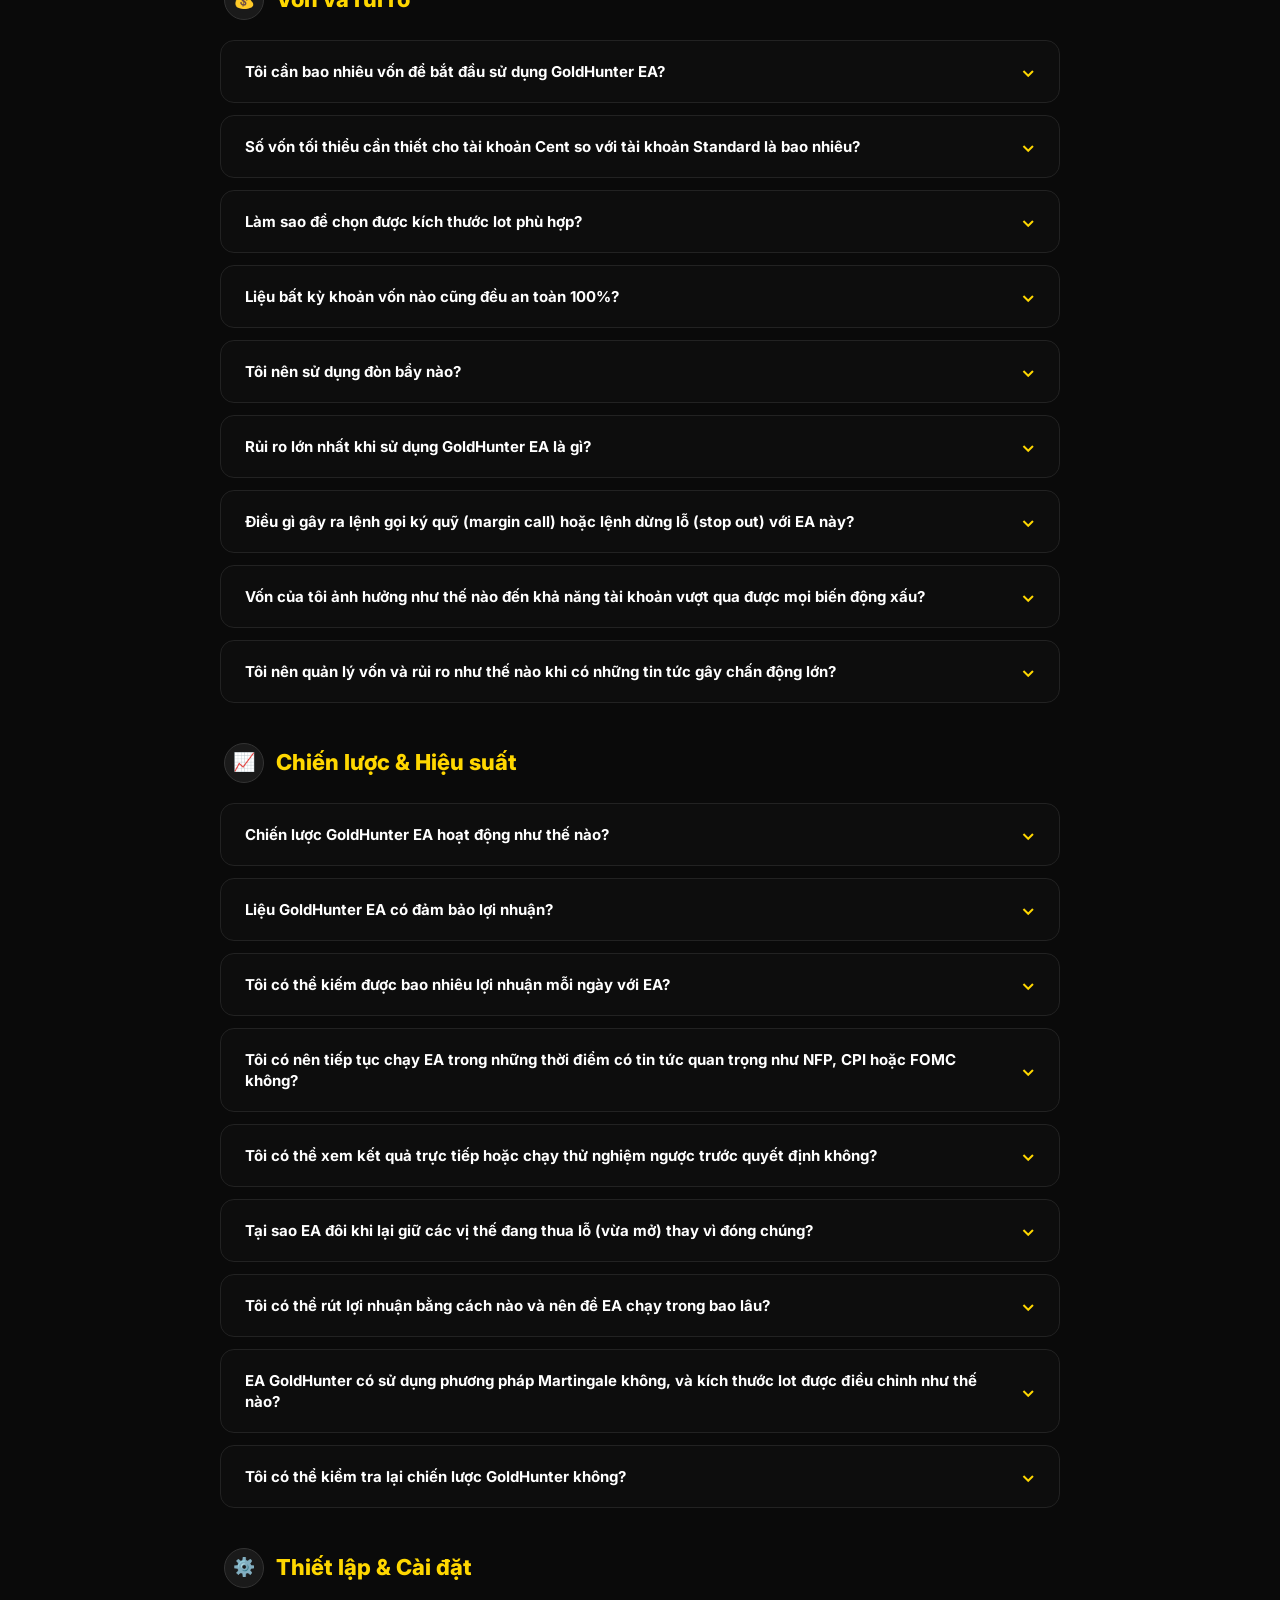
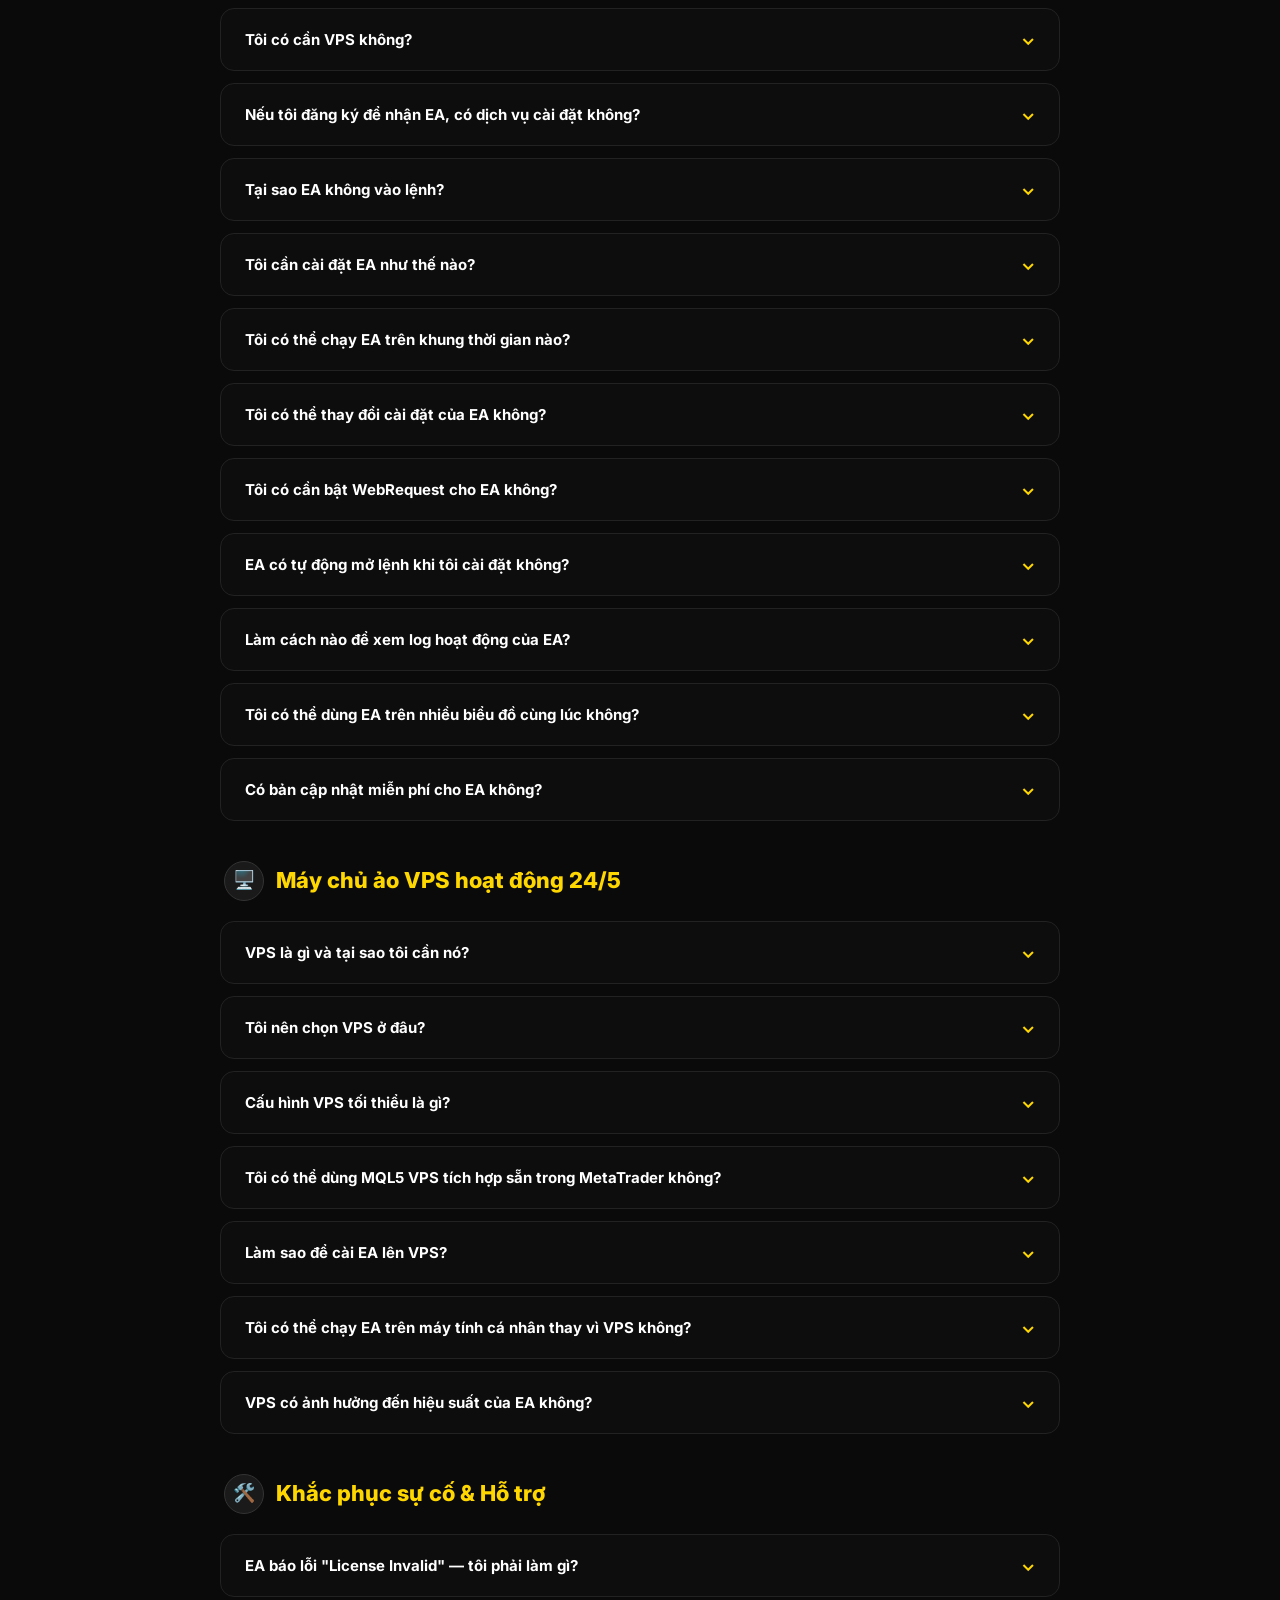
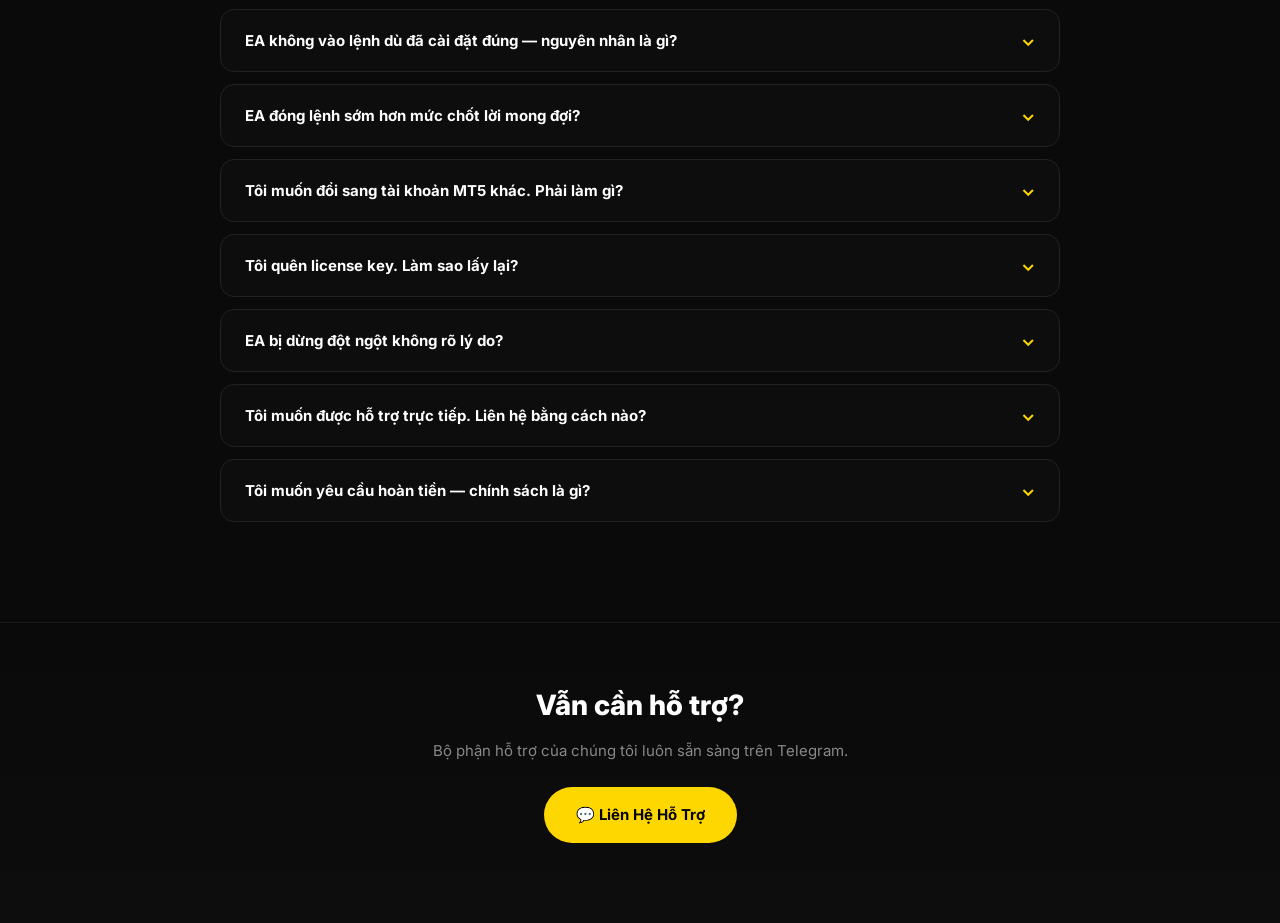
==== commit 31573f4c: "Add language selector and Google Translate integration" ====
--- a/faq.html
+++ b/faq.html
@@ -12,6 +12,38 @@
     <!-- HEADER -->
     <header class="faq-header">
         <a href="index.html" class="back-link">← Trở lại GoldHunter</a>
+
+        <!-- DROPDOWN NGÔN NGỮ -->
+        <div class="lang-selector" id="langSelector">
+            <button class="lang-btn" id="langBtn" type="button">
+                <span class="globe-icon">🌐</span>
+                <span id="currentLang">Tiếng Việt</span>
+                <span class="arrow">▼</span>
+            </button>
+            <div class="lang-dropdown" id="langDropdown">
+                <a href="#" data-lang="vi">Tiếng Việt <span class="check">✓</span></a>
+                <a href="#" data-lang="en">English</a>
+                <a href="#" data-lang="ms">Bahasa Melayu</a>
+                <a href="#" data-lang="id">Bahasa Indonesia</a>
+                <a href="#" data-lang="zh-CN">简体中文</a>
+                <a href="#" data-lang="zh-TW">繁體中文</a>
+                <a href="#" data-lang="th">ไทย</a>
+                <a href="#" data-lang="ko">한국어</a>
+                <a href="#" data-lang="ja">日本語</a>
+                <a href="#" data-lang="tl">Filipino</a>
+                <a href="#" data-lang="hi">हिन्दी</a>
+                <a href="#" data-lang="es">Español</a>
+                <a href="#" data-lang="pt">Português (Brasil)</a>
+                <a href="#" data-lang="ru">Русский</a>
+                <a href="#" data-lang="fr">Français</a>
+                <a href="#" data-lang="de">Deutsch</a>
+                <a href="#" data-lang="mn">Монгол</a>
+                <a href="#" data-lang="kk">Қазақша</a>
+                <a href="#" data-lang="uz">O'zbekcha</a>
+                <a href="#" data-lang="en-ZA">English (South Africa)</a>
+            </div>
+        </div>
+
         <a href="https://t.me/+84378535155" target="_blank" class="support-btn">💬 Ứng hộ</a>
     </header>
 
@@ -976,7 +1008,7 @@
         <a href="https://t.me/+84378535155" target="_blank" class="btn-cta">💬 Liên Hệ Hỗ Trợ</a>
     </section>
 
-    <!-- Script tự động thêm data-search cho tất cả câu hỏi -->
+    <!-- Script tự động thêm data-search -->
     <script>
     (function() {
         document.addEventListener('DOMContentLoaded', function() {
@@ -990,6 +1022,19 @@
     })();
     </script>
 
+    <!-- GOOGLE TRANSLATE CHẠY NGẦM -->
+    <div id="google_translate_element" style="position:fixed; bottom:0; right:0; width:0; height:0; opacity:0; pointer-events:none; z-index:-1;"></div>
+    <script type="text/javascript">
+    function googleTranslateElementInit() {
+      new google.translate.TranslateElement({
+        pageLanguage: 'vi',
+        includedLanguages: 'en,ms,id,zh-CN,zh-TW,vi,th,ko,ja,tl,hi,es,pt,ru,fr,de,mn,kk,uz,en-ZA',
+        autoDisplay: false
+      }, 'google_translate_element');
+    }
+    </script>
+    <script type="text/javascript" src="https://translate.google.com/translate_a/element.js?cb=googleTranslateElementInit"></script>
+
     <script src="script.js"></script>
 </body>
 </html>
